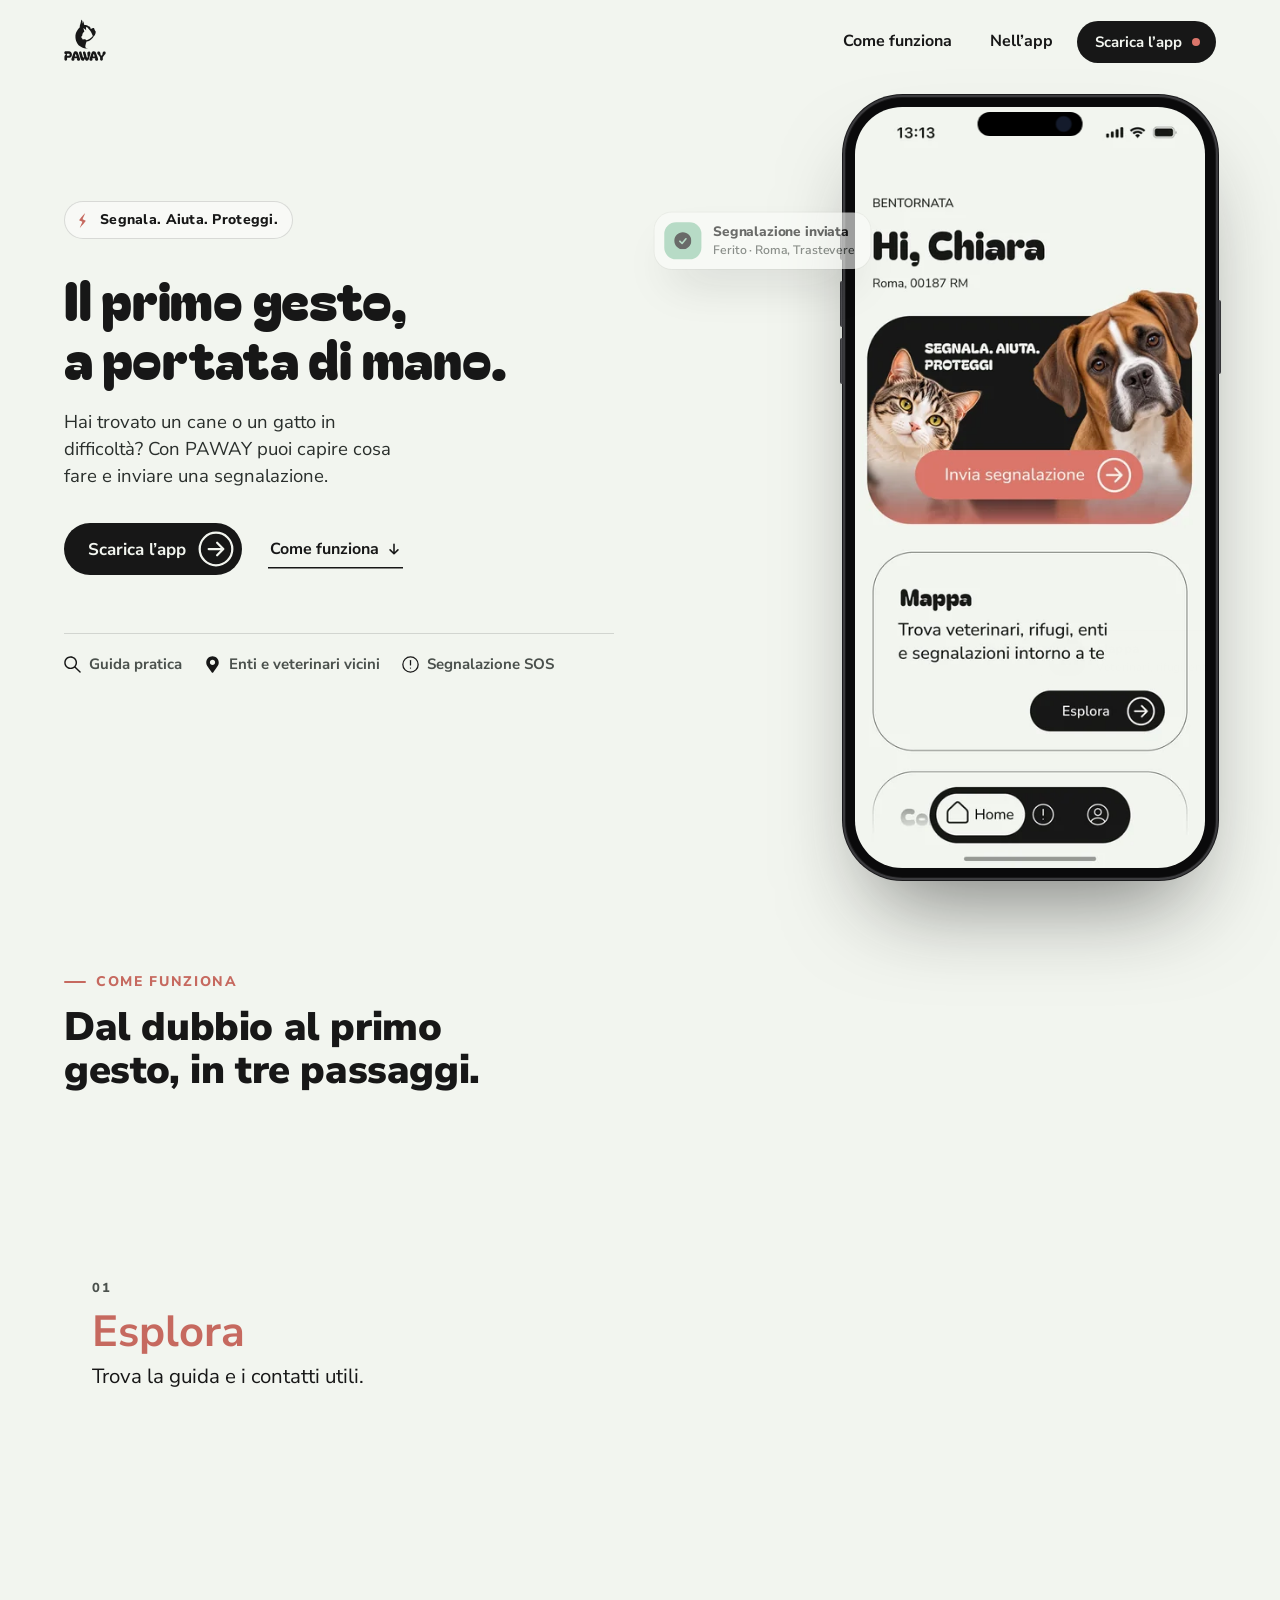
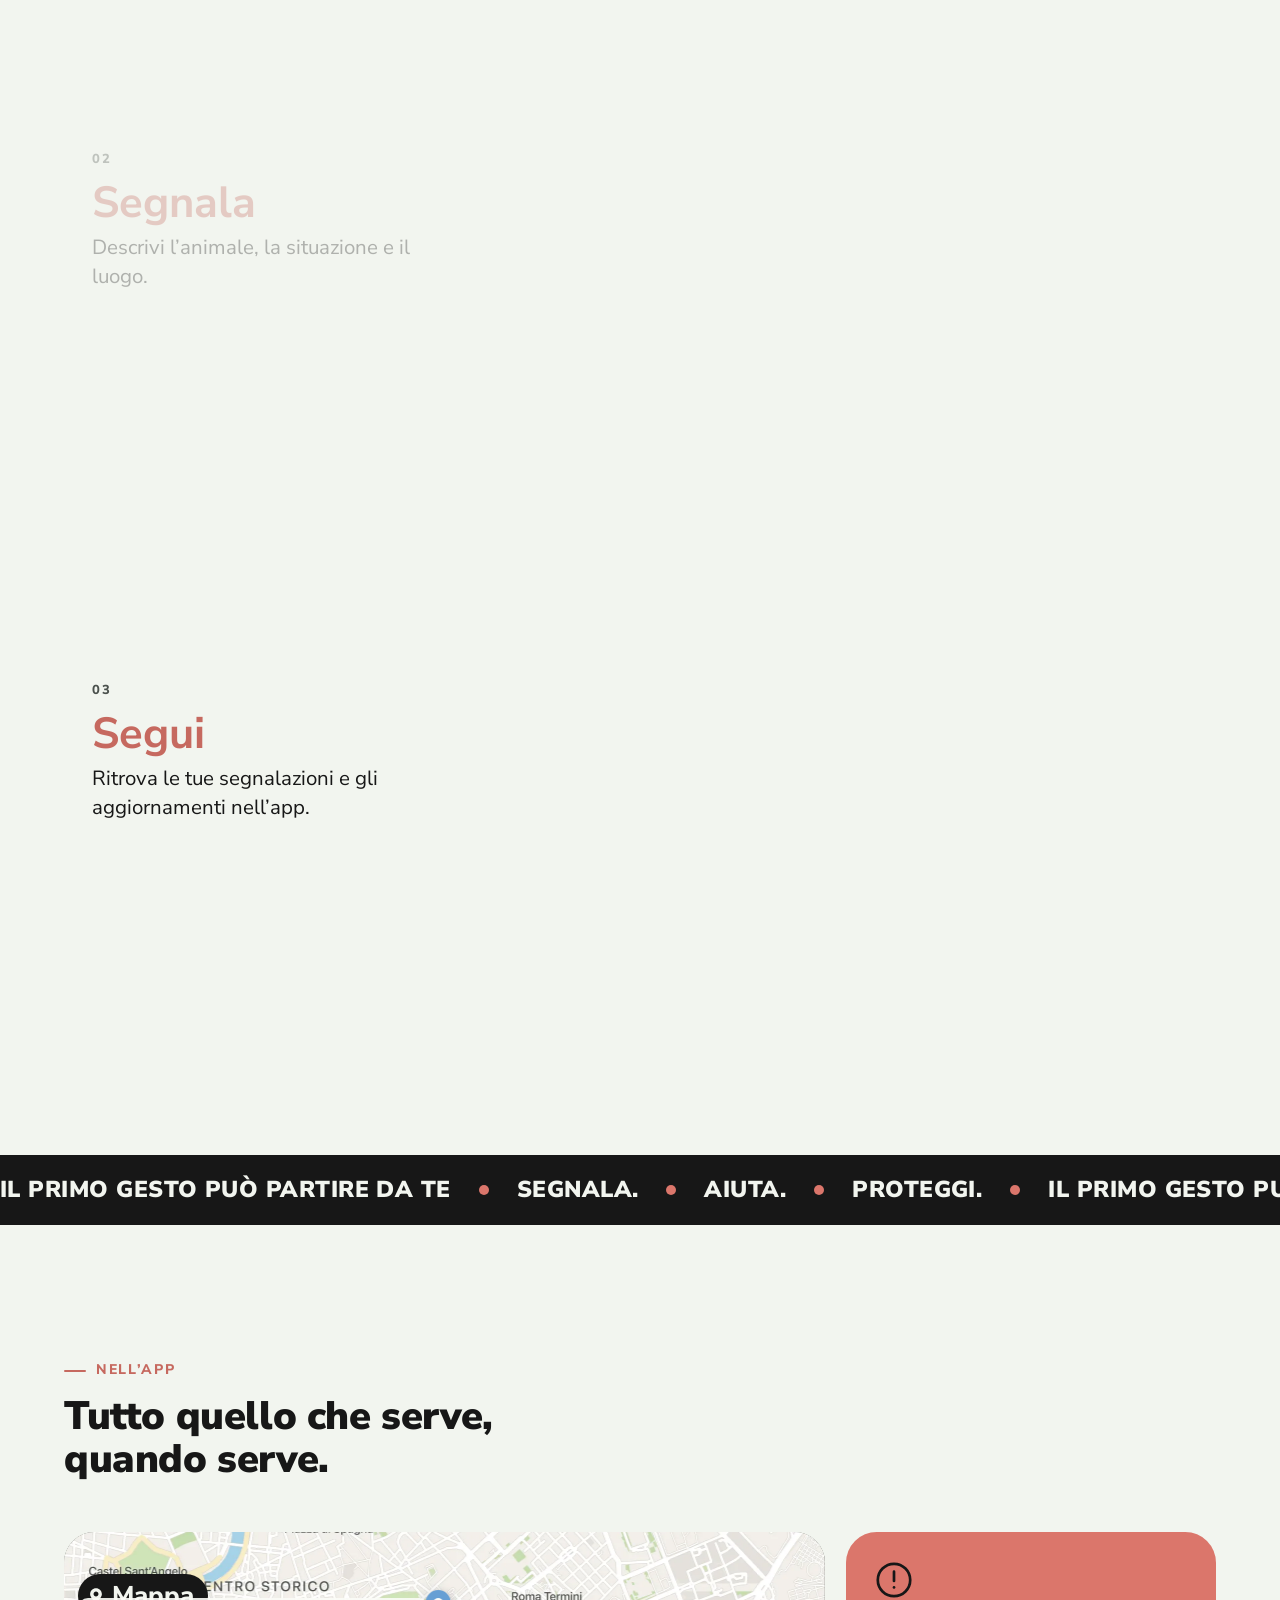
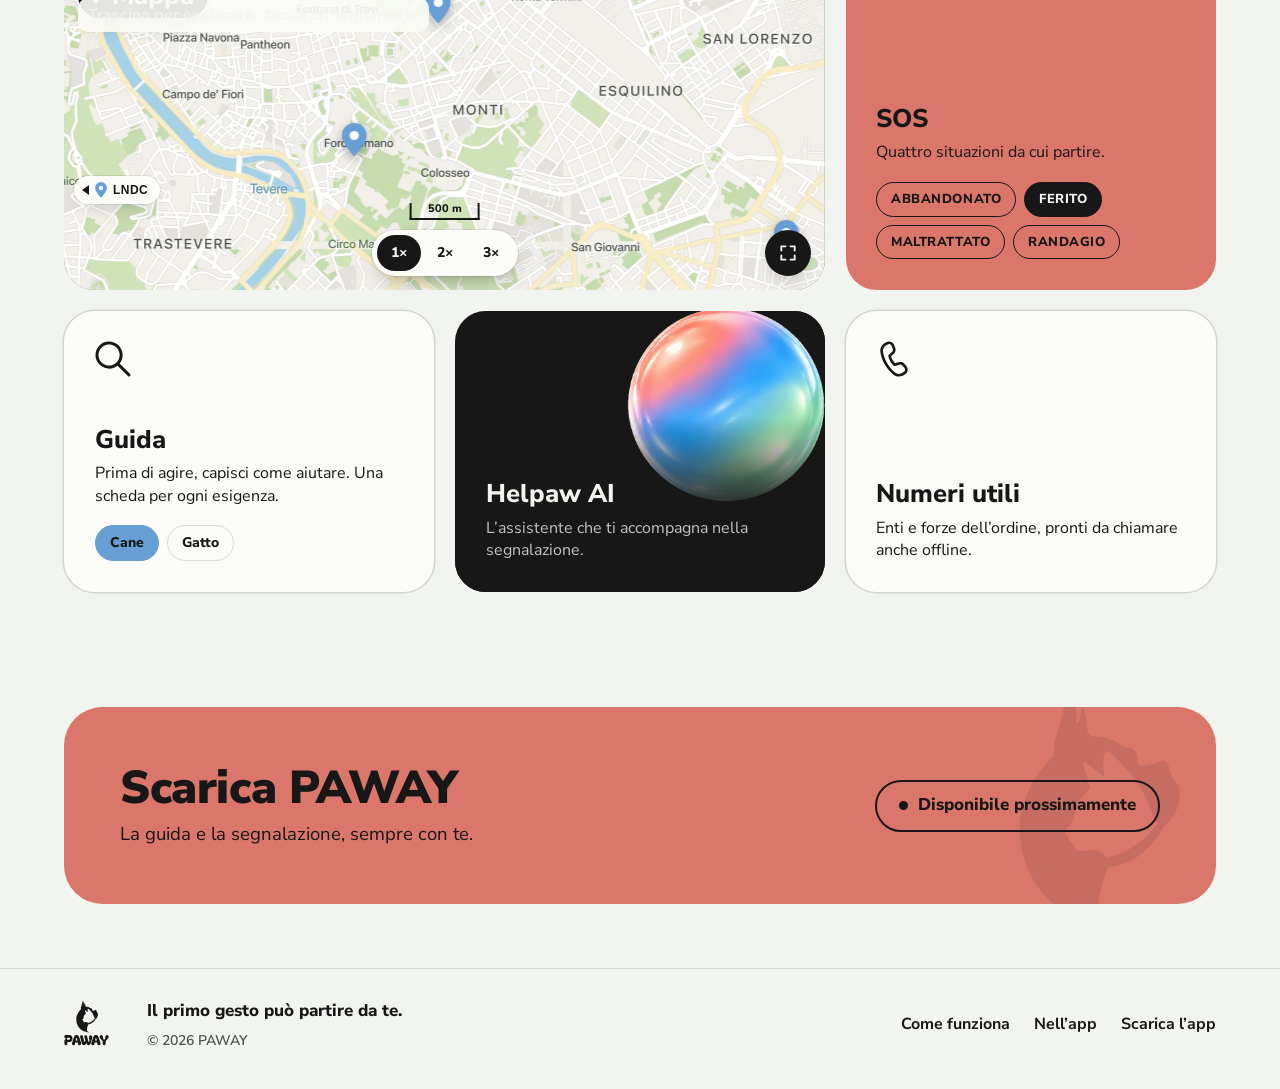
==== index.html @ 804734d9 "Mappa interattiva a tutta tile: trascina, zoom, schede e indicazioni come nel prototipo Figma Co-aut" ====
<!DOCTYPE html>
<html lang="it">
<head>
  <meta charset="UTF-8" />
  <meta name="viewport" content="width=device-width, initial-scale=1.0" />
  <title>PAWAY — Il primo gesto, a portata di mano.</title>
  <meta name="description" content="Hai trovato un cane o un gatto in difficoltà? Con PAWAY puoi capire cosa fare e inviare una segnalazione." />
  <meta name="theme-color" content="#F2F5EF" />
  <link rel="icon" href="assets/favicon.svg" type="image/svg+xml" />
  <link rel="preload" href="assets/fonts/bagel-fat-one-latin-400.woff2" as="font" type="font/woff2" crossorigin />
  <link rel="preload" href="assets/fonts/nunito-sans-latin.woff2" as="font" type="font/woff2" crossorigin />
  <link rel="stylesheet" href="css/style.css?v=7" />
  <script>
    /* Decide prima del primo disegno se la pagina userà la scena con il telefono fisso e l’ingresso animato */
    (function () {
      var ok = window.matchMedia && window.matchMedia("(prefers-reduced-motion: no-preference)").matches;
      if (!ok) return;
      document.documentElement.classList.add("has-motion");
      if (window.matchMedia("(min-width: 900px) and (min-height: 620px)").matches) document.documentElement.classList.add("is-stage");
    })();
  </script>
</head>
<body>
  <a class="skip" href="#contenuto">Vai al contenuto</a>

  <header class="site-head" data-head>
    <div class="site-head__in">
      <a class="brand" href="#top" aria-label="PAWAY, torna all’inizio">
        <img src="assets/paway-logo.svg" alt="PAWAY" width="159" height="198" />
      </a>
      <nav class="nav" aria-label="Sezioni">
        <a href="#come-funziona">Come funziona</a>
        <a href="#nell-app">Nell’app</a>
      </nav>
      <a class="btn btn--sm" href="#download">Scarica l’app <span class="btn__dot" aria-hidden="true"></span></a>
    </div>
  </header>

  <main id="contenuto">
    <div class="stage" data-stage>
      <section class="hero" id="top" aria-labelledby="hero-title">
        <p class="eyebrow" data-intro>
          <svg class="ico" aria-hidden="true"><use href="assets/icons.svg#i-bolt" /></svg>
          Segnala. Aiuta. Proteggi.
        </p>
        <h1 class="hero__title" id="hero-title" data-intro><span class="hero__line">Il primo gesto,</span> <span class="hero__line">a portata di&nbsp;mano.</span></h1>
        <p class="hero__text" data-intro>Hai trovato un cane o un gatto in difficoltà? Con PAWAY puoi capire cosa fare e inviare una segnalazione.</p>
        <div class="hero__actions" data-intro>
          <a class="btn" href="#download">
            Scarica l’app
            <svg class="btn__icon" viewBox="0 0 32 32" aria-hidden="true"><circle cx="16" cy="16" r="14.5" fill="none" stroke="currentColor" stroke-width="2" /><path d="M9.5 16h12M17 10.5l5.5 5.5-5.5 5.5" fill="none" stroke="currentColor" stroke-width="2" stroke-linecap="round" stroke-linejoin="round" /></svg>
          </a>
          <a class="link" href="#come-funziona">Come funziona
            <svg viewBox="0 0 16 16" aria-hidden="true"><path d="M8 2.5v11M3.5 9 8 13.5 12.5 9" fill="none" stroke="currentColor" stroke-width="1.8" stroke-linecap="round" stroke-linejoin="round" /></svg>
          </a>
        </div>
        <ul class="facts" data-intro>
          <li><svg class="ico" aria-hidden="true"><use href="assets/icons.svg#i-search" /></svg>Guida pratica</li>
          <li><svg class="ico" aria-hidden="true"><use href="assets/icons.svg#i-pin" /></svg>Enti e veterinari vicini</li>
          <li><svg class="ico" aria-hidden="true"><use href="assets/icons.svg#i-alert" /></svg>Segnalazione SOS</li>
        </ul>
      </section>

      <div class="device-col">
        <div class="chip chip--sent" data-chip aria-hidden="true">
          <span class="chip__ico chip__ico--ok"><svg><use href="assets/icons.svg#i-check" /></svg></span>
          <span><strong>Segnalazione inviata</strong><small>Ferito · Roma, Trastevere</small></span>
        </div>
        <div class="chip chip--map" data-chip aria-hidden="true">
          <span class="chip__ico"><svg><use href="assets/icons.svg#i-pin" /></svg></span>
          <span><strong>Mappa</strong><small>Veterinari, rifugi, enti</small></span>
        </div>

        <div class="device-sticky">
          <figure class="device" data-device>
            <span class="device__btn device__btn--action" aria-hidden="true"></span>
            <span class="device__btn device__btn--up" aria-hidden="true"></span>
            <span class="device__btn device__btn--down" aria-hidden="true"></span>
            <span class="device__btn device__btn--side" aria-hidden="true"></span>
            <img class="device__screen is-active" data-screen="0"
              src="assets/img/app-home.webp"
              srcset="assets/img/app-home-sm.webp 402w, assets/img/app-home.webp 804w"
              sizes="(min-width: 900px) 360px, 280px"
              width="804" height="1748" fetchpriority="high" decoding="async"
              alt="La home di PAWAY: il pulsante Invia segnalazione e la scheda Mappa con veterinari, rifugi ed enti vicini." />
            <img class="device__screen" data-screen="1"
              src="assets/img/app-guida.webp"
              srcset="assets/img/app-guida-sm.webp 402w, assets/img/app-guida.webp 804w"
              sizes="360px" width="804" height="1748" loading="lazy" decoding="async"
              alt="La guida di PAWAY: un manuale pratico, la ricerca e le schede per cane e gatto." />
            <img class="device__screen" data-screen="2"
              src="assets/img/app-segnala.webp"
              srcset="assets/img/app-segnala-sm.webp 402w, assets/img/app-segnala.webp 804w"
              sizes="360px" width="804" height="1748" loading="lazy" decoding="async"
              alt="La segnalazione SOS: scegli tra abbandonato, ferito, maltrattato e randagio." />
            <img class="device__screen" data-screen="3"
              src="assets/img/app-aggiornamenti.webp"
              srcset="assets/img/app-aggiornamenti-sm.webp 402w, assets/img/app-aggiornamenti.webp 804w"
              sizes="360px" width="804" height="1748" loading="lazy" decoding="async"
              alt="Gli aggiornamenti: età, salute e stato attuale degli animali segnalati." />
          </figure>
        </div>
      </div>

      <section class="how" id="come-funziona" aria-labelledby="how-title">
        <p class="kicker">Come funziona</p>
        <h2 class="how__title" id="how-title">Dal dubbio al primo gesto, in tre passaggi.</h2>
        <ol class="steps">
          <li class="step" data-step="1">
            <img class="step__thumb" src="assets/img/app-guida-sm.webp" width="402" height="874" loading="lazy" decoding="async" alt="" />
            <div class="step__body">
              <span class="step__num" aria-hidden="true">01</span>
              <h3 class="step__name">Esplora</h3>
              <p>Trova la guida e i contatti utili.</p>
            </div>
          </li>
          <li class="step" data-step="2">
            <img class="step__thumb" src="assets/img/app-segnala-sm.webp" width="402" height="874" loading="lazy" decoding="async" alt="" />
            <div class="step__body">
              <span class="step__num" aria-hidden="true">02</span>
              <h3 class="step__name">Segnala</h3>
              <p>Descrivi l’animale, la situazione e il luogo.</p>
            </div>
          </li>
          <li class="step" data-step="3">
            <img class="step__thumb" src="assets/img/app-aggiornamenti-sm.webp" width="402" height="874" loading="lazy" decoding="async" alt="" />
            <div class="step__body">
              <span class="step__num" aria-hidden="true">03</span>
              <h3 class="step__name">Segui</h3>
              <p>Ritrova le tue segnalazioni e gli aggiornamenti nell’app.</p>
            </div>
          </li>
        </ol>
      </section>
    </div>

    <div class="band" aria-hidden="true">
      <div class="band__track">
        <span>Il primo gesto può partire da te</span><i></i>
        <span>Segnala.</span><i></i><span>Aiuta.</span><i></i><span>Proteggi.</span><i></i>
        <span>Il primo gesto può partire da te</span><i></i>
        <span>Segnala.</span><i></i><span>Aiuta.</span><i></i><span>Proteggi.</span><i></i>
      </div>
    </div>

    <section class="features" id="nell-app" aria-labelledby="features-title">
      <div class="features__head">
        <p class="kicker">Nell’app</p>
        <h2 id="features-title">Tutto quello che serve, quando serve.</h2>
      </div>
      <div class="bento">
        <article class="tile tile--ink tile--wide tile--map" data-reveal>
          <div class="map" data-map aria-label="Mappa interattiva di Roma con i punti PAWAY. Trascina per esplorare, scegli un segnaposto per i dettagli.">
            <div class="map__world" data-map-world>
              <img class="map__img" src="assets/img/app-mappa.webp" width="1662" height="2300" loading="lazy" decoding="async" draggable="false"
                alt="La mappa di PAWAY: Roma dal centro storico a San Giovanni." />
              <svg class="map__route" data-map-route viewBox="0 0 830.8 1150" preserveAspectRatio="none" aria-hidden="true"><path d="" /></svg>
              <span class="map__you" data-map-you aria-hidden="true"></span>
              <button class="map__pin" type="button" data-map-pin="enpa" aria-label="ENPA Roma, Associazione · Cani e gatti"><svg viewBox="0 0 25 34" aria-hidden="true"><path d="M12.5 33.5C12.5 33.5 25 20.4 25 12.5A12.5 12.5 0 0 0 0 12.5C0 20.4 12.5 33.5 12.5 33.5Z"/><circle class="map__pin-dot" cx="12.5" cy="12.5" r="4.6"/></svg></button>
              <button class="map__pin" type="button" data-map-pin="vigili" aria-label="Vigili del Fuoco, Comando · Roma"><svg viewBox="0 0 25 34" aria-hidden="true"><path d="M12.5 33.5C12.5 33.5 25 20.4 25 12.5A12.5 12.5 0 0 0 0 12.5C0 20.4 12.5 33.5 12.5 33.5Z"/><circle class="map__pin-dot" cx="12.5" cy="12.5" r="4.6"/></svg></button>
              <button class="map__pin" type="button" data-map-pin="polizia" aria-label="Polizia Locale, Comando generale · Roma"><svg viewBox="0 0 25 34" aria-hidden="true"><path d="M12.5 33.5C12.5 33.5 25 20.4 25 12.5A12.5 12.5 0 0 0 0 12.5C0 20.4 12.5 33.5 12.5 33.5Z"/><circle class="map__pin-dot" cx="12.5" cy="12.5" r="4.6"/></svg></button>
            </div>

            <button class="map__edge" type="button" data-map-pin="lndc" aria-label="LNDC · Ostia, fuori dalla mappa, a sud-ovest">
              <svg viewBox="0 0 25 34" aria-hidden="true"><path d="M12.5 33.5C12.5 33.5 25 20.4 25 12.5A12.5 12.5 0 0 0 0 12.5C0 20.4 12.5 33.5 12.5 33.5Z"/><circle class="map__pin-dot" cx="12.5" cy="12.5" r="4.6"/></svg>
              <span>LNDC</span>
            </button>

            <h3 class="map__title"><svg class="ico" aria-hidden="true"><use href="assets/icons.svg#i-pin" /></svg>Mappa</h3>
            <p class="map__hint" data-map-hint>Trascina per esplorare · tocca un segnaposto</p>

            <div class="map__scale" data-map-scale aria-hidden="true"><span>500 m</span></div>
            <div class="map__zoom" role="group" aria-label="Zoom">
              <button type="button" data-map-zoom="1" aria-pressed="true">1×</button>
              <button type="button" data-map-zoom="2" aria-pressed="false">2×</button>
              <button type="button" data-map-zoom="3" aria-pressed="false">3×</button>
            </div>
            <button class="map__expand" type="button" data-map-expand aria-label="Apri la mappa a schermo intero" aria-pressed="false">
              <svg viewBox="0 0 24 24" aria-hidden="true"><path d="M4 9V4h5M20 9V4h-5M4 15v5h5M20 15v5h-5" fill="none" stroke="currentColor" stroke-width="2.2" stroke-linecap="round" stroke-linejoin="round"/></svg>
            </button>

            <div class="map__sheet" data-map-sheet hidden>
              <button class="map__sheet-close" type="button" data-map-close aria-label="Chiudi la scheda"></button>
              <div class="map__card" role="dialog" aria-modal="false" aria-labelledby="map-card-title">
                <h4 class="map__card-title" id="map-card-title" data-card="name"></h4>
                <p class="map__card-kind" data-card="kind"></p>
                <p class="map__card-addr" data-card="address"></p>
                <div class="map__card-foot">
                  <p class="map__card-zone"><span data-card="zone"></span><small>Zona di Roma</small></p>
                  <button class="map__card-btn" type="button" data-map-directions>Indicazioni
                    <svg viewBox="0 0 32 32" aria-hidden="true"><circle cx="16" cy="16" r="14.5" fill="none" stroke="currentColor" stroke-width="2"/><path d="M9.5 16h12M17 10.5l5.5 5.5-5.5 5.5" fill="none" stroke="currentColor" stroke-width="2" stroke-linecap="round" stroke-linejoin="round"/></svg>
                  </button>
                </div>
                <div class="map__dir" data-map-dir hidden>
                  <p class="map__dir-row"><i class="map__dir-dot map__dir-dot--you"></i>Tua posizione<strong data-card="time"></strong></p>
                  <p class="map__dir-row"><i class="map__dir-dot"></i><span data-card="short"></span><small data-card="distance"></small></p>
                  <p class="map__dir-note">Punti sulla mappa · traffico non incluso</p>
                  <a class="map__dir-go" data-map-navigate href="#" target="_blank" rel="noopener">Naviga</a>
                </div>
              </div>
            </div>
          </div>
        </article>
        <article class="tile tile--coral" data-reveal>
          <svg class="tile__ico" aria-hidden="true"><use href="assets/icons.svg#i-alert" /></svg>
          <h3>SOS</h3>
          <p>Quattro situazioni da cui partire.</p>
          <ul class="pills">
            <li>Abbandonato</li><li class="is-on">Ferito</li><li>Maltrattato</li><li>Randagio</li>
          </ul>
        </article>
        <article class="tile" data-reveal>
          <svg class="tile__ico" aria-hidden="true"><use href="assets/icons.svg#i-search" /></svg>
          <h3>Guida</h3>
          <p>Prima di agire, capisci come aiutare. Una scheda per ogni esigenza.</p>
          <div class="toggle" aria-hidden="true"><span class="is-on">Cane</span><span>Gatto</span></div>
        </article>
        <article class="tile tile--ink tile--orb" data-reveal>
          <video class="tile__orb" data-orb muted loop playsinline preload="metadata" poster="assets/img/helpaw-orb.webp" width="720" height="640" aria-hidden="true" tabindex="-1">
            <source src="assets/img/helpaw-orb.mp4" type="video/mp4" />
          </video>
          <h3>Helpaw AI</h3>
          <p>L’assistente che ti accompagna nella segnalazione.</p>
        </article>
        <article class="tile" data-reveal>
          <svg class="tile__ico" aria-hidden="true"><use href="assets/icons.svg#i-phone" /></svg>
          <h3>Numeri utili</h3>
          <p>Enti e forze dell’ordine, pronti da chiamare anche offline.</p>
        </article>
      </div>
    </section>

    <section class="download" id="download" aria-labelledby="download-title" tabindex="-1">
      <div class="download__card" data-reveal>
        <svg class="download__mark" viewBox="41 13 80 113" aria-hidden="true" focusable="false"><use href="assets/paway-logo.svg#mark" /></svg>
        <div class="download__copy">
          <h2 class="download__title" id="download-title">Scarica PAWAY</h2>
          <p class="download__text">La guida e la segnalazione, sempre con te.</p>
        </div>
        <div class="stores" data-stores>
          <p class="stores__soon">Disponibile prossimamente</p>
        </div>
      </div>
    </section>
  </main>

  <footer class="footer">
    <div class="footer__in">
      <a class="brand brand--foot" href="#top" aria-label="PAWAY, torna all’inizio">
        <img src="assets/paway-logo.svg" alt="PAWAY" width="159" height="198" />
      </a>
      <p class="footer__tag">Il primo gesto può partire da te.</p>
      <nav class="footer__nav" aria-label="Sezioni, piè di pagina">
        <a href="#come-funziona">Come funziona</a>
        <a href="#nell-app">Nell’app</a>
        <a href="#download">Scarica l’app</a>
      </nav>
      <p class="footer__copy">© <span data-year>2026</span> PAWAY</p>
    </div>
  </footer>

  <script src="vendor/gsap.min.js"></script>
  <script src="vendor/ScrollTrigger.min.js"></script>
  <script src="vendor/lenis.min.js"></script>
  <script src="js/config.js?v=7"></script>
  <script src="js/main.js?v=7"></script>
</body>
</html>
---- css/style.css ----
/* PAWAY — fondo #F2F5EF · inchiostro #171717 · corallo #DB766B · blu #679FD4 · verde #94CCAD
   Bagel Fat One solo per il titolo d’apertura, Nunito Sans per tutto il resto */

@font-face {
  font-family: "Bagel Fat One";
  src: url("../assets/fonts/bagel-fat-one-latin-400.woff2") format("woff2");
  font-weight: 400;
  font-style: normal;
  font-display: swap;
}
@font-face {
  font-family: "Nunito Sans";
  src: url("../assets/fonts/nunito-sans-latin.woff2") format("woff2");
  font-weight: 300 900;
  font-style: normal;
  font-display: swap;
}

:root {
  --bg: #f2f5ef;
  --ink: #171717;
  --coral: #db766b;
  --coral-text: #c6695f;   /* 3.4:1 sul fondo, per il testo grande */
  --coral-deep: #c6695f;
  --blue: #679fd4;
  --green: #94ccad;
  --muted: #4b514d;
  --line: rgba(23, 23, 23, 0.14);
  --card: #fbfcf8;
  --display: "Bagel Fat One", "Nunito Sans", system-ui, sans-serif;
  --text: "Nunito Sans", system-ui, -apple-system, "Segoe UI", sans-serif;
  --max: 1240px;
  --gutter: clamp(20px, 5vw, 88px);
  --head-h: clamp(68px, 7vw, 84px);
  --radius-pill: 100px;
  --ease: cubic-bezier(0.22, 1, 0.36, 1);

  /* telefono: la schermata è 402 × 874; cornice, raggio e Dynamic Island in proporzione a un iPhone 16 */
  --bezel: calc(var(--dev-w) * 0.03);
  --dev-w: min(360px, calc((100svh - var(--head-h) - 56px) / 2.174));
  --dev-h: calc(var(--dev-w) * 2.174 + var(--bezel) * 2);
  --dev-top: 12px;
}

*, *::before, *::after { box-sizing: border-box; }
@media (prefers-reduced-motion: no-preference) {
  html { scroll-behavior: smooth; }
}
/* Con Lenis attivo lo scorrimento morbido lo fa lui */
html.lenis, html.lenis body { height: auto; }
html.lenis { scroll-behavior: auto; }
.lenis.lenis-smooth { scroll-behavior: auto !important; }
.lenis.lenis-stopped { overflow: clip; }
html { scroll-padding-top: calc(var(--head-h) + 8px); }
body {
  margin: 0;
  background: var(--bg);
  color: var(--ink);
  font-family: var(--text);
  font-size: 18px;
  font-weight: 400;
  line-height: 1.45;
  -webkit-font-smoothing: antialiased;
}
main { overflow-x: clip; }
img { display: block; max-width: 100%; height: auto; }
h1, h2, h3, p, figure, ul, ol { margin: 0; }
ul, ol { padding: 0; list-style: none; }
a { color: inherit; }
:focus-visible { outline: 3px solid var(--ink); outline-offset: 4px; border-radius: 6px; }
::selection { background: var(--coral); color: var(--ink); }
.ico { width: 1em; height: 1em; flex: none; }

.skip {
  position: absolute; left: var(--gutter); top: -60px; z-index: 50;
  padding: 10px 16px;
  border-radius: var(--radius-pill);
  background: var(--ink); color: var(--bg);
  font-weight: 800; text-decoration: none;
}
.skip:focus { top: 12px; }

.site-head__in,
.stage,
.features,
.download,
.footer__in {
  width: 100%;
  max-width: calc(var(--max) + var(--gutter) * 2);
  margin-inline: auto;
  padding-inline: var(--gutter);
}

/* ── Intestazione: fissa, diventa vetro quando si scorre ── */
.site-head {
  position: sticky;
  top: 0;
  z-index: 20;
  height: var(--head-h);
  transition: background-color 0.3s ease, box-shadow 0.3s ease, backdrop-filter 0.3s ease;
}
.site-head.is-scrolled {
  background: rgba(242, 245, 239, 0.78);
  backdrop-filter: blur(14px) saturate(140%);
  -webkit-backdrop-filter: blur(14px) saturate(140%);
  box-shadow: 0 1px 0 var(--line);
}
.site-head__in {
  display: flex;
  align-items: center;
  justify-content: space-between;
  gap: 24px;
  height: 100%;
}
.brand { display: block; border-radius: 8px; }
.brand img { width: auto; height: clamp(42px, 4.2vw, 52px); }
.nav { display: flex; gap: clamp(20px, 3vw, 40px); margin-left: auto; }
.nav a,
.footer__nav a {
  font-weight: 700;
  font-size: 16px;
  text-decoration: none;
  padding: 8px 0;
  background: linear-gradient(var(--coral), var(--coral)) left bottom / 0 2px no-repeat;
  transition: background-size 0.35s var(--ease);
}
.nav a:hover, .nav a:focus-visible,
.footer__nav a:hover, .footer__nav a:focus-visible { background-size: 100% 2px; }

.kicker {
  display: inline-flex;
  align-items: center;
  gap: 10px;
  font-size: 14px;
  font-weight: 800;
  letter-spacing: 0.12em;
  text-transform: uppercase;
  color: var(--coral-text);
}
.kicker::before { content: ""; width: 22px; height: 2px; background: currentColor; border-radius: 2px; }

/* ── Pulsante: la pill scura dell’app con la freccia in cerchio ── */
.btn {
  position: relative;
  display: inline-flex;
  align-items: center;
  gap: 12px;
  min-height: 52px;
  padding: 7px 8px 7px 24px;
  border-radius: var(--radius-pill);
  background: var(--ink);
  color: var(--bg);
  font-weight: 700;
  font-size: 17px;
  line-height: 1;
  text-decoration: none;
  overflow: hidden;
  isolation: isolate;
  transition: transform 0.35s var(--ease), box-shadow 0.35s var(--ease);
}
.btn::before {
  content: "";
  position: absolute; inset: 0; z-index: -1;
  background: var(--coral-deep);
  transform: translateY(101%);
  transition: transform 0.45s var(--ease);
}
.btn:hover::before, .btn:focus-visible::before { transform: translateY(0); }
.btn:hover { transform: translateY(-1px); box-shadow: 0 14px 30px -14px rgba(23, 23, 23, 0.5); }
.btn__icon { width: 36px; height: 36px; flex: none; transition: transform 0.4s var(--ease); }
.btn:hover .btn__icon { transform: translateX(3px) rotate(-45deg); }
.btn--sm { min-height: 42px; padding: 6px 16px 6px 18px; font-size: 15px; gap: 10px; }
.btn__dot { width: 8px; height: 8px; border-radius: 50%; background: var(--coral); transition: background-color 0.3s; }
.btn:hover .btn__dot { background: var(--bg); }

.link {
  display: inline-flex;
  align-items: center;
  gap: 8px;
  font-weight: 700;
  font-size: 16px;
  text-decoration: none;
  padding: 8px 2px;
  background: linear-gradient(var(--ink), var(--ink)) left bottom / 100% 1.5px no-repeat;
}
.link svg { width: 14px; height: 14px; transition: transform 0.35s var(--ease); }
.link:hover svg { transform: translateY(3px); }

/* ── Scena: apertura e «Come funziona» condividono il telefono ── */
.stage {
  display: grid;
  grid-template-columns: minmax(0, 1fr) minmax(0, 1fr);
  grid-template-areas:
    "hero device"
    "how  how";
  column-gap: clamp(24px, 4vw, 72px);
}

.hero {
  grid-area: hero;
  position: relative;
  z-index: 2;
  align-self: start;
  padding-top: clamp(28px, 13svh, 140px);
}
.eyebrow {
  display: inline-flex;
  align-items: center;
  gap: 10px;
  padding: 8px 14px 8px 10px;
  border: 1.5px solid var(--line);
  border-radius: var(--radius-pill);
  background: rgba(255, 255, 255, 0.45);
  font-size: 14px;
  font-weight: 800;
  letter-spacing: 0.02em;
}
.eyebrow .ico { color: var(--coral-text); font-size: 15px; }
.hero__title {
  margin-top: clamp(18px, 2.4vw, 30px);
  font-family: var(--display);
  font-weight: 400;
  font-size: clamp(38px, 4.15vw, 66px);
  line-height: 1.1;
  letter-spacing: -0.005em;
}
.hero__line { display: block; width: fit-content; white-space: nowrap; }
.hero__text {
  margin-top: clamp(16px, 1.8vw, 26px);
  max-width: 31ch;
  font-size: clamp(18px, 1.45vw, 22px);
  line-height: 1.45;
  color: #2a2f2c;
}
.hero__actions {
  display: flex;
  flex-wrap: wrap;
  align-items: center;
  gap: 14px 26px;
  margin-top: clamp(24px, 2.6vw, 36px);
}
.facts {
  display: flex;
  flex-wrap: wrap;
  gap: 10px 22px;
  margin-top: clamp(32px, 4.5vw, 64px);
  padding-top: 20px;
  border-top: 1.5px solid var(--line);
  font-size: 15px;
  font-weight: 700;
  color: var(--muted);
}
.facts li { display: inline-flex; align-items: center; gap: 8px; }
.facts .ico { font-size: 17px; color: var(--ink); }

.device-col {
  grid-area: device;
  position: relative;
  padding-top: var(--dev-top);
  padding-bottom: clamp(48px, 8svh, 96px);
}
.device-sticky {
  position: relative;
  z-index: 1;
  display: flex;
  justify-content: flex-end;
  perspective: 1400px;
}
/* iPhone 16: scocca nera, bordo in alluminio, Dynamic Island, tasto Azione, volume e tasto laterale */
.device {
  position: relative;
  width: calc(var(--dev-w) + var(--bezel) * 2);
  padding: var(--bezel);
  border-radius: calc(var(--dev-w) * 0.165);
  background: #0a0a0b;
  box-shadow:
    0 0 0 2px #3b3b3e,
    0 0 0 3px #1a1a1c,
    inset 0 0 0 1px rgba(255, 255, 255, 0.06),
    0 50px 90px -30px rgba(23, 23, 23, 0.55);
  transform-style: preserve-3d;
  will-change: transform;
}
.device::before {
  content: "";
  position: absolute;
  z-index: 3;
  top: calc(var(--bezel) + var(--dev-w) * 0.012);
  left: 50%;
  width: calc(var(--dev-w) * 0.3);
  height: calc(var(--dev-w) * 0.07);
  transform: translateX(-50%);
  border-radius: 999px;
  background: radial-gradient(circle at 82% 50%, #141b2c 0 8%, #000 10%);
}
.device__btn {
  position: absolute;
  width: 3px;
  background: linear-gradient(90deg, #2a2a2d, #4a4a4e 50%, #2a2a2d);
  border-radius: 2px 0 0 2px;
  left: -5px;
}
.device__btn--action { top: 17.5%; height: 3.4%; }
.device__btn--up { top: 23.5%; height: 6%; }
.device__btn--down { top: 30.8%; height: 6%; }
.device__btn--side { top: 26%; height: 9.5%; left: auto; right: -5px; border-radius: 0 2px 2px 0; }
.device__screen {
  width: 100%;
  border-radius: calc(var(--dev-w) * 0.165 - var(--bezel));
  background: var(--bg);
}
.device__screen:not([data-screen="0"]) { display: none; }

/* Due elementi dell’interfaccia, fuori dallo schermo, danno la scala del telefono */
.chip {
  position: absolute;
  z-index: 2;
  display: none;
  align-items: center;
  gap: 12px;
  padding: 10px 16px 10px 10px;
  border-radius: 18px;
  background: var(--card);
  box-shadow: 0 24px 50px -18px rgba(23, 23, 23, 0.35), 0 0 0 1px rgba(23, 23, 23, 0.06);
  font-size: 14px;
  line-height: 1.2;
  white-space: nowrap;
}
.chip strong { display: block; font-weight: 800; }
.chip small { display: block; margin-top: 2px; font-size: 12.5px; color: var(--muted); font-weight: 600; }
.chip__ico {
  display: grid; place-items: center;
  width: 38px; height: 38px;
  border-radius: 12px;
  background: var(--ink); color: var(--bg);
}
.chip__ico svg { width: 18px; height: 18px; }
.chip__ico--ok { background: var(--green); color: var(--ink); }
.chip--sent { top: calc(var(--dev-top) + var(--dev-h) * 0.14); right: calc(var(--dev-w) + var(--bezel) * 2 - 28px); }
.chip--map { top: calc(var(--dev-top) + var(--dev-h) * 0.66); right: -14px; }
@media (min-width: 900px) { .chip { display: inline-flex; } }

/* ── Come funziona ── */
.how {
  grid-area: how;
  padding-block: clamp(72px, 10vw, 140px) 0;
}
.how__title,
.features__head h2 {
  margin-top: 14px;
  max-width: 18ch;
  font-weight: 900;
  font-size: clamp(30px, 3.1vw, 44px);
  line-height: 1.08;
  letter-spacing: -0.01em;
}
.steps {
  margin-top: clamp(28px, 3.4vw, 48px);
  display: grid;
  gap: clamp(28px, 3vw, 44px);
}
.step {
  display: grid;
  grid-template-columns: clamp(112px, 13vw, 168px) minmax(0, 1fr);
  align-items: center;
  gap: clamp(20px, 3vw, 44px);
}
.step__thumb {
  width: 100%;
  border: 6px solid #0a0a0b;
  border-radius: 22px;
  background: #0a0a0b;
  box-shadow: 0 0 0 1.5px #3b3b3e;
}
.step__num {
  display: block;
  margin-bottom: 10px;
  font-size: 13px;
  font-weight: 800;
  letter-spacing: 0.12em;
  color: var(--muted);
}
.step__name {
  font-weight: 700;
  font-size: clamp(28px, 2.6vw, 38px);
  line-height: 1.1;
  color: var(--coral-text);
}
.step p {
  margin-top: 6px;
  max-width: 30ch;
  font-size: clamp(18px, 1.4vw, 21px);
}

/* Statico su schermi larghi: tre colonne, ognuna con la sua schermata */
@media (min-width: 761px) {
  .steps { grid-template-columns: repeat(3, minmax(0, 1fr)); gap: clamp(24px, 4vw, 64px); }
  .step { grid-template-columns: minmax(0, 1fr); align-items: start; align-content: start; gap: 24px; }
  .step__thumb { width: min(100%, 220px); border-width: 7px; border-radius: 34px; }
}

/* ── Scena attiva (desktop, movimento consentito, JavaScript) ── */
.is-stage .stage {
  grid-template-areas:
    "hero device"
    "how  device";
}
.is-stage .hero { min-height: calc(100svh - var(--head-h)); }
.is-stage .device-col { padding-bottom: 0; }
.is-stage .device-sticky {
  position: sticky;
  top: max(calc(var(--head-h) + 8px), calc((100svh - var(--dev-h)) / 2));
}
.is-stage .device__screen:not([data-screen="0"]) {
  display: block;
  position: absolute;
  inset: var(--bezel);
  width: calc(100% - var(--bezel) * 2);
}
.is-stage .device__screen { opacity: 0; transition: opacity 0.4s ease; }
.is-stage .device__screen.is-active { opacity: 1; }
.is-stage .how { padding-top: 0; }
.is-stage .how .kicker { margin-top: clamp(24px, 8svh, 96px); }
.is-stage .steps { display: block; margin-top: 0; }
.is-stage .step {
  display: flex;
  align-items: center;
  min-height: 54svh;
}
.is-stage .step:last-child { min-height: 64svh; }
.is-stage .step__thumb { display: none; }
.is-stage .step__body {
  position: relative;
  padding-left: 28px;
  opacity: 0.3;
  transform: translateX(0);
  transition: opacity 0.4s ease;
}
.is-stage .step__body::before {
  content: "";
  position: absolute; left: 0; top: 6px; bottom: 6px;
  width: 3px; border-radius: 3px;
  background: var(--coral);
  transform: scaleY(0);
  transform-origin: top;
  transition: transform 0.5s var(--ease);
}
.is-stage .step.is-active .step__body { opacity: 1; }
.is-stage .step.is-active .step__body::before { transform: scaleY(1); }
.is-stage .step__name { font-size: clamp(34px, 3.4vw, 52px); }
.is-stage .step p { font-size: clamp(19px, 1.6vw, 23px); }

/* Ingresso: con movimento consentito gli elementi dell’apertura partono invisibili e GSAP li porta dentro */
.has-motion [data-intro],
.has-motion .device,
.has-motion .chip { opacity: 0; }
.has-motion.is-ready [data-intro],
.has-motion.is-ready .device,
.has-motion.is-ready .chip { opacity: 1; }

/* ── Nastro ── */
.band {
  margin-top: clamp(72px, 9vw, 128px);
  padding-block: 18px;
  background: var(--ink);
  color: var(--bg);
  overflow: hidden;
}
.band__track {
  display: flex;
  align-items: center;
  gap: 28px;
  width: max-content;
  font-weight: 900;
  font-size: clamp(18px, 1.8vw, 24px);
  letter-spacing: 0.02em;
  text-transform: uppercase;
  white-space: nowrap;
}
.band__track i { width: 10px; height: 10px; border-radius: 50%; background: var(--coral); flex: none; }
.has-motion .band__track { animation: band 34s linear infinite; }
@keyframes band { to { transform: translateX(-50%); } }

/* ── Nell’app: bento ── */
.features { padding-block: clamp(80px, 10vw, 150px) 0; }
.features__head h2 { max-width: 22ch; }
.bento {
  display: grid;
  grid-template-columns: repeat(3, minmax(0, 1fr));
  gap: clamp(14px, 1.6vw, 22px);
  margin-top: clamp(32px, 4vw, 56px);
}
.tile {
  position: relative;
  display: flex;
  flex-direction: column;
  min-height: clamp(220px, 22vw, 300px);
  padding: clamp(22px, 2.4vw, 32px);
  border-radius: clamp(24px, 2.4vw, 32px);
  background: var(--card);
  box-shadow: 0 0 0 1.5px var(--line);
  overflow: hidden;
  transition: transform 0.5s var(--ease), box-shadow 0.5s var(--ease);
}
.tile:hover { transform: translateY(-4px); box-shadow: 0 0 0 1.5px var(--line), 0 30px 50px -30px rgba(23, 23, 23, 0.4); }
.tile--wide { grid-column: span 2; }
.tile--ink { background: var(--ink); color: var(--bg); box-shadow: none; }
.tile--ink:hover { box-shadow: 0 30px 50px -30px rgba(23, 23, 23, 0.6); }
.tile--coral { background: var(--coral); color: var(--ink); box-shadow: none; }
.tile__ico { width: 36px; height: 36px; margin-bottom: auto; }
.tile--coral .tile__ico, .tile--ink .tile__ico { color: currentColor; }
.tile h3 {
  margin-top: 28px;
  font-weight: 800;
  font-size: clamp(24px, 2vw, 30px);
  line-height: 1.1;
}
.tile p {
  margin-top: 8px;
  max-width: 38ch;
  font-size: clamp(16px, 1.25vw, 18px);
  line-height: 1.4;
}
.tile--ink p { color: rgba(242, 245, 239, 0.78); }
.pills, .toggle { display: flex; flex-wrap: wrap; gap: 8px; margin-top: 18px; }
.pills li, .toggle span {
  padding: 7px 14px;
  border: 1.5px solid var(--ink);
  border-radius: var(--radius-pill);
  font-size: 13px;
  font-weight: 800;
  letter-spacing: 0.04em;
  text-transform: uppercase;
}
.pills .is-on, .toggle .is-on { background: var(--ink); color: var(--bg); }
.toggle span { border-color: var(--line); text-transform: none; letter-spacing: 0; font-size: 14px; }
.toggle .is-on { background: var(--blue); color: var(--ink); border-color: var(--blue); }
.tile--orb { justify-content: flex-end; }
.tile--orb h3 { margin-top: 0; }
/* La sfera di Helpaw è il video del brand, già composto sul colore della tile */
.tile__orb {
  position: absolute;
  top: -6%;
  right: -8%;
  width: 66%;
  height: auto;
  aspect-ratio: 720 / 640;
  object-fit: cover;
  pointer-events: none;
}
.tile--orb::after {
  content: "";
  position: absolute;
  inset: 0;
  background: linear-gradient(to top, var(--ink) 28%, transparent 62%);
  pointer-events: none;
}
.tile--orb h3, .tile--orb p { position: relative; z-index: 1; }
/* ── Mappa interattiva: la schermata «mappa» dell’app, a tutta tile ── */
.tile--map { padding: 0; min-height: clamp(320px, 28vw, 420px); }
.tile--map:hover { transform: none; }
html.map-open, html.map-open body { overflow: hidden; }
.map {
  position: absolute;
  inset: 0;
  overflow: hidden;
  background: #e9ede4;
  color: var(--ink);
  touch-action: pan-y;
  user-select: none;
  -webkit-user-select: none;
  cursor: grab;
}
.map.is-dragging { cursor: grabbing; }
.map.is-expanded {
  position: fixed;
  inset: 0;
  z-index: 60;
  border-radius: 0;
}
.map__world {
  position: absolute;
  left: 0;
  top: 0;
  transform-origin: 0 0;
  will-change: transform;
}
.map__img {
  display: block;
  width: 830.8px;
  height: 1150px;
  max-width: none;
  pointer-events: none;
}
.map__route {
  position: absolute;
  inset: 0;
  width: 100%;
  height: 100%;
  overflow: visible;
  pointer-events: none;
}
.map__route path {
  fill: none;
  stroke: var(--blue);
  stroke-width: 4;
  stroke-linecap: round;
  stroke-linejoin: round;
  stroke-dasharray: 10 9;
  vector-effect: non-scaling-stroke;
  opacity: 0;
  transition: opacity 0.3s ease;
}
.map.has-route .map__route path { opacity: 1; }
.map__you {
  position: absolute;
  width: 14px;
  height: 14px;
  border-radius: 50%;
  background: var(--blue);
  box-shadow: 0 0 0 3px var(--card), 0 0 0 10px rgba(103, 159, 212, 0.25);
  transform: translate(-50%, -50%);
  opacity: 0;
  transition: opacity 0.3s ease;
}
.map.has-route .map__you { opacity: 1; }
.map__pin, .map__edge {
  position: absolute;
  padding: 0;
  border: 0;
  background: none;
  color: var(--blue);
  cursor: pointer;
}
.map__pin {
  width: 25px;
  height: 34px;
  transform: translate(-50%, -100%);
  filter: drop-shadow(0 4px 6px rgba(0, 0, 0, 0.3));
  transition: transform 0.25s var(--ease), filter 0.25s ease;
}
.map__pin svg, .map__edge svg { display: block; width: 100%; height: 100%; fill: currentColor; }
.map__pin-dot { fill: var(--card); }
.map__pin:hover, .map__pin:focus-visible { transform: translate(-50%, -100%) scale(1.15); }
.map__pin.is-active { color: var(--coral); transform: translate(-50%, -100%) scale(1.25); }
.map__pin:focus-visible, .map__edge:focus-visible { outline-offset: 2px; }
.map__edge {
  left: 10px;
  bottom: 86px;
  display: inline-flex;
  align-items: center;
  gap: 6px;
  padding: 6px 12px 6px 8px;
  border-radius: 999px;
  background: var(--card);
  color: var(--ink);
  font-size: 12px;
  font-weight: 800;
  letter-spacing: 0.04em;
  box-shadow: 0 8px 20px -10px rgba(0, 0, 0, 0.4), 0 0 0 1px rgba(23, 23, 23, 0.08);
}
.map__edge svg { width: 12px; height: 16px; color: var(--blue); }
.map__edge::before {
  content: "";
  width: 0; height: 0;
  border-style: solid;
  border-width: 5px 7px 5px 0;
  border-color: transparent var(--ink) transparent transparent;
}
.map__title {
  position: absolute;
  left: 14px;
  top: 14px;
  margin: 0;
  display: inline-flex;
  align-items: center;
  gap: 8px;
  padding: 8px 14px 8px 10px;
  border-radius: 999px;
  background: var(--ink);
  color: var(--bg);
  font-size: 15px;
  font-weight: 800;
  box-shadow: 0 10px 24px -12px rgba(0, 0, 0, 0.5);
  pointer-events: none;
}
.map__title .ico { font-size: 16px; }
.map__hint {
  position: absolute;
  left: 14px;
  top: 58px;
  margin: 0;
  padding: 6px 10px;
  border-radius: 10px;
  background: rgba(251, 252, 248, 0.9);
  font-size: 12.5px;
  font-weight: 700;
  color: var(--muted);
  pointer-events: none;
  transition: opacity 0.5s ease;
}
.map.is-touched .map__hint { opacity: 0; }
.map__scale {
  position: absolute;
  left: 50%;
  bottom: 70px;
  transform: translateX(-50%);
  padding: 0 4px 4px;
  border: 2px solid var(--ink);
  border-top: 0;
  font-size: 11px;
  font-weight: 800;
  line-height: 1;
  text-align: center;
  color: var(--ink);
  pointer-events: none;
}
.map__zoom {
  position: absolute;
  left: 50%;
  bottom: 14px;
  transform: translateX(-50%);
  display: flex;
  gap: 2px;
  padding: 5px;
  border-radius: 999px;
  background: var(--card);
  box-shadow: 0 10px 24px -12px rgba(0, 0, 0, 0.5), 0 0 0 1px rgba(23, 23, 23, 0.08);
}
.map__zoom button {
  min-width: 44px;
  height: 36px;
  padding: 0 10px;
  border: 0;
  border-radius: 999px;
  background: none;
  color: var(--ink);
  font: inherit;
  font-size: 14px;
  font-weight: 800;
  cursor: pointer;
}
.map__zoom button[aria-pressed="true"] { background: var(--ink); color: var(--bg); }
.map__expand {
  position: absolute;
  right: 14px;
  bottom: 14px;
  display: grid;
  place-items: center;
  width: 46px;
  height: 46px;
  border: 0;
  border-radius: 50%;
  background: var(--ink);
  color: var(--bg);
  cursor: pointer;
  box-shadow: 0 10px 24px -12px rgba(0, 0, 0, 0.5);
}
.map__expand svg { width: 20px; height: 20px; }
.map.is-expanded .map__expand svg { transform: rotate(180deg); }

/* Scheda del punto: come l’overlay del prototipo, scura, sopra la mappa */
.map__sheet {
  position: absolute;
  inset: 0;
  z-index: 5;
  display: grid;
  place-items: center;
  padding: 16px;
  background: rgba(23, 23, 23, 0.42);
  cursor: default;
}
.map__sheet[hidden] { display: none; }
.map__sheet-close {
  position: absolute;
  inset: 0;
  border: 0;
  background: none;
  cursor: pointer;
}
.map__card {
  position: relative;
  width: min(100%, 360px);
  padding: 22px 24px 20px;
  border-radius: 22px;
  background: var(--ink);
  color: var(--bg);
  box-shadow: 0 30px 60px -20px rgba(0, 0, 0, 0.6), inset 0 0 0 1px rgba(255, 255, 255, 0.08);
}
.has-motion .map__card { animation: card-in 0.35s var(--ease); }
@keyframes card-in { from { opacity: 0; transform: translateY(14px) scale(0.98); } }
.map__card-title {
  margin: 0;
  font-family: var(--display);
  font-weight: 400;
  font-size: clamp(24px, 2.2vw, 30px);
  line-height: 1.15;
  text-align: center;
}
.map__card-kind { margin: 6px 0 0; text-align: center; font-size: 13px; font-weight: 700; color: var(--blue); }
.map__card-addr { margin: 12px 0 0; text-align: center; font-size: 19px; font-weight: 500; }
.map__card-foot {
  display: flex;
  align-items: center;
  justify-content: space-between;
  gap: 16px;
  margin-top: 18px;
}
.map__card-zone { margin: 0; font-size: 16px; font-weight: 700; line-height: 1.1; }
.map__card-zone small { display: block; margin-top: 3px; font-size: 9px; font-weight: 800; letter-spacing: 0.1em; text-transform: uppercase; opacity: 0.7; }
.map__card-btn {
  display: inline-flex;
  align-items: center;
  gap: 8px;
  height: 40px;
  padding: 0 6px 0 16px;
  border: 0;
  border-radius: 999px;
  background: var(--bg);
  color: var(--ink);
  font: inherit;
  font-size: 14px;
  font-weight: 800;
  cursor: pointer;
}
.map__card-btn svg { width: 28px; height: 28px; }
.map__card-btn[aria-pressed="true"] { background: var(--coral); }
.map__dir {
  margin-top: 16px;
  padding-top: 14px;
  border-top: 1px solid rgba(242, 245, 239, 0.14);
}
.map__dir[hidden] { display: none; }
.map__dir-row {
  display: flex;
  align-items: center;
  gap: 10px;
  margin: 0;
  font-size: 15px;
  font-weight: 600;
}
.map__dir-row + .map__dir-row { margin-top: 6px; }
.map__dir-row strong { margin-left: auto; font-size: 22px; font-weight: 800; }
.map__dir-row small { margin-left: auto; font-size: 12.5px; font-weight: 600; opacity: 0.7; }
.map__dir-dot { width: 10px; height: 10px; border-radius: 50%; background: var(--bg); flex: none; }
.map__dir-dot--you { background: var(--blue); }
.map__dir-note { margin: 10px 0 0; font-size: 11px; font-weight: 600; opacity: 0.6; }
.map__dir-go {
  display: flex;
  justify-content: center;
  align-items: center;
  height: 44px;
  margin-top: 14px;
  border-radius: 999px;
  background: var(--bg);
  color: var(--ink);
  font-size: 14px;
  font-weight: 800;
  letter-spacing: 0.08em;
  text-transform: uppercase;
  text-decoration: none;
}
.map__dir-go:hover { background: var(--coral); }

/* ── Download ── */
.download {
  padding-block: clamp(72px, 9vw, 128px) clamp(40px, 5vw, 72px);
  scroll-margin-top: 16px;
}
.download:focus { outline: none; }
.download__card {
  position: relative;
  display: flex;
  flex-wrap: wrap;
  align-items: center;
  justify-content: space-between;
  gap: 24px 40px;
  padding: clamp(28px, 4.4vw, 64px);
  border-radius: clamp(28px, 3vw, 44px);
  background: var(--coral);
  color: var(--ink);
  overflow: hidden;
  isolation: isolate;
}
.download__mark {
  position: absolute;
  z-index: -1;
  right: 3%;
  top: -8%;
  height: 120%;
  width: auto;
  fill: var(--ink);
  opacity: 0.1;
  pointer-events: none;
}
.download__title {
  font-weight: 900;
  font-size: clamp(34px, 3.6vw, 52px);
  line-height: 1.02;
  letter-spacing: -0.01em;
}
.download__text { margin-top: 10px; font-size: clamp(18px, 1.45vw, 21px); }
.stores { display: flex; flex-wrap: wrap; gap: 12px; }
.stores__soon {
  display: inline-flex;
  align-items: center;
  gap: 10px;
  min-height: 52px;
  padding: 0 22px;
  border: 2px solid var(--ink);
  border-radius: var(--radius-pill);
  font-weight: 800;
  font-size: 17px;
  white-space: nowrap;
}
.stores__soon::before {
  content: "";
  width: 9px; height: 9px;
  border-radius: 50%;
  background: var(--ink);
}
.store {
  display: inline-flex;
  align-items: center;
  gap: 12px;
  min-height: 56px;
  padding: 0 22px 0 16px;
  border-radius: 14px;
  background: var(--ink);
  color: var(--bg);
  text-decoration: none;
}
.store svg { width: 26px; height: 26px; flex: none; }
.store span { display: grid; line-height: 1.1; }
.store small { font-size: 12px; font-weight: 600; }
.store strong { font-size: 19px; font-weight: 800; }

/* ── Piè di pagina ── */
.footer { border-top: 1.5px solid var(--line); }
.footer__in {
  display: grid;
  grid-template-columns: auto 1fr auto;
  grid-template-areas: "brand tag nav" "brand copy nav";
  align-items: center;
  column-gap: clamp(20px, 3vw, 40px);
  row-gap: 4px;
  padding-block: 28px 36px;
}
.brand--foot { grid-area: brand; }
.brand--foot img { height: 56px; }
.footer__tag { grid-area: tag; font-weight: 800; font-size: 17px; }
.footer__copy { grid-area: copy; font-size: 14px; font-weight: 600; color: var(--muted); }
.footer__nav { grid-area: nav; display: flex; gap: 24px; }

/* Reveal una tantum delle sezioni in basso (solo con movimento) */
.has-motion [data-reveal] { opacity: 0; transform: translateY(22px); }
.has-motion [data-reveal].is-in { opacity: 1; transform: none; transition: opacity 0.7s ease, transform 0.8s var(--ease); }

@media (max-width: 1279px) {
  .chip--sent { right: calc(var(--dev-w) + var(--bezel) * 2 - 60px); }
}
@media (max-width: 1023px) {
  .hero__line { white-space: normal; }
  .bento { grid-template-columns: repeat(2, minmax(0, 1fr)); }
  .tile--wide { grid-column: span 2; }
}

/* ── Mobile: apertura compatta, poi la schermata ── */
@media (max-width: 760px) {
  :root { --dev-w: min(260px, 64vw); --dev-top: 28px; }
  .nav { display: none; }
  .stage {
    grid-template-columns: minmax(0, 1fr);
    grid-template-areas: "hero" "device" "how";
  }
  .hero { padding-top: 8px; }
  .hero__title { font-size: clamp(36px, 10.6vw, 54px); }
  .hero__text { font-size: 18px; }
  .hero__actions { margin-top: 22px; }
  .facts, .hero__actions .link { display: none; }
  .device-col { padding-bottom: 0; }
  .how { padding-top: 72px; }
  .band { margin-top: 64px; }
  .bento { grid-template-columns: minmax(0, 1fr); }
  .tile--wide { grid-column: auto; }
  .tile { min-height: 0; }
  .tile__ico { margin-bottom: 18px; }
  .tile h3 { margin-top: 0; }
  .tile--orb { min-height: 260px; }
  .tile__orb { width: 56%; top: -4%; right: -6%; }
  .tile--map { min-height: 0; aspect-ratio: 4 / 5; }
  .map__hint { display: none; }
  .map__scale { left: auto; right: 14px; bottom: 72px; transform: none; }
  .footer__in {
    grid-template-columns: 1fr;
    grid-template-areas: "brand" "tag" "nav" "copy";
    justify-items: start;
    row-gap: 12px;
  }
  .footer__nav { flex-wrap: wrap; gap: 14px 20px; }
}
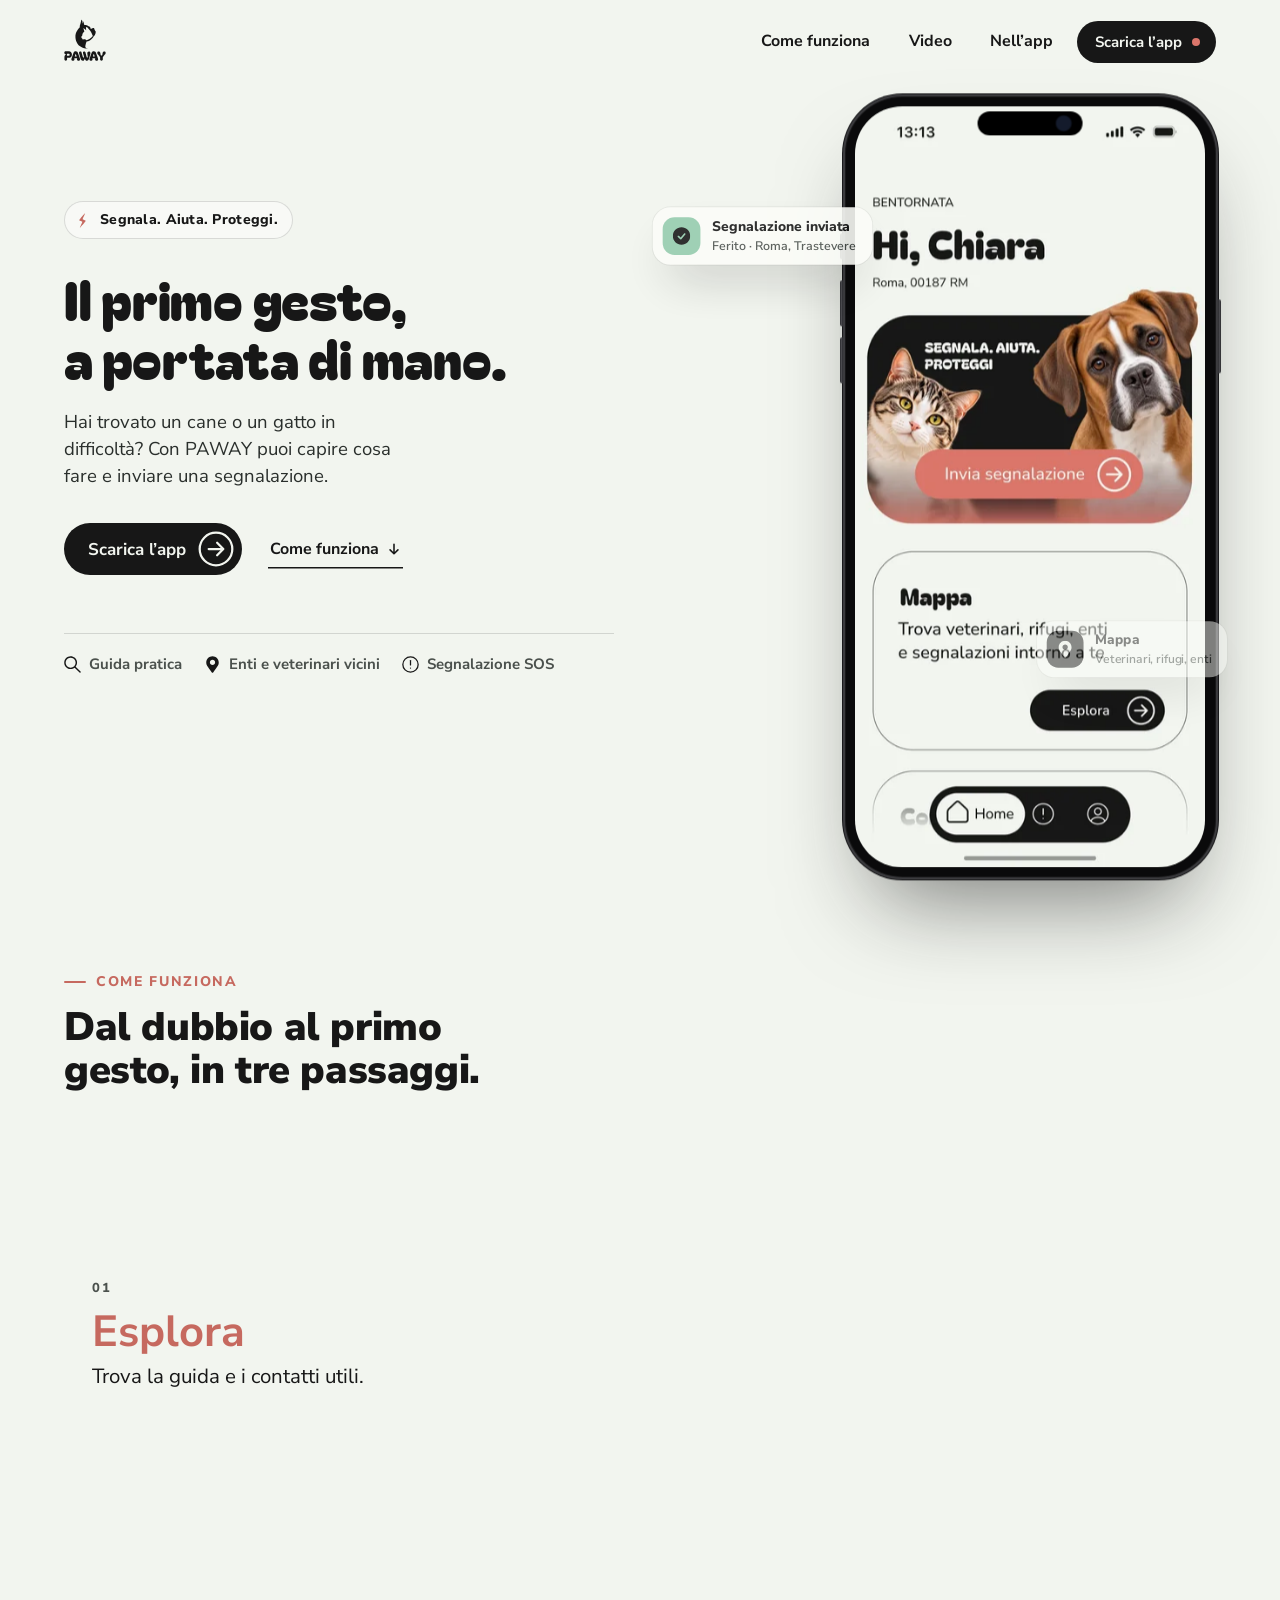
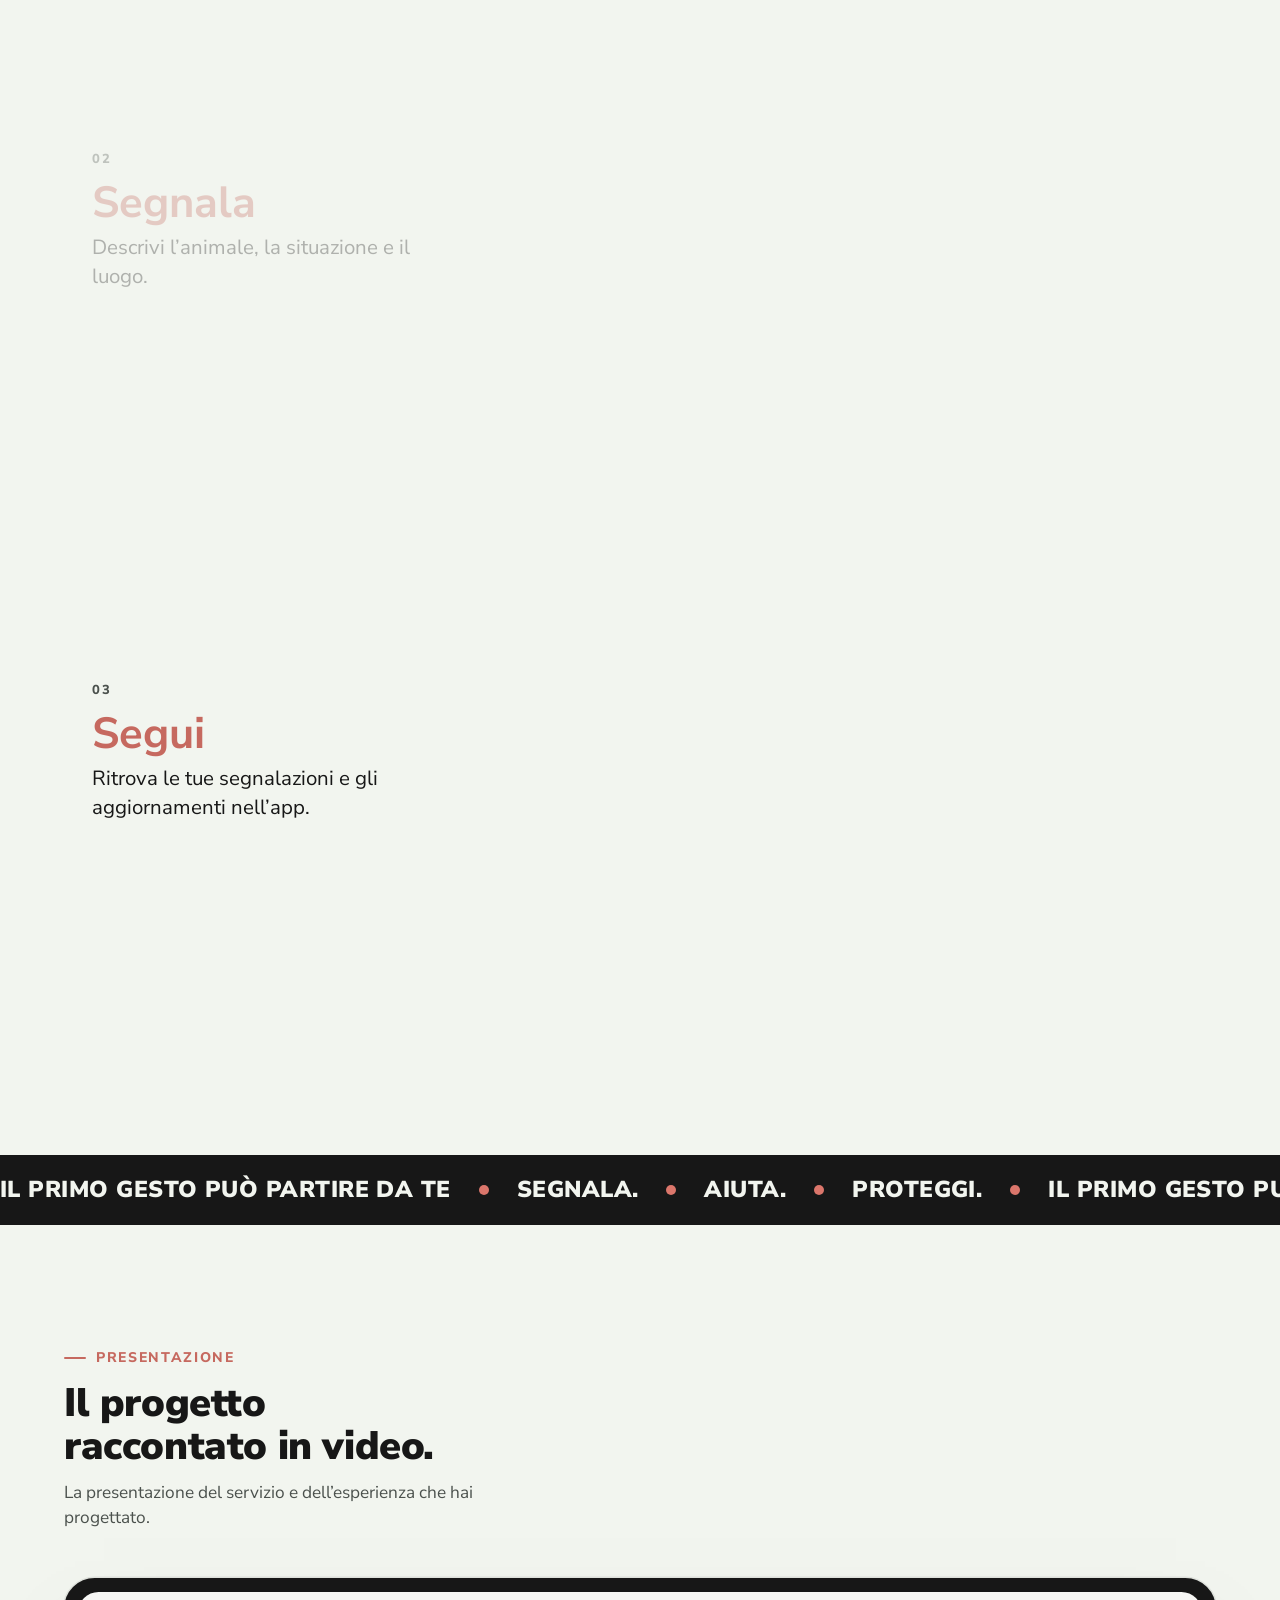
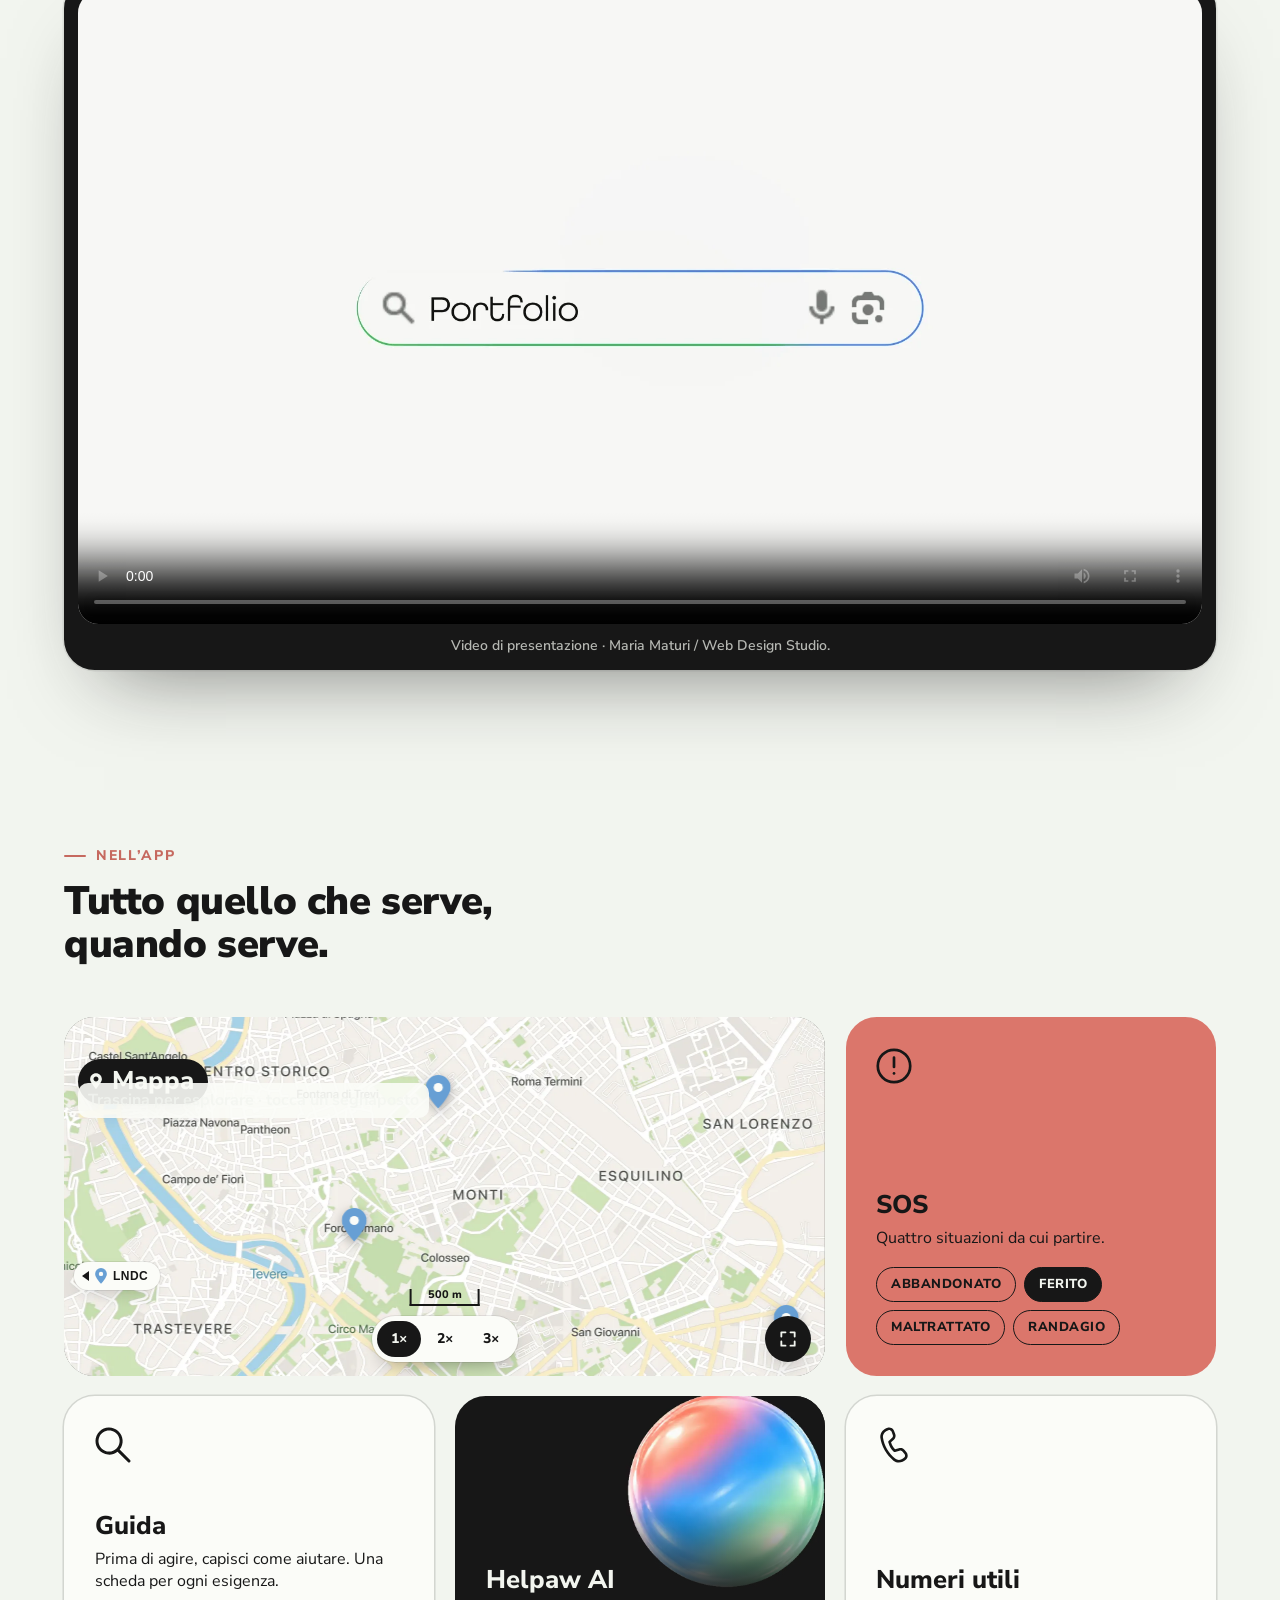
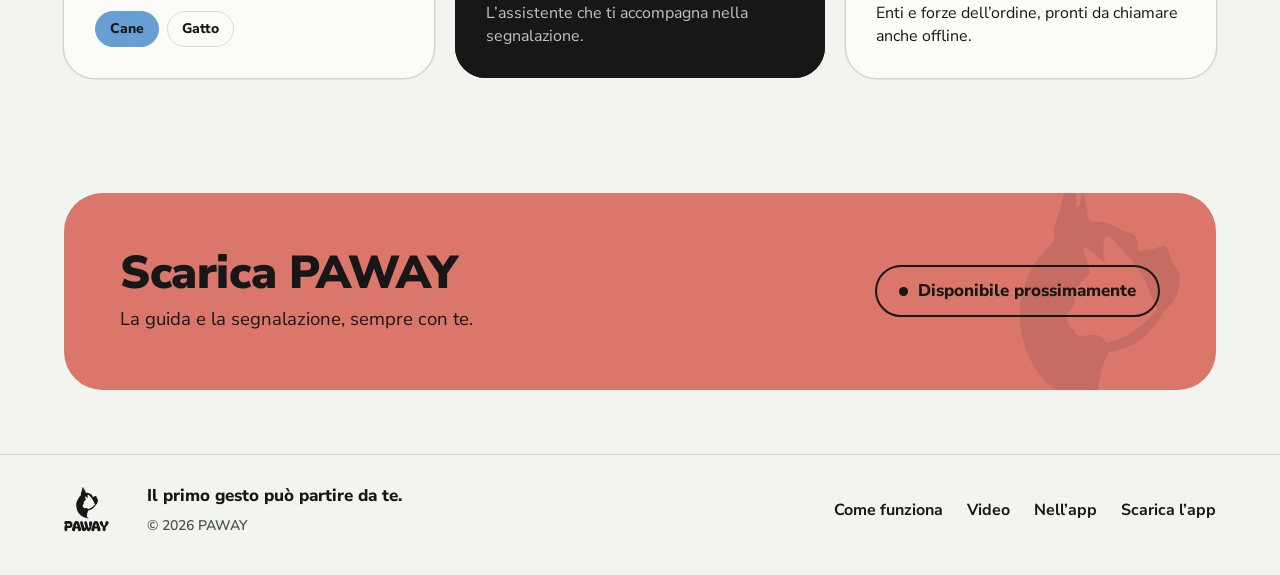
==== commit 0d40270f: "Add presentation video section to PAWAY landing Embed a full-width video block with poster and nav l" ====
--- a/index.html
+++ b/index.html
@@ -9,7 +9,7 @@
   <link rel="icon" href="assets/favicon.svg" type="image/svg+xml" />
   <link rel="preload" href="assets/fonts/bagel-fat-one-latin-400.woff2" as="font" type="font/woff2" crossorigin />
   <link rel="preload" href="assets/fonts/nunito-sans-latin.woff2" as="font" type="font/woff2" crossorigin />
-  <link rel="stylesheet" href="css/style.css?v=7" />
+  <link rel="stylesheet" href="css/style.css?v=8" />
   <script>
     /* Decide prima del primo disegno se la pagina userà la scena con il telefono fisso e l’ingresso animato */
     (function () {
@@ -30,6 +30,7 @@
       </a>
       <nav class="nav" aria-label="Sezioni">
         <a href="#come-funziona">Come funziona</a>
+        <a href="#presentazione">Video</a>
         <a href="#nell-app">Nell’app</a>
       </nav>
       <a class="btn btn--sm" href="#download">Scarica l’app <span class="btn__dot" aria-hidden="true"></span></a>
@@ -143,6 +144,21 @@
       </div>
     </div>
 
+    <section class="film" id="presentazione" aria-labelledby="film-title">
+      <div class="film__head">
+        <p class="kicker">Presentazione</p>
+        <h2 id="film-title">Il progetto raccontato in video.</h2>
+        <p class="film__lead">La presentazione del servizio e dell’esperienza che hai progettato.</p>
+      </div>
+      <figure class="film__frame" data-reveal data-film>
+        <video class="film__video" data-film-video controls playsinline preload="metadata" width="1440" height="900"
+          poster="assets/img/paway-presentazione-poster.webp">
+          <source src="assets/video/paway-presentazione.mp4" type="video/mp4" />
+        </video>
+        <figcaption class="film__cap">Video di presentazione · Maria Maturi / Web Design Studio.</figcaption>
+      </figure>
+    </section>
+
     <section class="features" id="nell-app" aria-labelledby="features-title">
       <div class="features__head">
         <p class="kicker">Nell’app</p>
@@ -252,6 +268,7 @@
       <p class="footer__tag">Il primo gesto può partire da te.</p>
       <nav class="footer__nav" aria-label="Sezioni, piè di pagina">
         <a href="#come-funziona">Come funziona</a>
+        <a href="#presentazione">Video</a>
         <a href="#nell-app">Nell’app</a>
         <a href="#download">Scarica l’app</a>
       </nav>
@@ -262,7 +279,7 @@
   <script src="vendor/gsap.min.js"></script>
   <script src="vendor/ScrollTrigger.min.js"></script>
   <script src="vendor/lenis.min.js"></script>
-  <script src="js/config.js?v=7"></script>
-  <script src="js/main.js?v=7"></script>
+  <script src="js/config.js?v=8"></script>
+  <script src="js/main.js?v=8"></script>
 </body>
 </html>
--- a/css/style.css
+++ b/css/style.css
@@ -480,6 +480,55 @@
 .band__track i { width: 10px; height: 10px; border-radius: 50%; background: var(--coral); flex: none; }
 .has-motion .band__track { animation: band 34s linear infinite; }
 @keyframes band { to { transform: translateX(-50%); } }
+
+/* ── Video di presentazione ── */
+.film {
+  padding-block: clamp(72px, 9vw, 120px) clamp(24px, 4vw, 40px);
+}
+.film__head {
+  width: 100%;
+  max-width: calc(var(--max) + var(--gutter) * 2);
+  margin-inline: auto;
+  padding-inline: var(--gutter);
+}
+.film__head h2 {
+  margin-top: 14px;
+  max-width: 16ch;
+  font-weight: 900;
+  font-size: clamp(30px, 3.1vw, 44px);
+  line-height: 1.08;
+  letter-spacing: -0.01em;
+}
+.film__lead {
+  margin-top: 12px;
+  max-width: 42ch;
+  font-size: clamp(17px, 1.35vw, 20px);
+  color: var(--muted);
+}
+.film__frame {
+  margin: clamp(28px, 4vw, 48px) auto 0;
+  width: min(calc(100% - var(--gutter) * 2), var(--max));
+  padding: clamp(10px, 1.2vw, 14px);
+  border-radius: clamp(22px, 2.4vw, 32px);
+  background: var(--ink);
+  box-shadow: 0 40px 80px -40px rgba(23, 23, 23, 0.55), 0 0 0 1.5px rgba(23, 23, 23, 0.08);
+}
+.film__video {
+  display: block;
+  width: 100%;
+  height: auto;
+  border-radius: clamp(14px, 1.6vw, 22px);
+  background: #0a0a0b;
+  vertical-align: middle;
+}
+.film__cap {
+  margin-top: 12px;
+  padding-inline: clamp(8px, 1vw, 12px);
+  font-size: 14px;
+  font-weight: 600;
+  color: rgba(242, 245, 239, 0.72);
+  text-align: center;
+}
 
 /* ── Nell’app: bento ── */
 .features { padding-block: clamp(80px, 10vw, 150px) 0; }
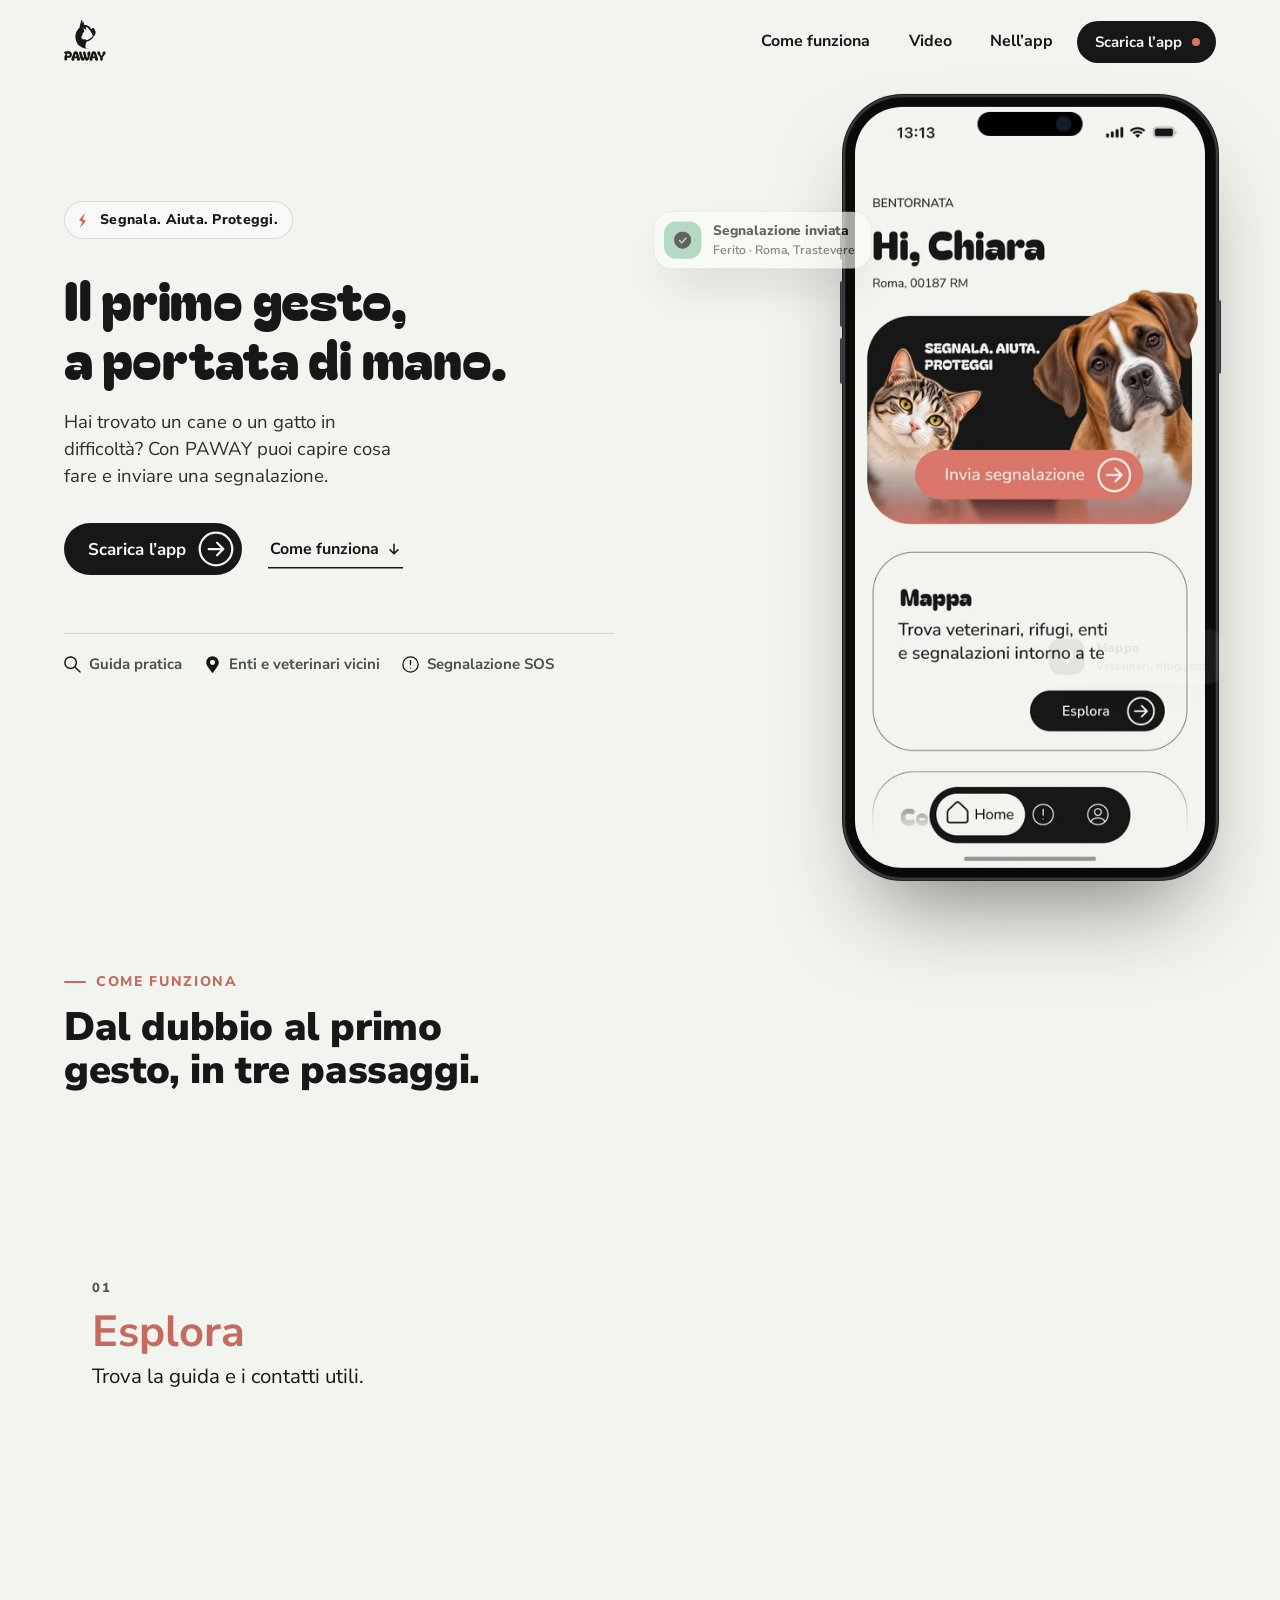
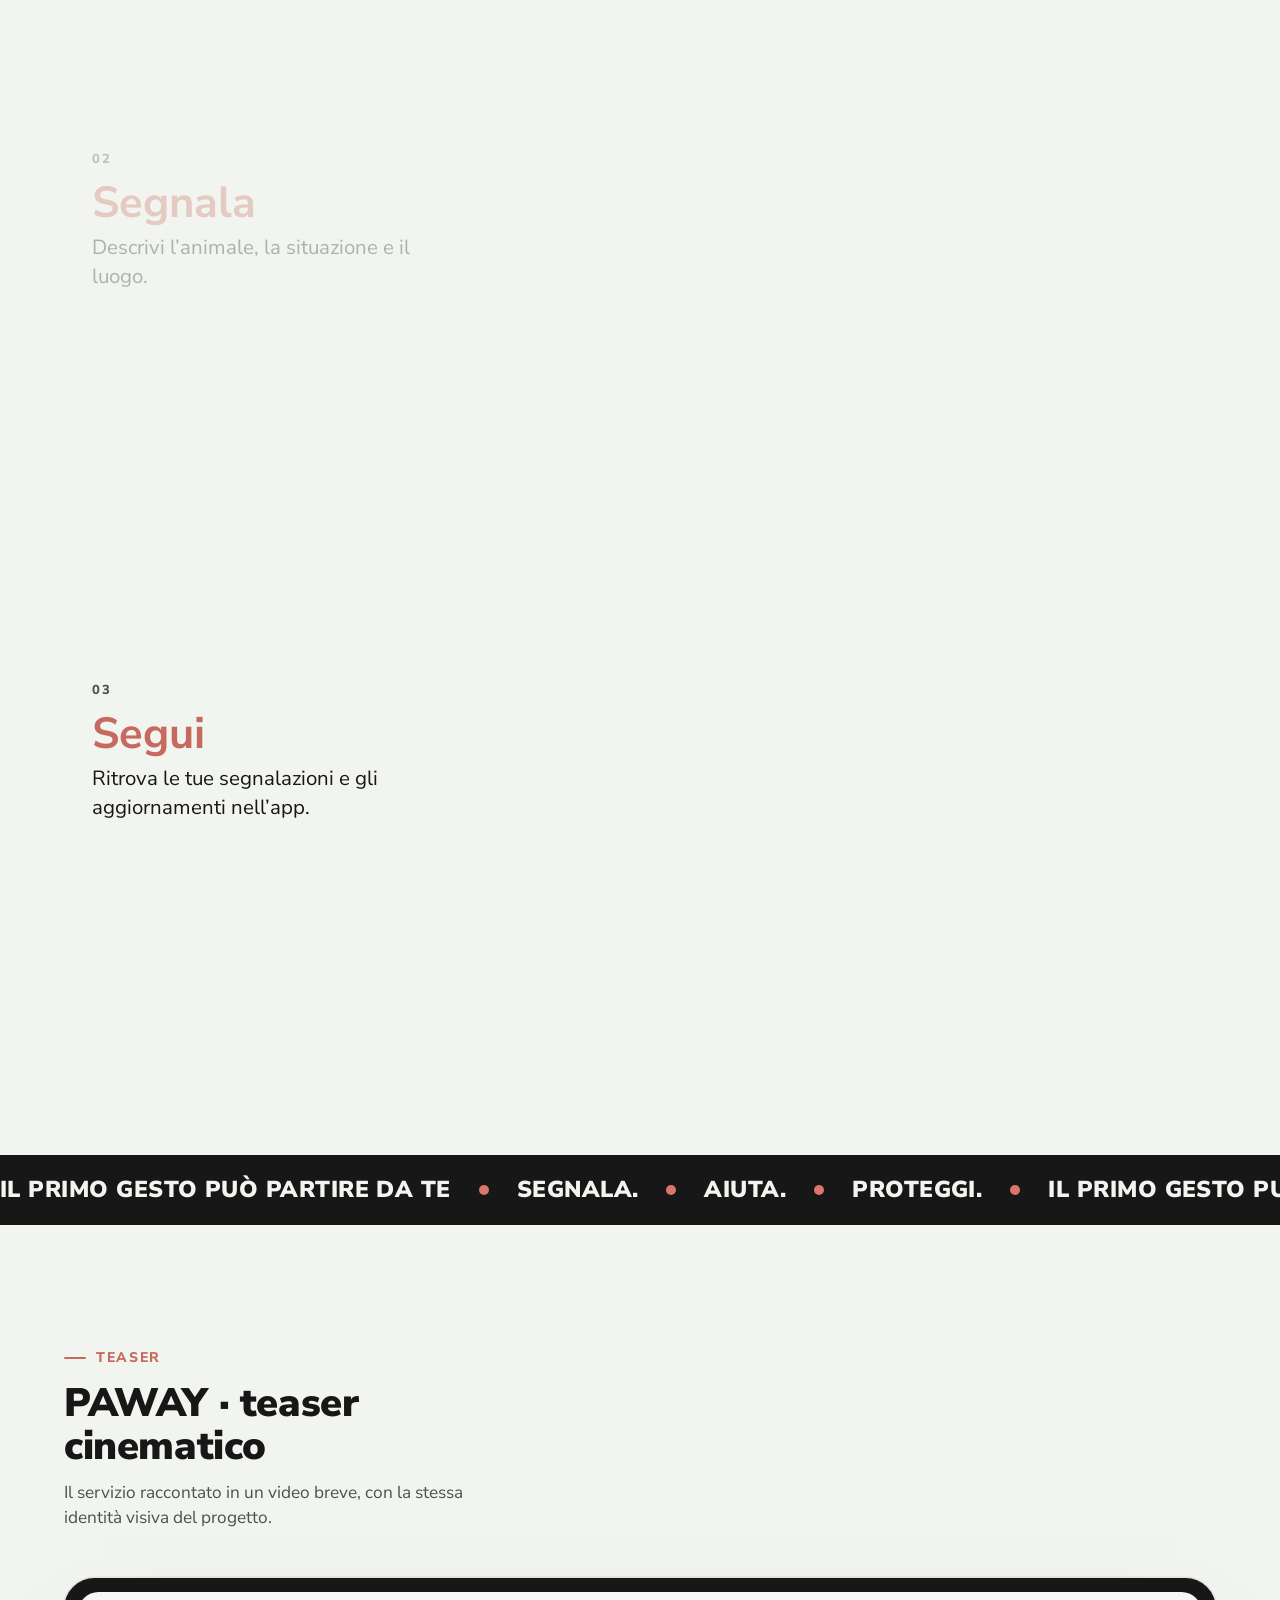
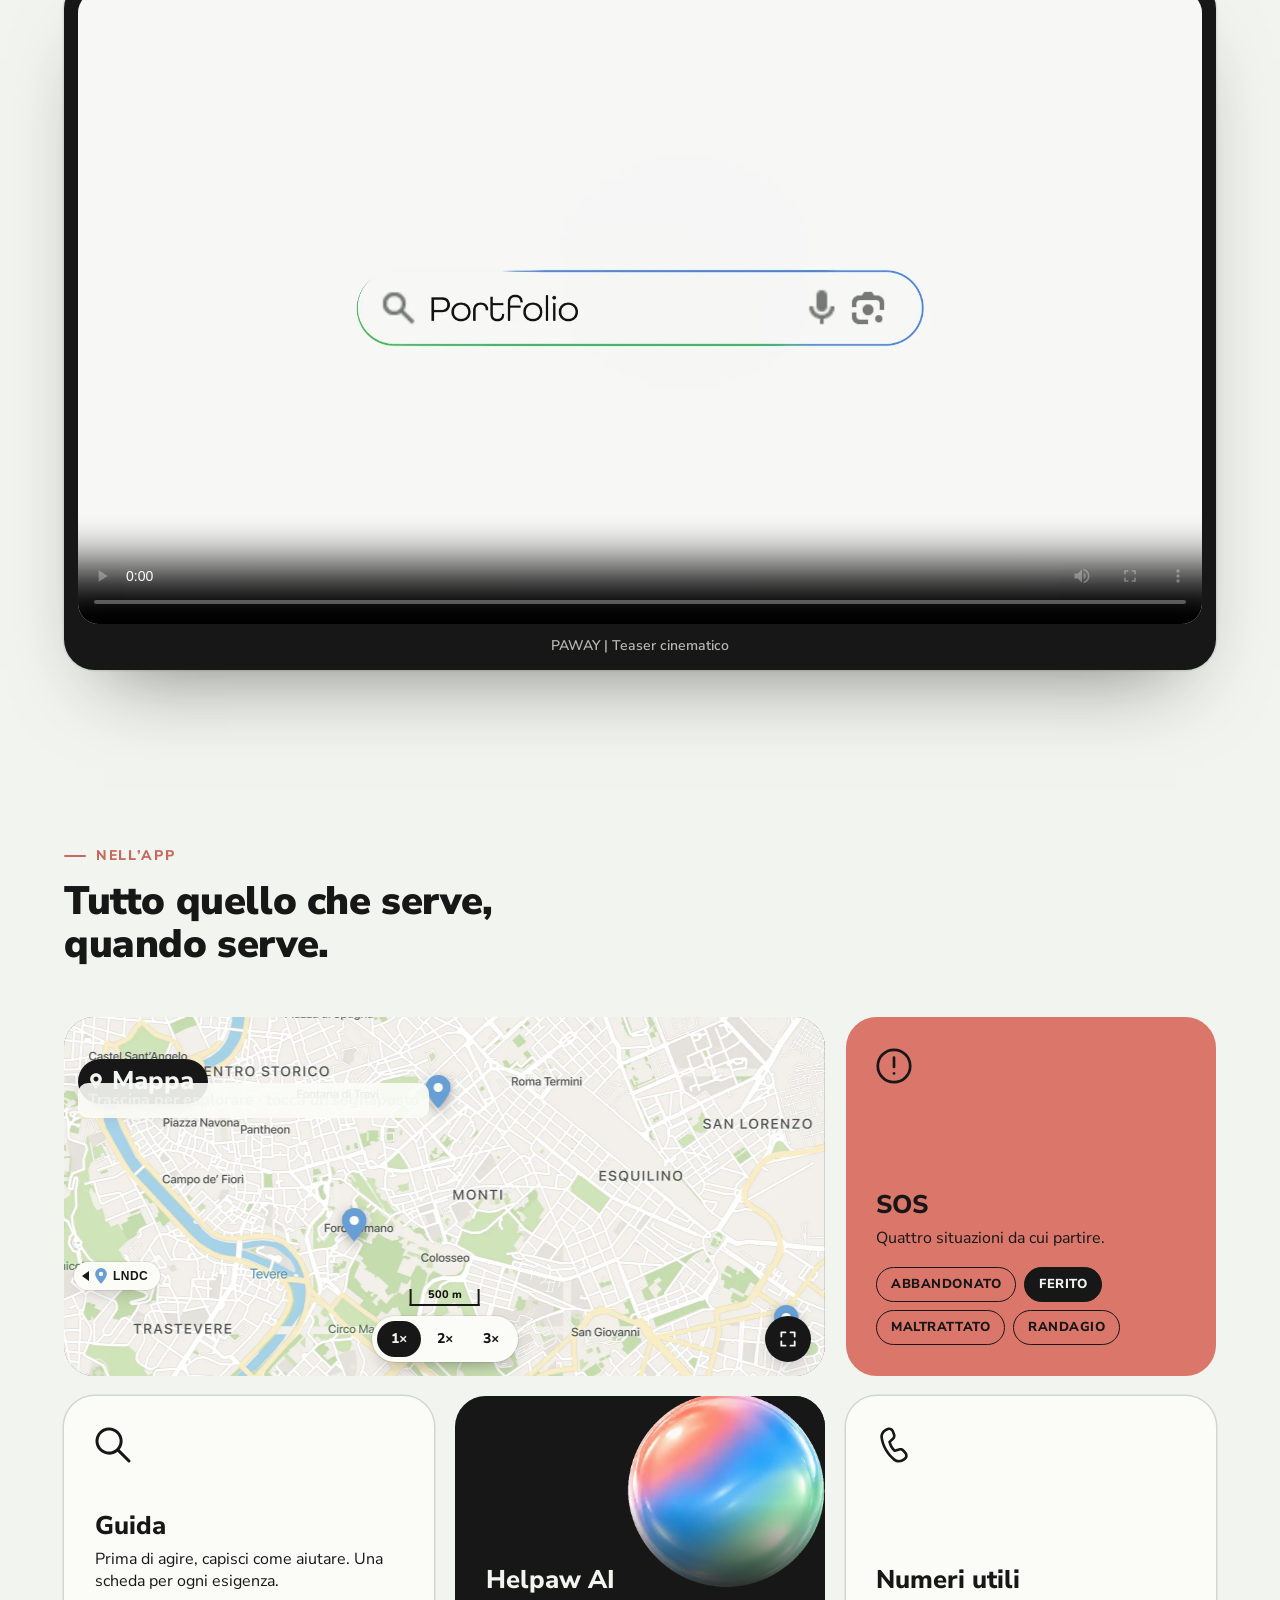
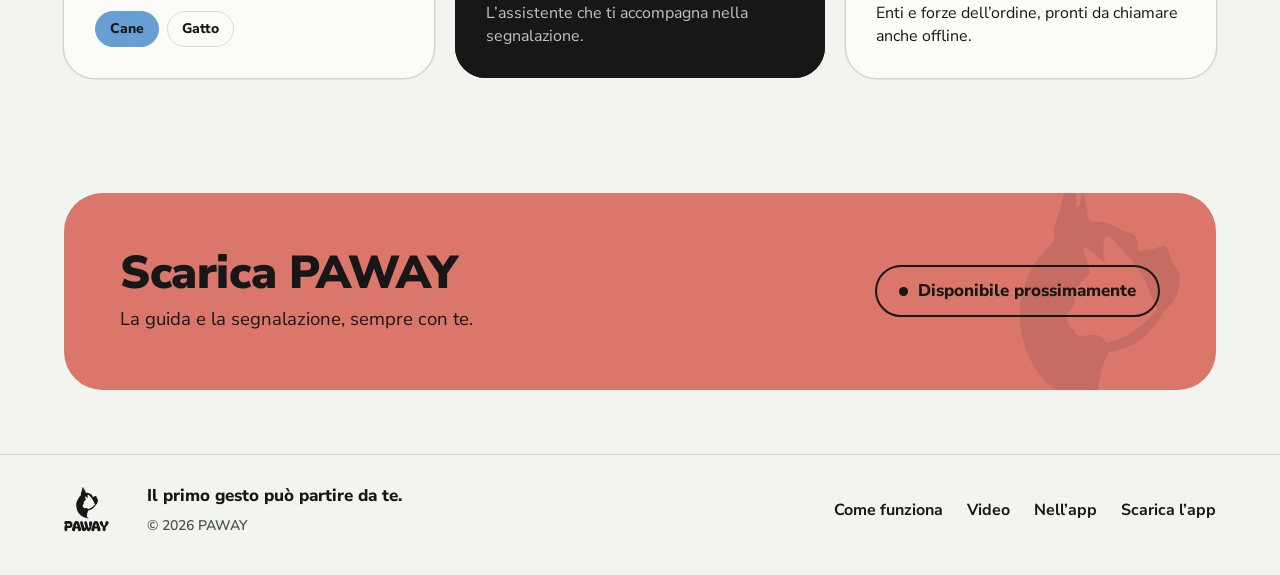
==== commit 0db40b95: "Point presentation section at PAWAY teaser cinematico Rename video assets and config paths for paway" ====
--- a/index.html
+++ b/index.html
@@ -9,7 +9,7 @@
   <link rel="icon" href="assets/favicon.svg" type="image/svg+xml" />
   <link rel="preload" href="assets/fonts/bagel-fat-one-latin-400.woff2" as="font" type="font/woff2" crossorigin />
   <link rel="preload" href="assets/fonts/nunito-sans-latin.woff2" as="font" type="font/woff2" crossorigin />
-  <link rel="stylesheet" href="css/style.css?v=8" />
+  <link rel="stylesheet" href="css/style.css?v=9" />
   <script>
     /* Decide prima del primo disegno se la pagina userà la scena con il telefono fisso e l’ingresso animato */
     (function () {
@@ -146,16 +146,16 @@
 
     <section class="film" id="presentazione" aria-labelledby="film-title">
       <div class="film__head">
-        <p class="kicker">Presentazione</p>
-        <h2 id="film-title">Il progetto raccontato in video.</h2>
-        <p class="film__lead">La presentazione del servizio e dell’esperienza che hai progettato.</p>
+        <p class="kicker">Teaser</p>
+        <h2 id="film-title">PAWAY · teaser cinematico</h2>
+        <p class="film__lead">Il servizio raccontato in un video breve, con la stessa identità visiva del progetto.</p>
       </div>
       <figure class="film__frame" data-reveal data-film>
-        <video class="film__video" data-film-video controls playsinline preload="metadata" width="1440" height="900"
-          poster="assets/img/paway-presentazione-poster.webp">
-          <source src="assets/video/paway-presentazione.mp4" type="video/mp4" />
+        <video class="film__video" data-film-video controls playsinline preload="metadata" width="1920" height="1080"
+          poster="assets/img/paway-teaser-poster.webp" aria-label="PAWAY · teaser cinematico">
+          <source src="assets/video/paway-teaser-cinematico.mp4" type="video/mp4" />
         </video>
-        <figcaption class="film__cap">Video di presentazione · Maria Maturi / Web Design Studio.</figcaption>
+        <figcaption class="film__cap">PAWAY | Teaser cinematico</figcaption>
       </figure>
     </section>
 
@@ -279,7 +279,7 @@
   <script src="vendor/gsap.min.js"></script>
   <script src="vendor/ScrollTrigger.min.js"></script>
   <script src="vendor/lenis.min.js"></script>
-  <script src="js/config.js?v=8"></script>
-  <script src="js/main.js?v=8"></script>
+  <script src="js/config.js?v=9"></script>
+  <script src="js/main.js?v=9"></script>
 </body>
 </html>
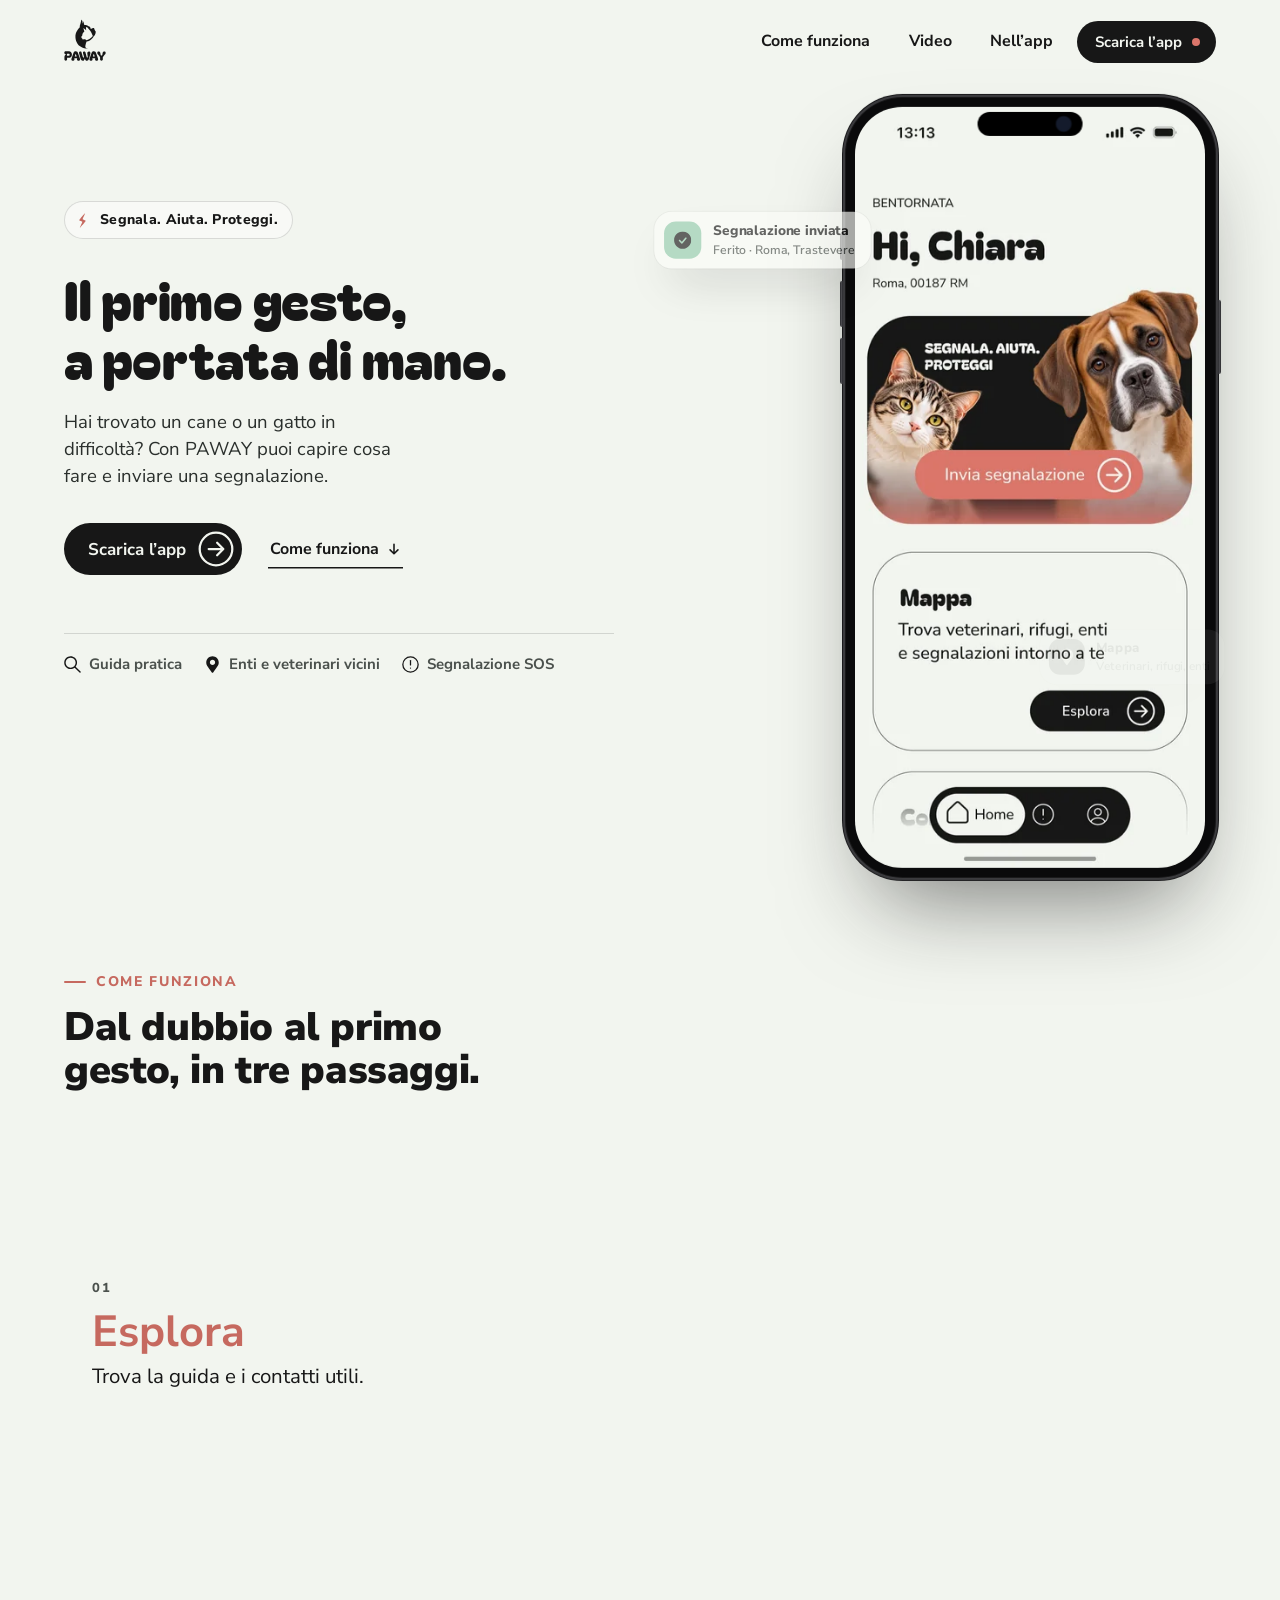
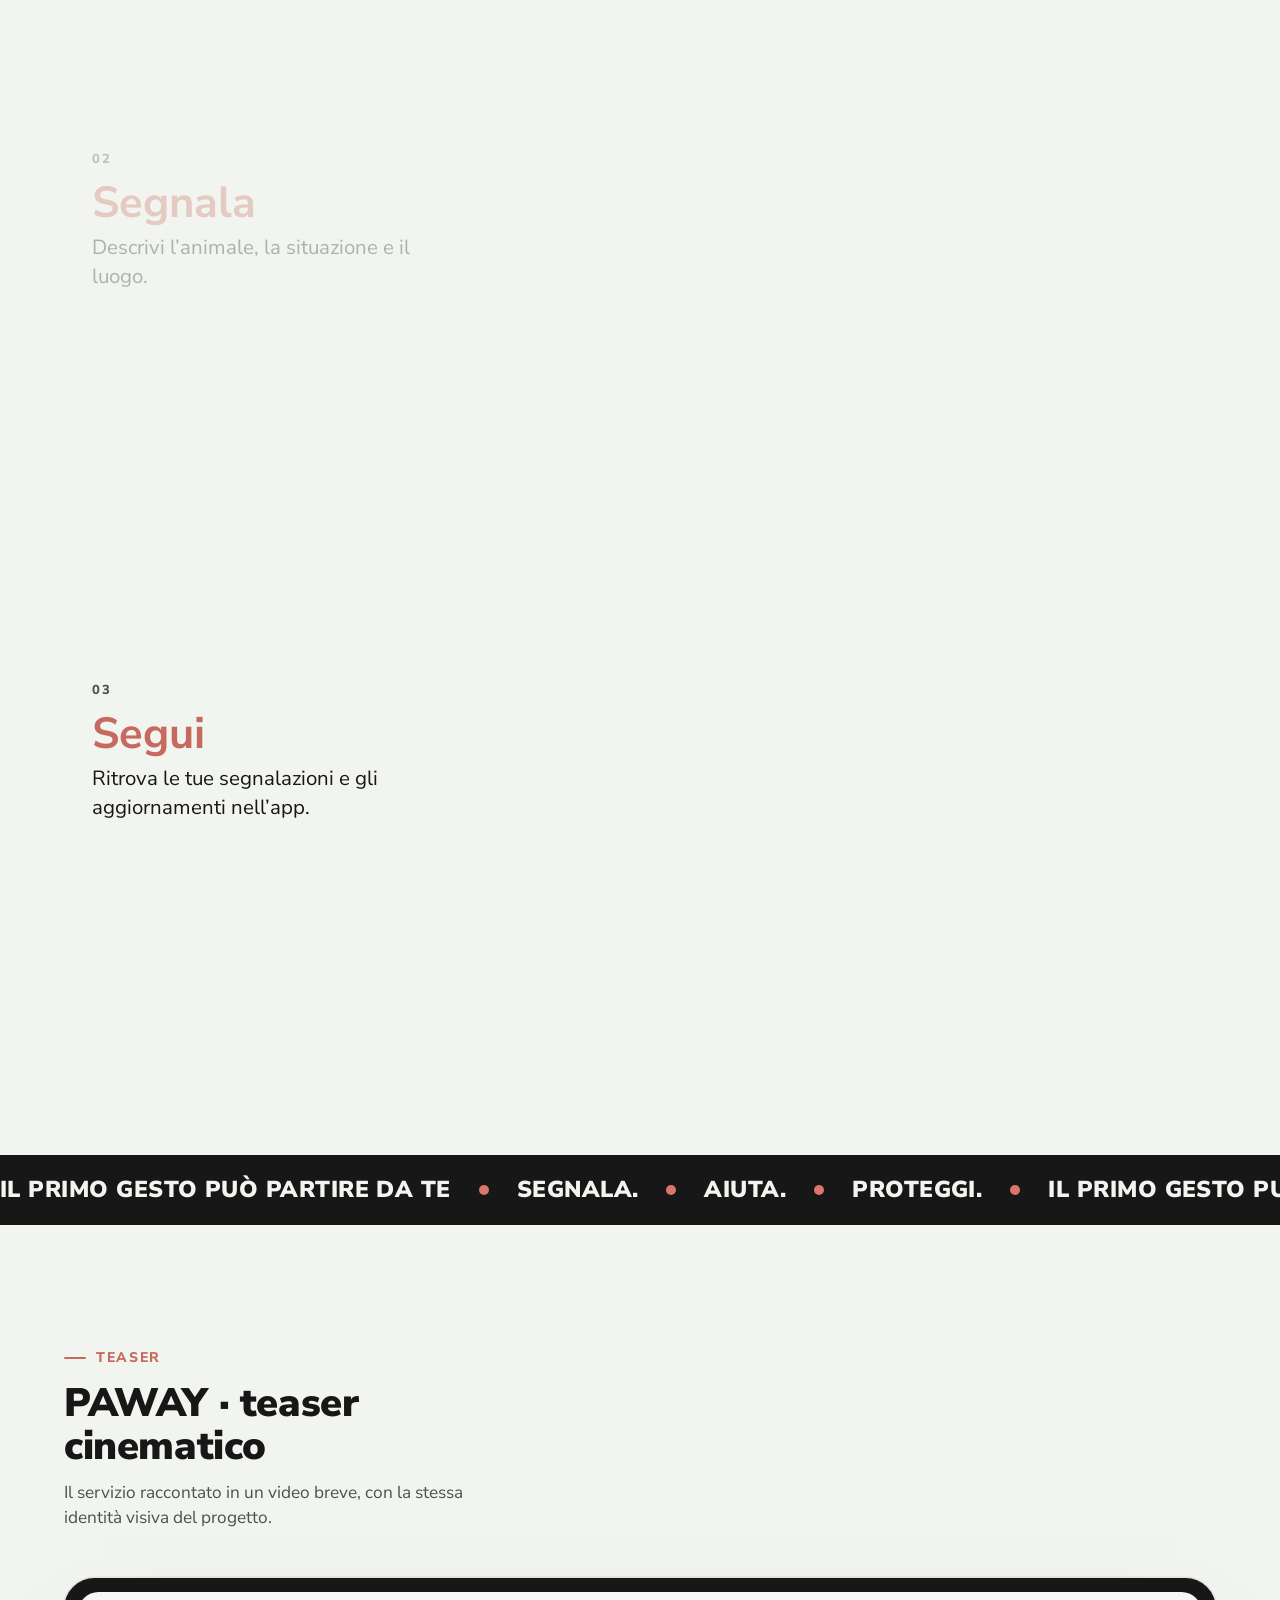
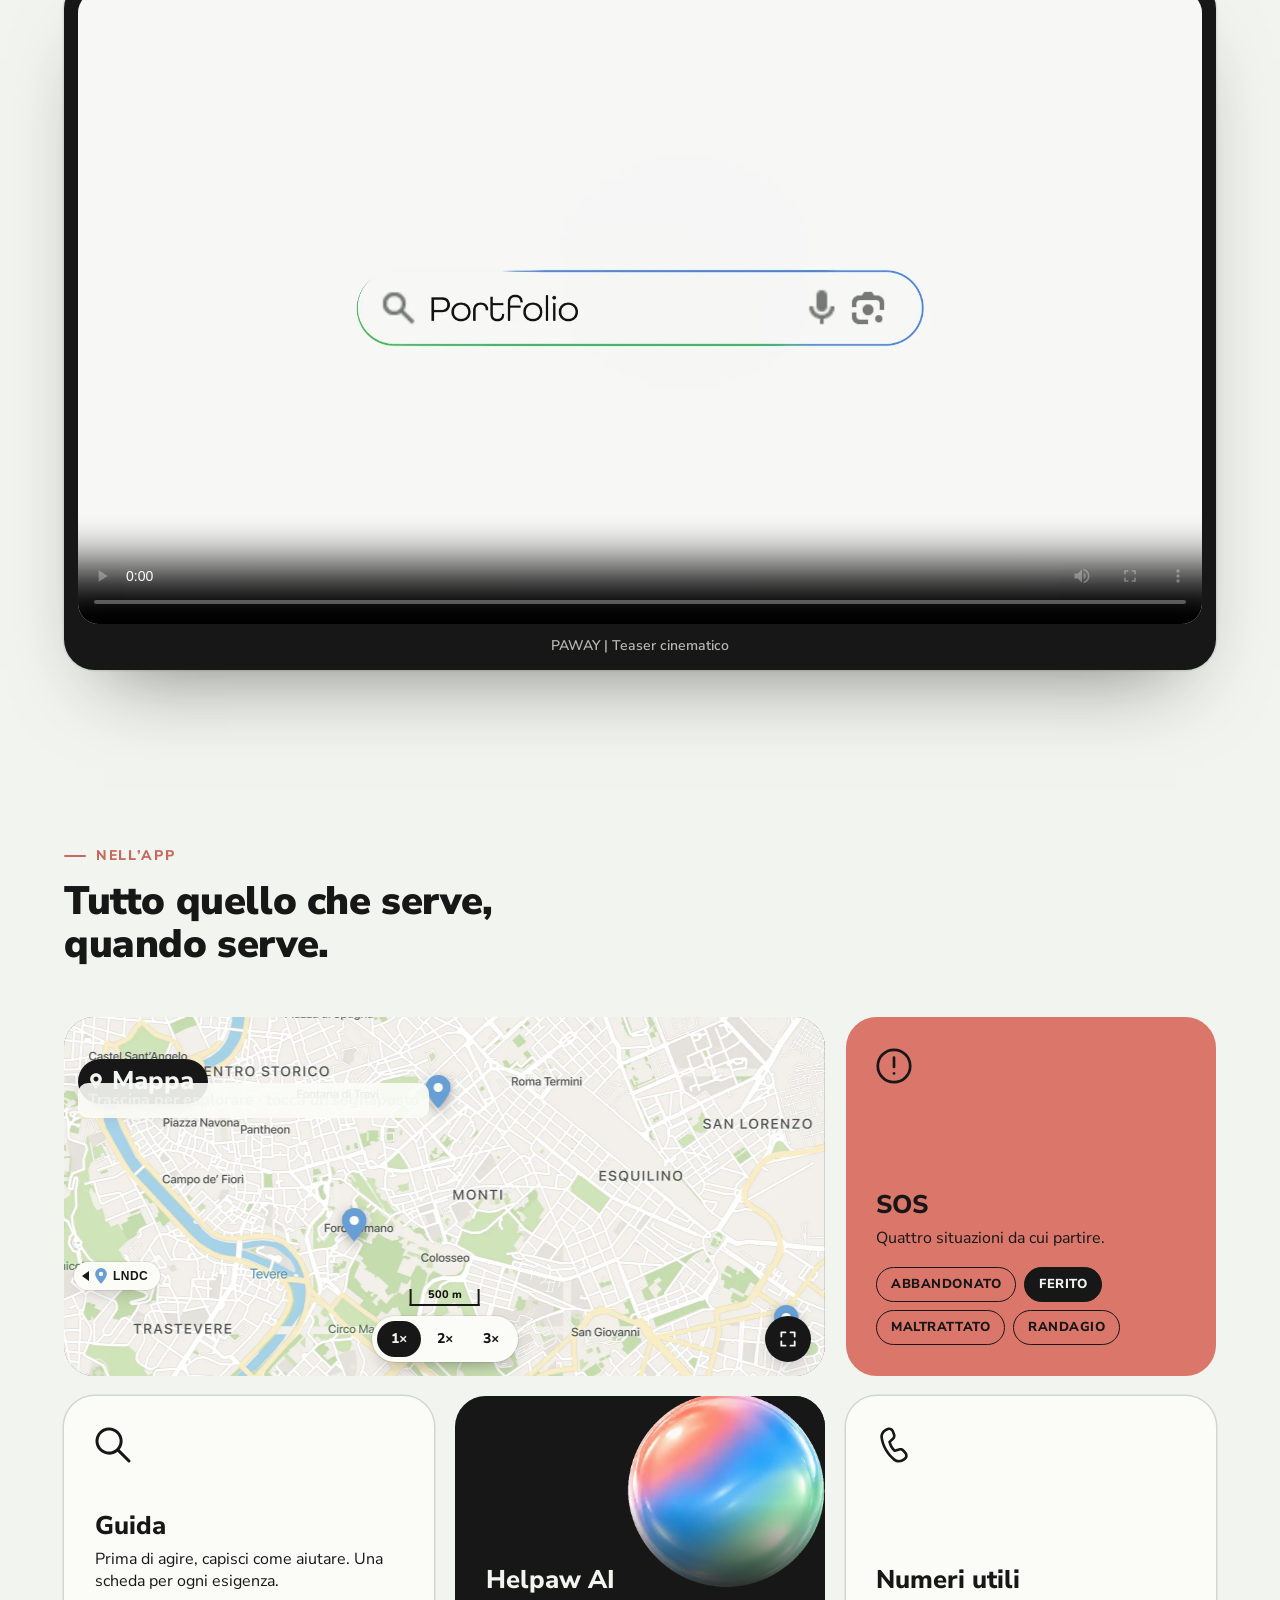
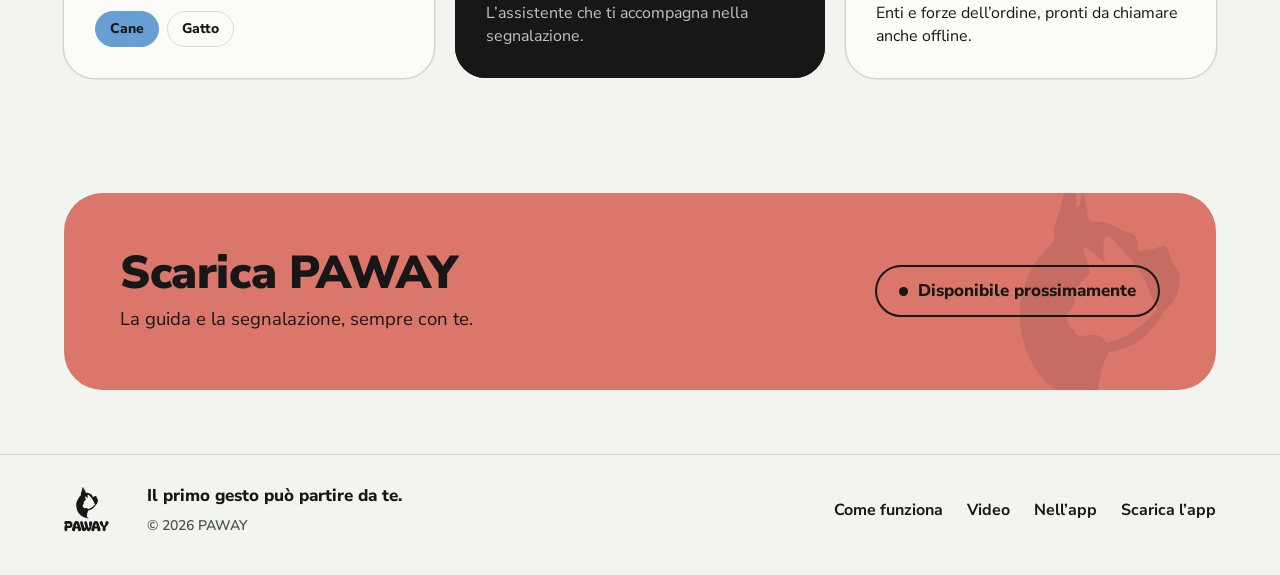
==== commit a55b9e7d: "Document GitHub browser upload for large teaser video Add step-by-step upload instructions when chat" ====
--- a/index.html
+++ b/index.html
@@ -279,7 +279,7 @@
   <script src="vendor/gsap.min.js"></script>
   <script src="vendor/ScrollTrigger.min.js"></script>
   <script src="vendor/lenis.min.js"></script>
-  <script src="js/config.js?v=9"></script>
-  <script src="js/main.js?v=9"></script>
+  <script src="js/config.js?v=10"></script>
+  <script src="js/main.js?v=10"></script>
 </body>
 </html>
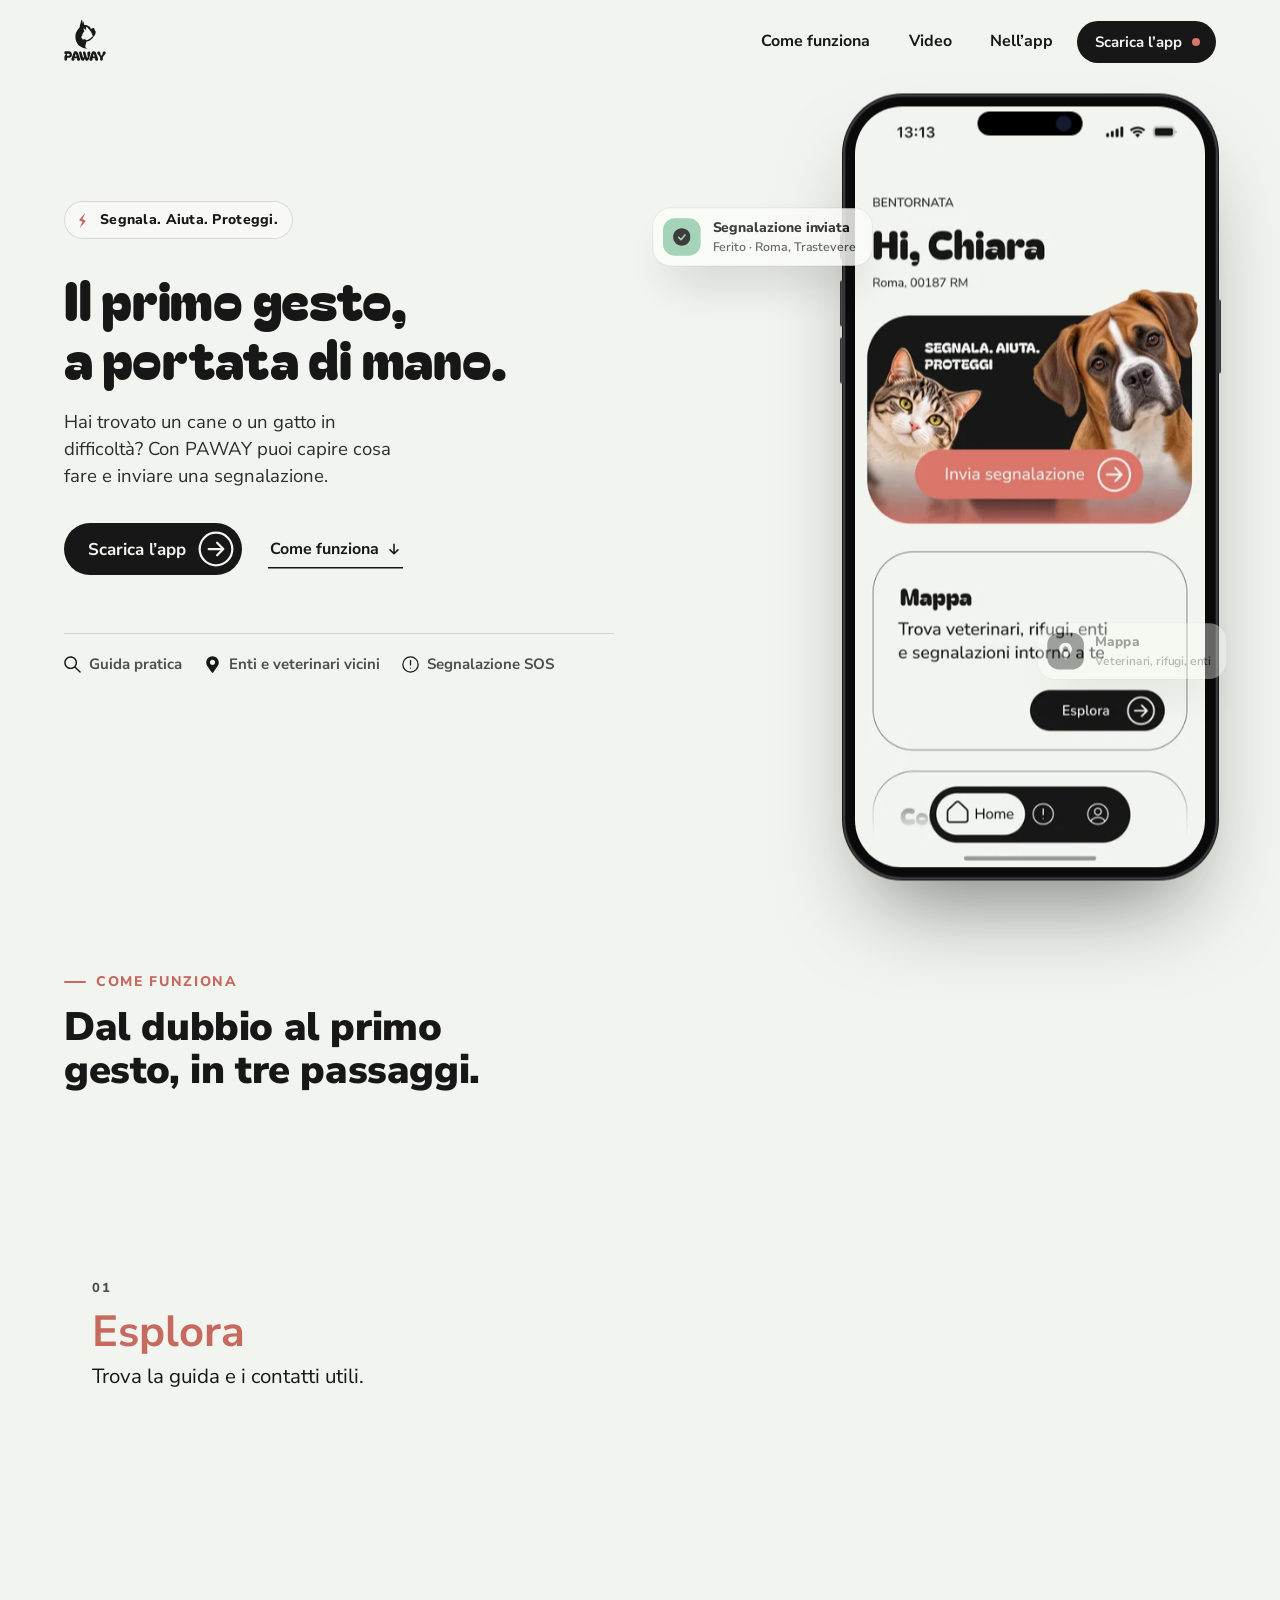
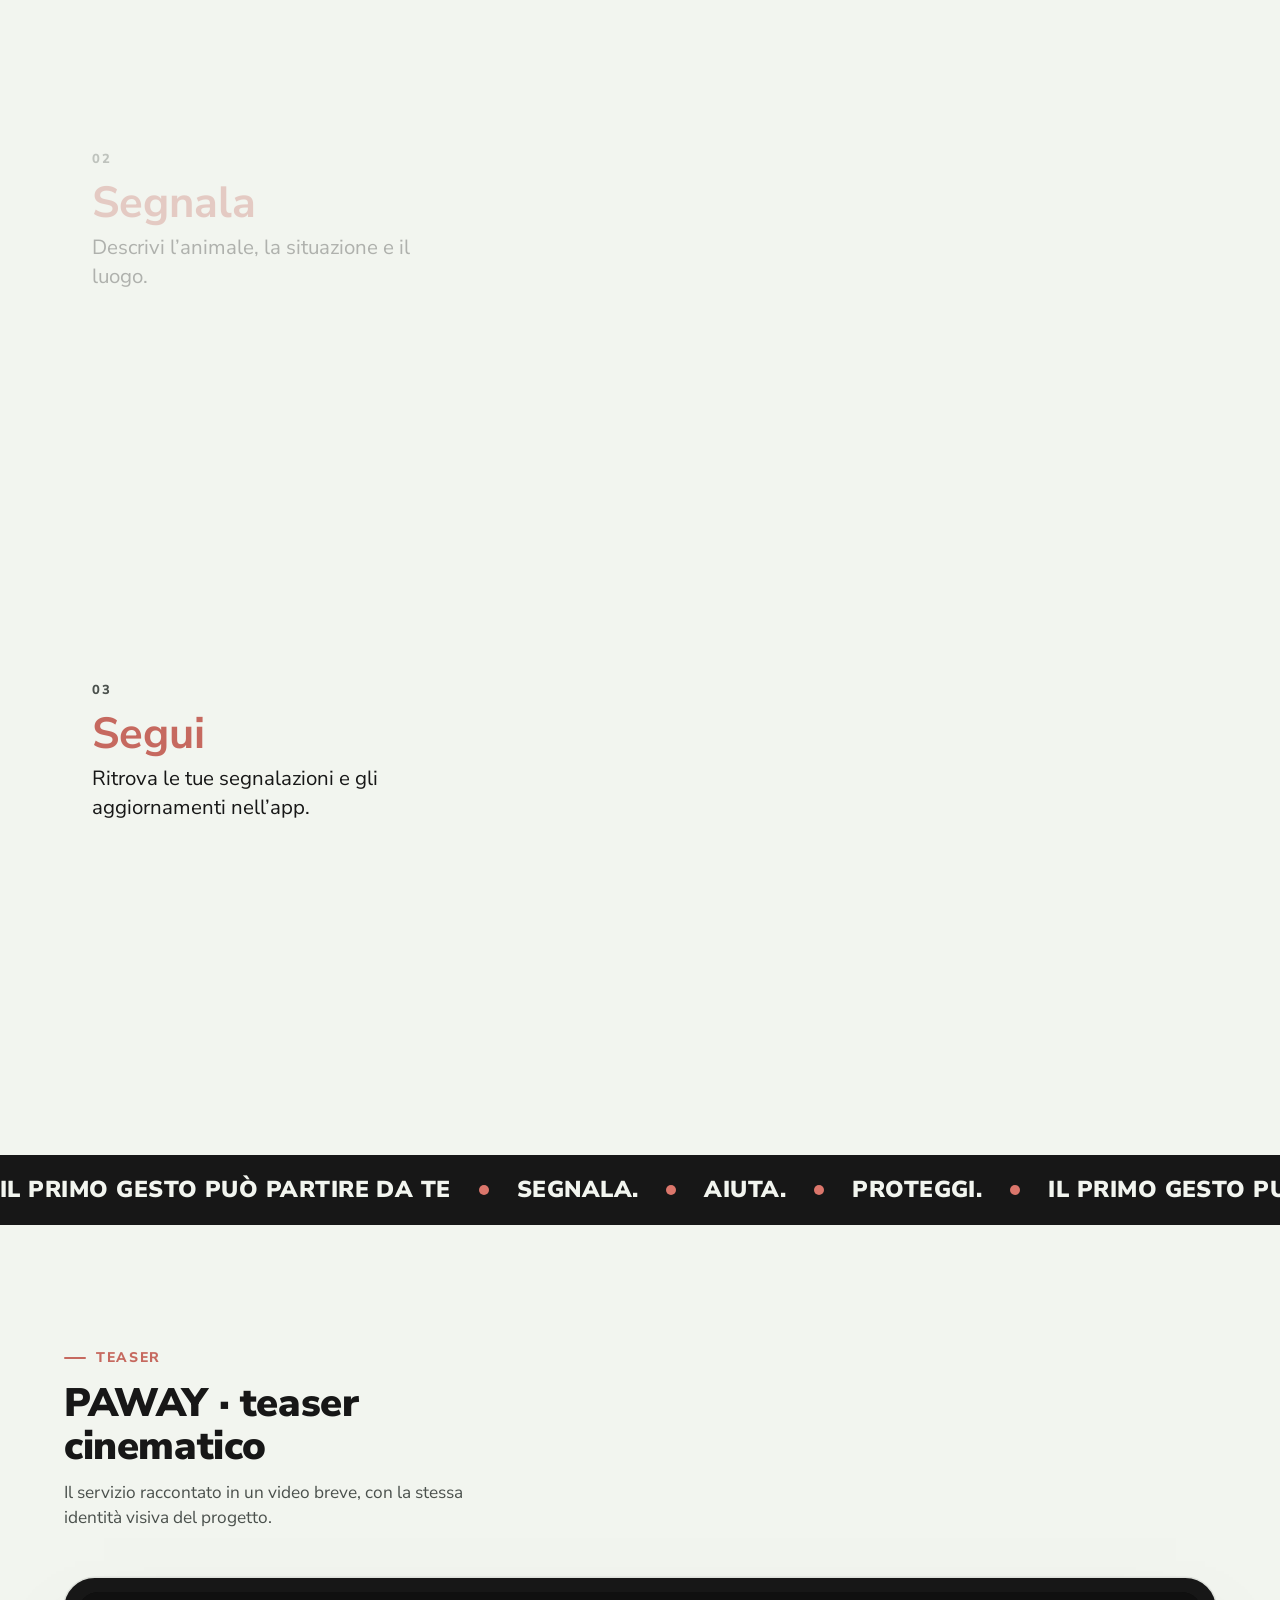
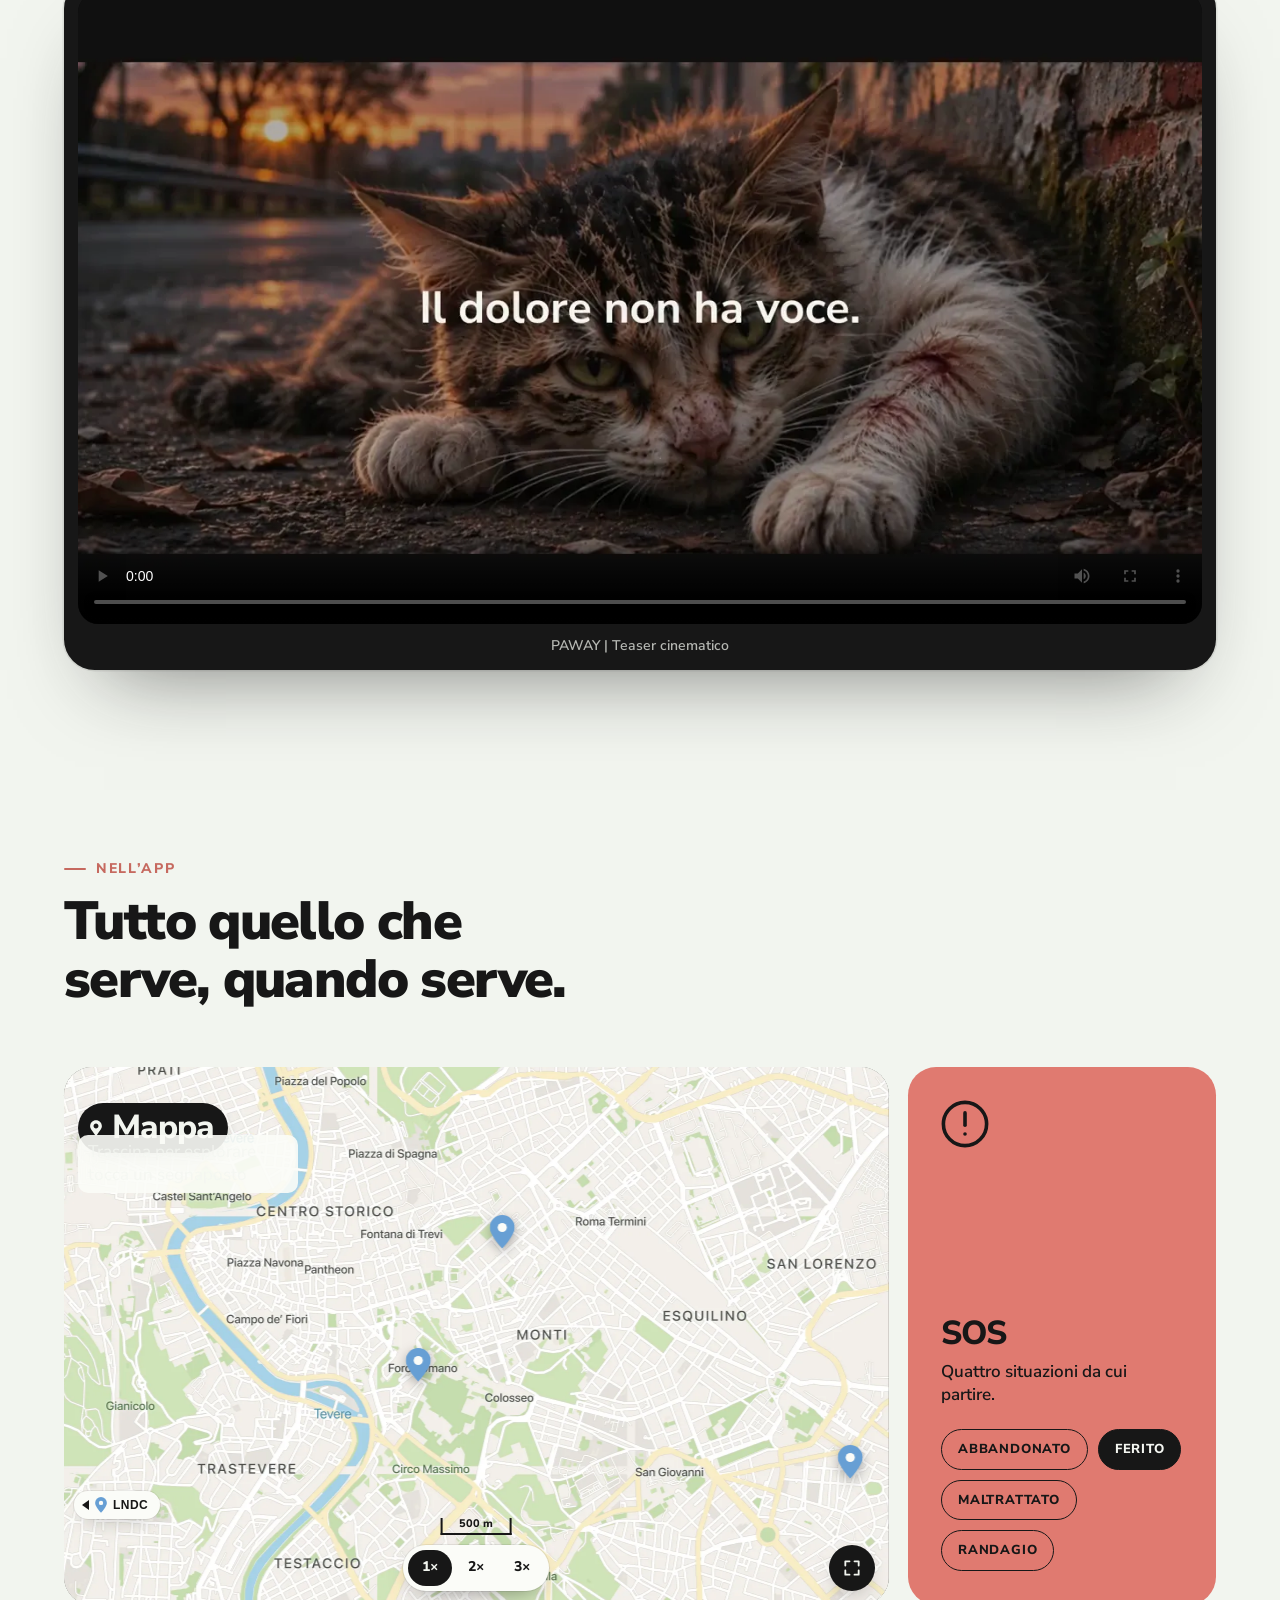
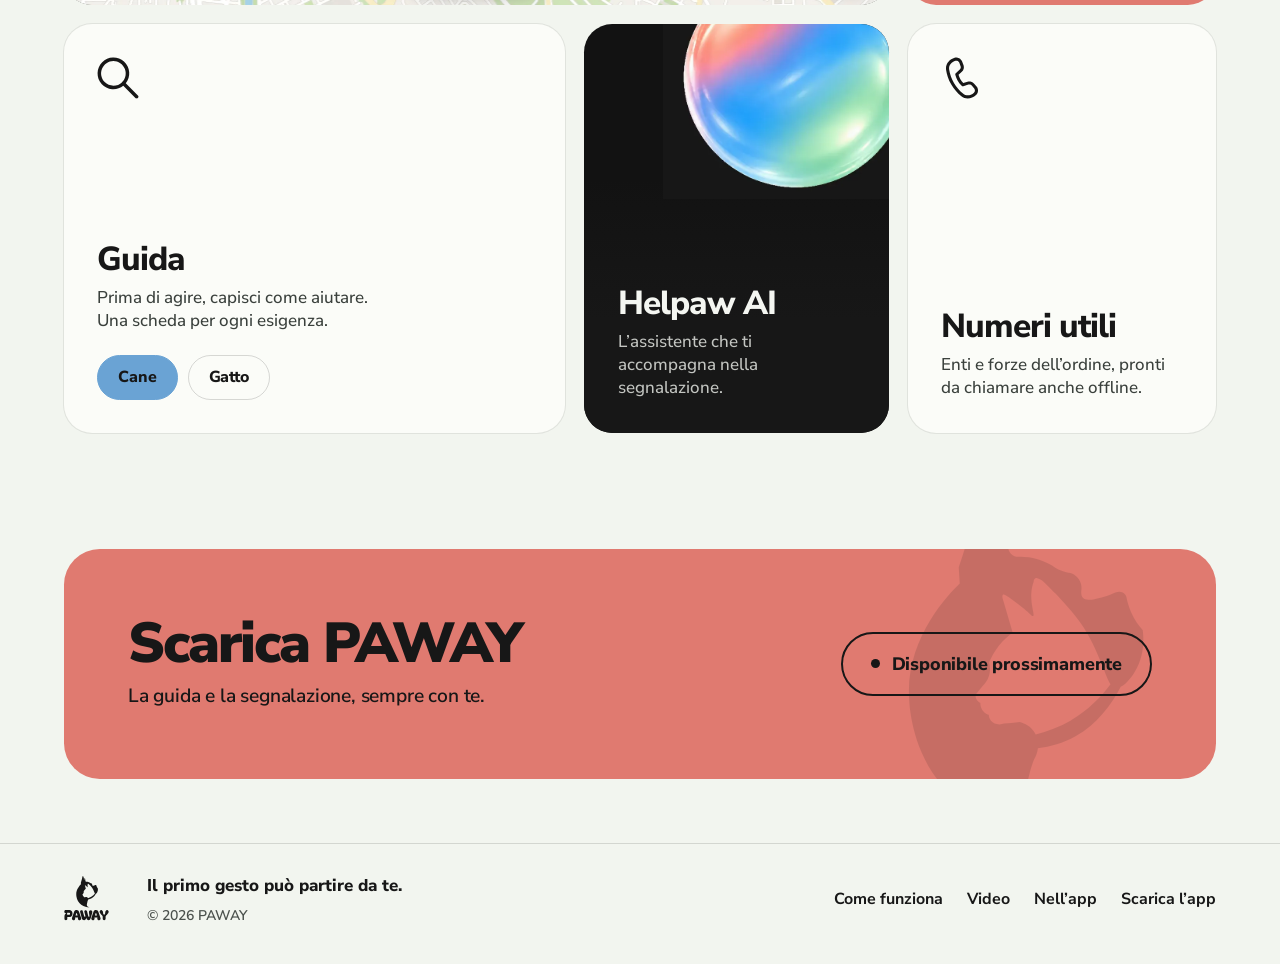
==== commit e6e90930: "Refine bento and download scale, and ship the Drive teaser Larger type, tighter grid, and a stronger" ====
--- a/index.html
+++ b/index.html
@@ -9,7 +9,7 @@
   <link rel="icon" href="assets/favicon.svg" type="image/svg+xml" />
   <link rel="preload" href="assets/fonts/bagel-fat-one-latin-400.woff2" as="font" type="font/woff2" crossorigin />
   <link rel="preload" href="assets/fonts/nunito-sans-latin.woff2" as="font" type="font/woff2" crossorigin />
-  <link rel="stylesheet" href="css/style.css?v=9" />
+  <link rel="stylesheet" href="css/style.css?v=11" />
   <script>
     /* Decide prima del primo disegno se la pagina userà la scena con il telefono fisso e l’ingresso animato */
     (function () {
--- a/css/style.css
+++ b/css/style.css
@@ -531,67 +531,78 @@
 }
 
 /* ── Nell’app: bento ── */
-.features { padding-block: clamp(80px, 10vw, 150px) 0; }
-.features__head h2 { max-width: 22ch; }
+.features { padding-block: clamp(88px, 11vw, 160px) 0; }
+.features__head h2 {
+  max-width: 16ch;
+  font-size: clamp(36px, 4.2vw, 64px);
+  letter-spacing: -0.03em;
+}
 .bento {
   display: grid;
-  grid-template-columns: repeat(3, minmax(0, 1fr));
-  gap: clamp(14px, 1.6vw, 22px);
-  margin-top: clamp(32px, 4vw, 56px);
-}
+  grid-template-columns: 1.35fr 0.82fr 0.83fr;
+  grid-template-rows: minmax(340px, 42vw) minmax(280px, 32vw);
+  gap: clamp(16px, 1.5vw, 22px);
+  margin-top: clamp(36px, 4.5vw, 64px);
+}
+.tile--map { grid-column: 1 / 3; grid-row: 1; }
+.tile--coral { grid-column: 3; grid-row: 1; }
 .tile {
   position: relative;
   display: flex;
   flex-direction: column;
-  min-height: clamp(220px, 22vw, 300px);
-  padding: clamp(22px, 2.4vw, 32px);
-  border-radius: clamp(24px, 2.4vw, 32px);
-  background: var(--card);
-  box-shadow: 0 0 0 1.5px var(--line);
+  min-height: 0;
+  height: 100%;
+  padding: clamp(26px, 2.6vw, 40px);
+  border-radius: clamp(28px, 2.2vw, 36px);
+  background: #fbfcf8;
+  box-shadow: 0 0 0 1px rgba(23, 23, 23, 0.08);
   overflow: hidden;
   transition: transform 0.5s var(--ease), box-shadow 0.5s var(--ease);
 }
-.tile:hover { transform: translateY(-4px); box-shadow: 0 0 0 1.5px var(--line), 0 30px 50px -30px rgba(23, 23, 23, 0.4); }
-.tile--wide { grid-column: span 2; }
-.tile--ink { background: var(--ink); color: var(--bg); box-shadow: none; }
-.tile--ink:hover { box-shadow: 0 30px 50px -30px rgba(23, 23, 23, 0.6); }
-.tile--coral { background: var(--coral); color: var(--ink); box-shadow: none; }
-.tile__ico { width: 36px; height: 36px; margin-bottom: auto; }
-.tile--coral .tile__ico, .tile--ink .tile__ico { color: currentColor; }
+.tile:hover { transform: translateY(-4px); box-shadow: 0 0 0 1px rgba(23, 23, 23, 0.08), 0 28px 50px -28px rgba(23, 23, 23, 0.35); }
+.tile--ink { background: #121212; color: #f4f6f1; box-shadow: none; }
+.tile--ink:hover { box-shadow: 0 28px 50px -28px rgba(23, 23, 23, 0.55); }
+.tile--coral { background: #e07a70; color: #171717; box-shadow: none; }
+.tile__ico { width: 42px; height: 42px; margin-bottom: auto; stroke-width: 1.6; }
+.tile--coral .tile__ico { width: 48px; height: 48px; }
 .tile h3 {
-  margin-top: 28px;
-  font-weight: 800;
-  font-size: clamp(24px, 2vw, 30px);
-  line-height: 1.1;
+  margin-top: 22px;
+  font-weight: 800;
+  font-size: clamp(32px, 2.6vw, 44px);
+  line-height: 1.02;
+  letter-spacing: -0.03em;
 }
 .tile p {
-  margin-top: 8px;
-  max-width: 38ch;
-  font-size: clamp(16px, 1.25vw, 18px);
-  line-height: 1.4;
-}
-.tile--ink p { color: rgba(242, 245, 239, 0.78); }
-.pills, .toggle { display: flex; flex-wrap: wrap; gap: 8px; margin-top: 18px; }
+  margin-top: 10px;
+  max-width: 28ch;
+  font-size: clamp(17px, 1.25vw, 20px);
+  line-height: 1.35;
+  font-weight: 500;
+  color: #3a403c;
+}
+.tile--ink p { color: rgba(244, 246, 241, 0.78); max-width: 22ch; }
+.tile--coral p { color: #171717; font-weight: 600; }
+.pills, .toggle { display: flex; flex-wrap: wrap; gap: 10px; margin-top: 22px; }
 .pills li, .toggle span {
-  padding: 7px 14px;
-  border: 1.5px solid var(--ink);
+  padding: 10px 16px;
+  border: 1.75px solid #171717;
   border-radius: var(--radius-pill);
   font-size: 13px;
   font-weight: 800;
-  letter-spacing: 0.04em;
+  letter-spacing: 0.06em;
   text-transform: uppercase;
 }
-.pills .is-on, .toggle .is-on { background: var(--ink); color: var(--bg); }
-.toggle span { border-color: var(--line); text-transform: none; letter-spacing: 0; font-size: 14px; }
-.toggle .is-on { background: var(--blue); color: var(--ink); border-color: var(--blue); }
+.pills .is-on { background: #171717; color: #f4f6f1; }
+.toggle span { border-color: rgba(23, 23, 23, 0.16); text-transform: none; letter-spacing: -0.01em; font-size: 16px; font-weight: 800; padding: 10px 20px; }
+.toggle .is-on { background: #6aa3d4; color: #171717; border-color: #6aa3d4; }
 .tile--orb { justify-content: flex-end; }
 .tile--orb h3 { margin-top: 0; }
 /* La sfera di Helpaw è il video del brand, già composto sul colore della tile */
 .tile__orb {
   position: absolute;
-  top: -6%;
-  right: -8%;
-  width: 66%;
+  top: -18%;
+  right: -18%;
+  width: 92%;
   height: auto;
   aspect-ratio: 720 / 640;
   object-fit: cover;
@@ -606,7 +617,7 @@
 }
 .tile--orb h3, .tile--orb p { position: relative; z-index: 1; }
 /* ── Mappa interattiva: la schermata «mappa» dell’app, a tutta tile ── */
-.tile--map { padding: 0; min-height: clamp(320px, 28vw, 420px); }
+.tile--map { padding: 0; min-height: 0; }
 .tile--map:hover { transform: none; }
 html.map-open, html.map-open body { overflow: hidden; }
 .map {
@@ -923,43 +934,52 @@
   flex-wrap: wrap;
   align-items: center;
   justify-content: space-between;
-  gap: 24px 40px;
-  padding: clamp(28px, 4.4vw, 64px);
-  border-radius: clamp(28px, 3vw, 44px);
-  background: var(--coral);
-  color: var(--ink);
+  gap: 28px 48px;
+  min-height: clamp(180px, 18vw, 240px);
+  padding: clamp(36px, 4.6vw, 72px) clamp(32px, 5vw, 80px);
+  border-radius: clamp(32px, 2.8vw, 48px);
+  background: #e07a70;
+  color: #171717;
   overflow: hidden;
   isolation: isolate;
 }
 .download__mark {
   position: absolute;
   z-index: -1;
-  right: 3%;
-  top: -8%;
-  height: 120%;
+  right: 6%;
+  top: 50%;
+  height: 150%;
   width: auto;
-  fill: var(--ink);
-  opacity: 0.1;
+  fill: #171717;
+  opacity: 0.12;
+  transform: translateY(-50%);
   pointer-events: none;
 }
 .download__title {
   font-weight: 900;
-  font-size: clamp(34px, 3.6vw, 52px);
-  line-height: 1.02;
+  font-size: clamp(40px, 4.4vw, 68px);
+  line-height: 0.98;
+  letter-spacing: -0.035em;
+}
+.download__text {
+  margin-top: 12px;
+  font-size: clamp(18px, 1.5vw, 22px);
+  font-weight: 600;
   letter-spacing: -0.01em;
 }
-.download__text { margin-top: 10px; font-size: clamp(18px, 1.45vw, 21px); }
 .stores { display: flex; flex-wrap: wrap; gap: 12px; }
 .stores__soon {
   display: inline-flex;
   align-items: center;
-  gap: 10px;
-  min-height: 52px;
-  padding: 0 22px;
-  border: 2px solid var(--ink);
+  gap: 12px;
+  min-height: 64px;
+  padding: 0 28px;
+  border: 2px solid #171717;
   border-radius: var(--radius-pill);
-  font-weight: 800;
-  font-size: 17px;
+  background: transparent;
+  font-weight: 800;
+  font-size: 18px;
+  letter-spacing: -0.01em;
   white-space: nowrap;
 }
 .stores__soon::before {
@@ -1010,8 +1030,12 @@
 }
 @media (max-width: 1023px) {
   .hero__line { white-space: normal; }
-  .bento { grid-template-columns: repeat(2, minmax(0, 1fr)); }
-  .tile--wide { grid-column: span 2; }
+  .bento {
+    grid-template-columns: 1fr 1fr;
+    grid-template-rows: auto;
+  }
+  .tile--map { grid-column: 1 / -1; grid-row: auto; min-height: 360px; }
+  .tile--coral { grid-column: auto; grid-row: auto; min-height: 320px; }
 }
 
 /* ── Mobile: apertura compatta, poi la schermata ── */
@@ -1030,14 +1054,14 @@
   .device-col { padding-bottom: 0; }
   .how { padding-top: 72px; }
   .band { margin-top: 64px; }
-  .bento { grid-template-columns: minmax(0, 1fr); }
-  .tile--wide { grid-column: auto; }
-  .tile { min-height: 0; }
+  .bento { grid-template-columns: minmax(0, 1fr); grid-template-rows: none; }
+  .tile--map, .tile--coral { grid-column: auto; grid-row: auto; }
+  .tile--map { min-height: 0; aspect-ratio: 4 / 5; }
+  .tile { min-height: 240px; height: auto; }
   .tile__ico { margin-bottom: 18px; }
   .tile h3 { margin-top: 0; }
   .tile--orb { min-height: 260px; }
   .tile__orb { width: 56%; top: -4%; right: -6%; }
-  .tile--map { min-height: 0; aspect-ratio: 4 / 5; }
   .map__hint { display: none; }
   .map__scale { left: auto; right: 14px; bottom: 72px; transform: none; }
   .footer__in {
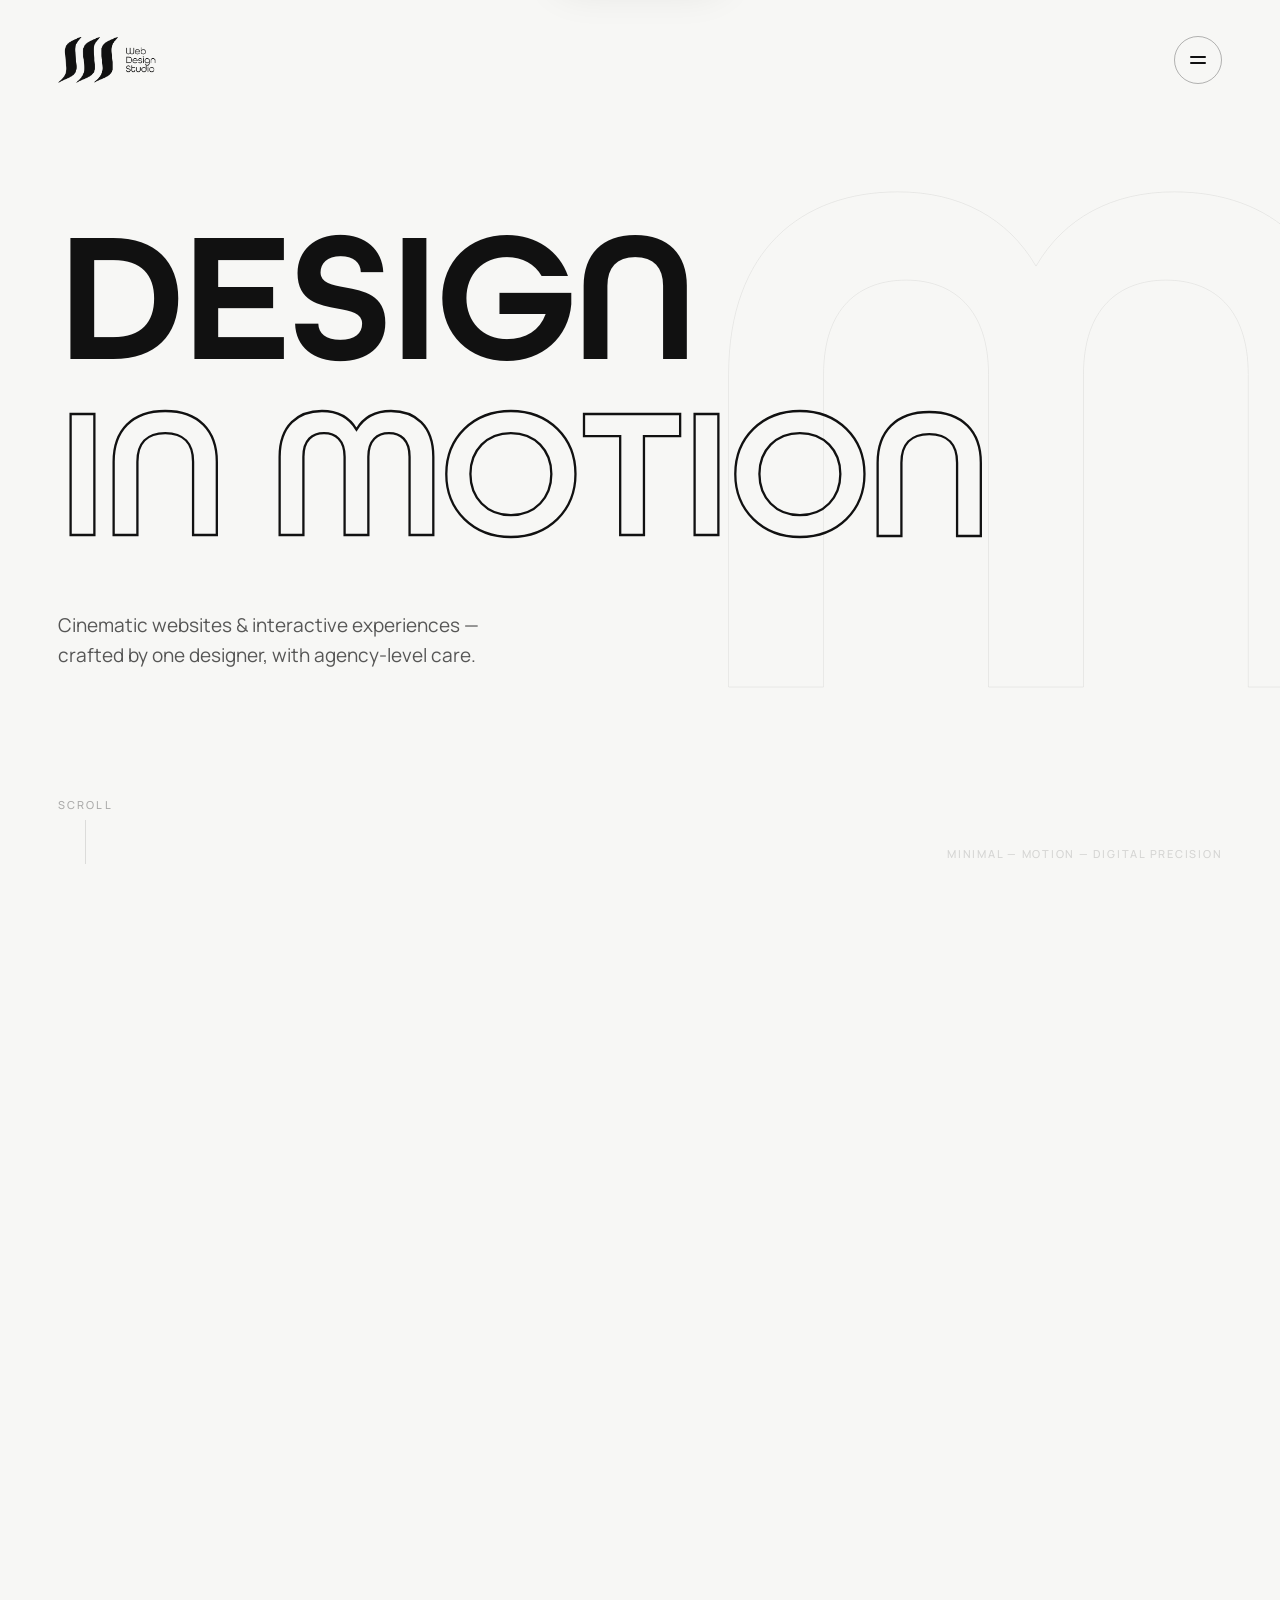
==== commit f0f84318: "Restore the M Web Design Studio site on main The PAWAY landing had replaced the studio on main and o" ====
--- a/index.html
+++ b/index.html
@@ -1,285 +1,339 @@
 <!DOCTYPE html>
-<html lang="it">
+<html lang="en">
+
 <head>
   <meta charset="UTF-8" />
   <meta name="viewport" content="width=device-width, initial-scale=1.0" />
-  <title>PAWAY — Il primo gesto, a portata di mano.</title>
-  <meta name="description" content="Hai trovato un cane o un gatto in difficoltà? Con PAWAY puoi capire cosa fare e inviare una segnalazione." />
-  <meta name="theme-color" content="#F2F5EF" />
-  <link rel="icon" href="assets/favicon.svg" type="image/svg+xml" />
-  <link rel="preload" href="assets/fonts/bagel-fat-one-latin-400.woff2" as="font" type="font/woff2" crossorigin />
-  <link rel="preload" href="assets/fonts/nunito-sans-latin.woff2" as="font" type="font/woff2" crossorigin />
-  <link rel="stylesheet" href="css/style.css?v=11" />
-  <script>
-    /* Decide prima del primo disegno se la pagina userà la scena con il telefono fisso e l’ingresso animato */
-    (function () {
-      var ok = window.matchMedia && window.matchMedia("(prefers-reduced-motion: no-preference)").matches;
-      if (!ok) return;
-      document.documentElement.classList.add("has-motion");
-      if (window.matchMedia("(min-width: 900px) and (min-height: 620px)").matches) document.documentElement.classList.add("is-stage");
-    })();
-  </script>
+  <title>M — Web Design Studio</title>
+  <meta name="description"
+    content="M is a one-person web design studio crafting cinematic websites and interactive experiences with agency-level care." />
+  <link rel="icon" type="image/png" href="assets/logoicona%20pagina.png" />
+
+  <!-- Fonts: AllRound Gothic (if installed locally) → Poppins (bundled) → system-ui -->
+  <link rel="preload" href="assets/fonts/poppins-latin-600-normal.woff2" as="font" type="font/woff2" crossorigin />
+  <link rel="preload" href="assets/fonts/manrope-latin-400-normal.woff2" as="font" type="font/woff2" crossorigin />
+  <link rel="stylesheet" href="css/style.css" />
+  <noscript>
+    <style>
+      .loader,
+      .cursor-dot,
+      .cursor-ring {
+        display: none;
+      }
+    </style>
+  </noscript>
 </head>
+
 <body>
-  <a class="skip" href="#contenuto">Vai al contenuto</a>
-
-  <header class="site-head" data-head>
-    <div class="site-head__in">
-      <a class="brand" href="#top" aria-label="PAWAY, torna all’inizio">
-        <img src="assets/paway-logo.svg" alt="PAWAY" width="159" height="198" />
-      </a>
-      <nav class="nav" aria-label="Sezioni">
-        <a href="#come-funziona">Come funziona</a>
-        <a href="#presentazione">Video</a>
-        <a href="#nell-app">Nell’app</a>
-      </nav>
-      <a class="btn btn--sm" href="#download">Scarica l’app <span class="btn__dot" aria-hidden="true"></span></a>
+
+  <!-- ══════════════════════════════════════════
+       LOADER — brand logo reveal
+  ═══════════════════════════════════════════ -->
+  <div class="loader" aria-hidden="true">
+    <img class="loader__logo" src="assets/logo.png" alt="" width="333" height="155" />
+    <div class="loader__counter"><span class="loader__num">00</span></div>
+    <div class="loader__bar"><span class="loader__bar-fill"></span></div>
+  </div>
+
+  <!-- ══════════════════════════════════════════
+       CUSTOM CURSOR
+  ═══════════════════════════════════════════ -->
+  <div class="cursor-dot" aria-hidden="true"></div>
+  <div class="cursor-ring" aria-hidden="true"><span class="cursor-label">View</span></div>
+
+  <!-- film-scrubber: page progress as a hairline timeline -->
+  <div class="progress" aria-hidden="true"><span class="progress__bar"></span></div>
+
+  <!-- ══════════════════════════════════════════
+       HEADER — logo + custom trigger (top state)
+  ═══════════════════════════════════════════ -->
+  <header class="site-head">
+    <a href="#top" class="brand magnetic" aria-label="M — back to top">
+      <img class="brand__img" src="assets/logo.png" alt="M — Web Design Studio" width="333" height="155" />
+    </a>
+    <button class="trigger magnetic menu-trigger" aria-label="Open menu" aria-expanded="false">
+      <span class="trigger__ring"></span>
+      <span class="trigger__bar trigger__bar--a"></span>
+      <span class="trigger__bar trigger__bar--b"></span>
+    </button>
+  </header>
+
+  <!-- ══════════════════════════════════════════
+       FLOATING PILL NAV — appears on scroll
+  ═══════════════════════════════════════════ -->
+  <nav class="nav-pill" aria-label="Quick navigation">
+    <a href="#top" class="nav-pill__brand" aria-label="M — back to top">
+      <img src="assets/logo.png" alt="" width="333" height="155" />
+    </a>
+    <span class="nav-pill__sep"></span>
+    <button class="nav-pill__trigger menu-trigger" aria-label="Open menu" aria-expanded="false">
+      Menu <span class="nav-pill__dot"></span>
+    </button>
+  </nav>
+
+  <!-- ══════════════════════════════════════════
+       FULLSCREEN MENU OVERLAY
+  ═══════════════════════════════════════════ -->
+  <div class="menu" aria-hidden="true">
+    <nav class="menu__nav" aria-label="Main navigation">
+      <a class="menu__link" href="#top"><span class="menu__index">01</span><span class="menu__word">Home</span></a>
+      <a class="menu__link" href="#work"><span class="menu__index">02</span><span
+          class="menu__word">Portfolio</span></a>
+      <a class="menu__link" href="#studio"><span class="menu__index">03</span><span class="menu__word">Studio</span></a>
+      <a class="menu__link" href="#contact"><span class="menu__index">04</span><span
+          class="menu__word">Contact</span></a>
+    </nav>
+    <div class="menu__foot">
+      <a class="menu__mail" href="mailto:Mstudio_web@gmail.com">Mstudio_web@gmail.com</a>
+      <p class="menu__loc">Italy — working worldwide</p>
     </div>
-  </header>
-
-  <main id="contenuto">
-    <div class="stage" data-stage>
-      <section class="hero" id="top" aria-labelledby="hero-title">
-        <p class="eyebrow" data-intro>
-          <svg class="ico" aria-hidden="true"><use href="assets/icons.svg#i-bolt" /></svg>
-          Segnala. Aiuta. Proteggi.
-        </p>
-        <h1 class="hero__title" id="hero-title" data-intro><span class="hero__line">Il primo gesto,</span> <span class="hero__line">a portata di&nbsp;mano.</span></h1>
-        <p class="hero__text" data-intro>Hai trovato un cane o un gatto in difficoltà? Con PAWAY puoi capire cosa fare e inviare una segnalazione.</p>
-        <div class="hero__actions" data-intro>
-          <a class="btn" href="#download">
-            Scarica l’app
-            <svg class="btn__icon" viewBox="0 0 32 32" aria-hidden="true"><circle cx="16" cy="16" r="14.5" fill="none" stroke="currentColor" stroke-width="2" /><path d="M9.5 16h12M17 10.5l5.5 5.5-5.5 5.5" fill="none" stroke="currentColor" stroke-width="2" stroke-linecap="round" stroke-linejoin="round" /></svg>
+  </div>
+
+  <!-- ScrollSmoother structure: overlays (header, menu, cursor, pill)
+       live outside; only the page flow is smoothed -->
+  <div id="smooth-wrapper">
+    <div id="smooth-content">
+      <main id="top">
+
+        <!-- ══════════════════════════════════════
+         HERO
+    ═══════════════════════════════════════ -->
+        <section class="hero" data-section>
+          <!-- Parallax layers (slow → fast) -->
+          <div class="hero__watermark" data-speed="0.35" aria-hidden="true">M</div>
+          <div class="hero__inner" data-speed="1.12">
+
+            <h1 class="hero__title">
+              <span class="hero__line">Design</span>
+              <span class="hero__line hero__line--outline">in&nbsp;motion</span>
+            </h1>
+            <p class="hero__claim">Cinematic websites &amp; interactive experiences —<br />
+              crafted by one designer, with agency-level care.</p>
+          </div>
+
+          <div class="hero__foot">
+            <div class="hero__scroll">
+              <span>Scroll</span>
+              <span class="hero__scroll-line"></span>
+            </div>
+            <p class="hero__meta">Minimal — Motion — Digital Precision</p>
+          </div>
+        </section>
+
+        <!-- ══════════════════════════════════════
+         01 · MANIFESTO / STUDIO
+    ═══════════════════════════════════════ -->
+        <section class="manifesto" id="studio" data-section>
+          <div class="manifesto__bg" data-speed="0.5" aria-hidden="true">
+            <svg viewBox="0 0 120 100" fill="none" xmlns="http://www.w3.org/2000/svg">
+              <path d="M 14 88 L 14 14 L 60 66 L 106 14 L 106 88" stroke="currentColor" stroke-width="1"
+                stroke-linecap="round" stroke-linejoin="round" />
+            </svg>
+          </div>
+
+          <header class="section-head">
+            <span class="section-head__num">01</span>
+            <span class="section-head__rule" data-rule></span>
+            <span class="section-head__name">Studio</span>
+          </header>
+
+          <div class="manifesto__body" data-skew>
+            <p class="manifesto__text" data-lines>
+              Motion is meaning. Precision is trust. I design and build websites
+              the way films are directed — <em>frame by frame</em>, with intent.
+              No noise, no templates. Just craft.
+            </p>
+            <p class="manifesto__aside" data-lines>
+              M is a studio of one. Every decision — each pixel, spacing and
+              timing curve — passes through a single pair of eyes. That is the
+              point.
+            </p>
+          </div>
+        </section>
+
+        <!-- kinetic ticker — speed reacts to scroll velocity -->
+        <div class="ticker" aria-hidden="true">
+          <div class="ticker__track">
+            <span class="ticker__item">Minimal — Motion — Cinematic — Interactive — Premium — Clean&nbsp;—&nbsp;</span>
+            <span class="ticker__item">Minimal — Motion — Cinematic — Interactive — Premium — Clean&nbsp;—&nbsp;</span>
+          </div>
+        </div>
+
+        <!-- ══════════════════════════════════════
+         02 · PORTFOLIO — showreel, zoom parallax
+         The frame scales up while pinned; the video
+         starts the moment the zoom reaches full screen.
+    ═══════════════════════════════════════ -->
+        <section class="reel" id="work" data-section>
+          <header class="section-head">
+            <span class="section-head__num">02</span>
+            <span class="section-head__rule" data-rule></span>
+            <span class="section-head__name">Portfolio</span>
+          </header>
+
+          <div class="reel__stage">
+            <!-- context around the frame — fades as the zoom takes over -->
+            <h3 class="reel__bigtitle" aria-hidden="true">SHOWREEL</h3>
+            <p class="reel__side reel__side--l">Maria Maturi</p>
+            <p class="reel__side reel__side--r">Portfolio ©2026</p>
+            <p class="reel__hint">Scroll to play</p>
+
+            <div class="reel__frame">
+              <video class="reel__video" src="assets/showreel.mp4" poster="assets/showreel-poster.jpg" muted playsinline
+                loop preload="metadata"></video>
+              <div class="reel__shade" aria-hidden="true"></div>
+              <div class="reel__caption">
+                <span class="reel__cap-title">Portfolio — Maria Maturi</span>
+                <span class="reel__cap-tag">Design · Motion · Digital Precision</span>
+              </div>
+              <button class="reel__sound" aria-label="Attiva l'audio" aria-pressed="false">
+                <span class="reel__sound-dot"></span>Sound
+              </button>
+            </div>
+          </div>
+        </section>
+
+        <!-- ══════════════════════════════════════
+         03 · PROCESS / SERVICES
+    ═══════════════════════════════════════ -->
+        <section class="services" id="process" data-section>
+          <header class="section-head">
+            <span class="section-head__num">03</span>
+            <span class="section-head__rule" data-rule></span>
+            <span class="section-head__name">Process</span>
+          </header>
+
+          <ul class="services__list" data-skew>
+            <li class="service" data-count="01">
+              <span class="service__fill" aria-hidden="true"></span>
+              <span class="service__index">/&nbsp;<b data-num>00</b> — Phase</span>
+              <h3 class="service__name">Design</h3>
+              <p class="service__desc">Art direction, identity and interfaces with editorial clarity.</p>
+              <span class="service__rule" data-rule></span>
+            </li>
+            <li class="service" data-count="02">
+              <span class="service__fill" aria-hidden="true"></span>
+              <span class="service__index">/&nbsp;<b data-num>00</b> — Phase</span>
+              <h3 class="service__name">Development</h3>
+              <p class="service__desc">Hand-built front-ends. Clean code, 60fps, zero bloat.</p>
+              <span class="service__rule" data-rule></span>
+            </li>
+            <li class="service" data-count="03">
+              <span class="service__fill" aria-hidden="true"></span>
+              <span class="service__index">/&nbsp;<b data-num>00</b> — Phase</span>
+              <h3 class="service__name">Motion</h3>
+              <p class="service__desc">GSAP choreography — scroll, hover and cuts that feel directed.</p>
+              <span class="service__rule" data-rule></span>
+            </li>
+            <li class="service" data-count="04">
+              <span class="service__fill" aria-hidden="true"></span>
+              <span class="service__index">/&nbsp;<b data-num>00</b> — Phase</span>
+              <h3 class="service__name">Strategy</h3>
+              <p class="service__desc">Positioning, structure and content that build trust.</p>
+              <span class="service__rule" data-rule></span>
+            </li>
+          </ul>
+        </section>
+
+        <!-- ══════════════════════════════════════
+         04 · CONTACT (dark, interactive)
+    ═══════════════════════════════════════ -->
+        <section class="cta" id="contact" data-section>
+          <!-- parallax electric halo behind the headline -->
+          <div class="cta__glow" data-speed="0.55" aria-hidden="true"></div>
+
+          <header class="section-head section-head--dark">
+            <span class="section-head__num">04</span>
+            <span class="section-head__rule" data-rule></span>
+            <span class="section-head__name">Contact</span>
+          </header>
+
+          <div class="cta__body">
+            <p class="cta__eyebrow"><span class="cta__pulse"></span>Available for select projects — 2026</p>
+
+            <h2 class="cta__title" data-fill>
+              <span class="cta__line">Let’s make</span>
+              <span class="cta__line">something</span>
+              <span class="cta__line cta__line--em">worth watching</span>
+            </h2>
+
+            <div class="cta__panel">
+              <a class="cta__mail magnetic" href="mailto:Mstudio_web@gmail.com" data-cursor="link">
+                <span class="cta__mail-top">Start a project</span>
+                <span class="cta__mail-addr">
+                  <span class="cta__mail-text">Mstudio_web@gmail.com</span>
+                  <span class="cta__mail-arrow" aria-hidden="true">→</span>
+                </span>
+              </a>
+            </div>
+          </div>
+        </section>
+
+        <!-- ══════════════════════════════════════
+         FOOTER (dark)
+    ═══════════════════════════════════════ -->
+        <footer class="footer" data-section>
+          <div class="footer__watermark" data-speed="0.68" aria-hidden="true">
+            <img src="assets/logo.png" alt="" width="333" height="155" />
+          </div>
+
+          <a class="footer__lead" href="mailto:Mstudio_web@gmail.com" data-fill data-cursor="link">
+            <span class="footer__lead-line">Let’s talk</span>
           </a>
-          <a class="link" href="#come-funziona">Come funziona
-            <svg viewBox="0 0 16 16" aria-hidden="true"><path d="M8 2.5v11M3.5 9 8 13.5 12.5 9" fill="none" stroke="currentColor" stroke-width="1.8" stroke-linecap="round" stroke-linejoin="round" /></svg>
-          </a>
-        </div>
-        <ul class="facts" data-intro>
-          <li><svg class="ico" aria-hidden="true"><use href="assets/icons.svg#i-search" /></svg>Guida pratica</li>
-          <li><svg class="ico" aria-hidden="true"><use href="assets/icons.svg#i-pin" /></svg>Enti e veterinari vicini</li>
-          <li><svg class="ico" aria-hidden="true"><use href="assets/icons.svg#i-alert" /></svg>Segnalazione SOS</li>
-        </ul>
-      </section>
-
-      <div class="device-col">
-        <div class="chip chip--sent" data-chip aria-hidden="true">
-          <span class="chip__ico chip__ico--ok"><svg><use href="assets/icons.svg#i-check" /></svg></span>
-          <span><strong>Segnalazione inviata</strong><small>Ferito · Roma, Trastevere</small></span>
-        </div>
-        <div class="chip chip--map" data-chip aria-hidden="true">
-          <span class="chip__ico"><svg><use href="assets/icons.svg#i-pin" /></svg></span>
-          <span><strong>Mappa</strong><small>Veterinari, rifugi, enti</small></span>
-        </div>
-
-        <div class="device-sticky">
-          <figure class="device" data-device>
-            <span class="device__btn device__btn--action" aria-hidden="true"></span>
-            <span class="device__btn device__btn--up" aria-hidden="true"></span>
-            <span class="device__btn device__btn--down" aria-hidden="true"></span>
-            <span class="device__btn device__btn--side" aria-hidden="true"></span>
-            <img class="device__screen is-active" data-screen="0"
-              src="assets/img/app-home.webp"
-              srcset="assets/img/app-home-sm.webp 402w, assets/img/app-home.webp 804w"
-              sizes="(min-width: 900px) 360px, 280px"
-              width="804" height="1748" fetchpriority="high" decoding="async"
-              alt="La home di PAWAY: il pulsante Invia segnalazione e la scheda Mappa con veterinari, rifugi ed enti vicini." />
-            <img class="device__screen" data-screen="1"
-              src="assets/img/app-guida.webp"
-              srcset="assets/img/app-guida-sm.webp 402w, assets/img/app-guida.webp 804w"
-              sizes="360px" width="804" height="1748" loading="lazy" decoding="async"
-              alt="La guida di PAWAY: un manuale pratico, la ricerca e le schede per cane e gatto." />
-            <img class="device__screen" data-screen="2"
-              src="assets/img/app-segnala.webp"
-              srcset="assets/img/app-segnala-sm.webp 402w, assets/img/app-segnala.webp 804w"
-              sizes="360px" width="804" height="1748" loading="lazy" decoding="async"
-              alt="La segnalazione SOS: scegli tra abbandonato, ferito, maltrattato e randagio." />
-            <img class="device__screen" data-screen="3"
-              src="assets/img/app-aggiornamenti.webp"
-              srcset="assets/img/app-aggiornamenti-sm.webp 402w, assets/img/app-aggiornamenti.webp 804w"
-              sizes="360px" width="804" height="1748" loading="lazy" decoding="async"
-              alt="Gli aggiornamenti: età, salute e stato attuale degli animali segnalati." />
-          </figure>
-        </div>
-      </div>
-
-      <section class="how" id="come-funziona" aria-labelledby="how-title">
-        <p class="kicker">Come funziona</p>
-        <h2 class="how__title" id="how-title">Dal dubbio al primo gesto, in tre passaggi.</h2>
-        <ol class="steps">
-          <li class="step" data-step="1">
-            <img class="step__thumb" src="assets/img/app-guida-sm.webp" width="402" height="874" loading="lazy" decoding="async" alt="" />
-            <div class="step__body">
-              <span class="step__num" aria-hidden="true">01</span>
-              <h3 class="step__name">Esplora</h3>
-              <p>Trova la guida e i contatti utili.</p>
-            </div>
-          </li>
-          <li class="step" data-step="2">
-            <img class="step__thumb" src="assets/img/app-segnala-sm.webp" width="402" height="874" loading="lazy" decoding="async" alt="" />
-            <div class="step__body">
-              <span class="step__num" aria-hidden="true">02</span>
-              <h3 class="step__name">Segnala</h3>
-              <p>Descrivi l’animale, la situazione e il luogo.</p>
-            </div>
-          </li>
-          <li class="step" data-step="3">
-            <img class="step__thumb" src="assets/img/app-aggiornamenti-sm.webp" width="402" height="874" loading="lazy" decoding="async" alt="" />
-            <div class="step__body">
-              <span class="step__num" aria-hidden="true">03</span>
-              <h3 class="step__name">Segui</h3>
-              <p>Ritrova le tue segnalazioni e gli aggiornamenti nell’app.</p>
-            </div>
-          </li>
-        </ol>
-      </section>
-    </div>
-
-    <div class="band" aria-hidden="true">
-      <div class="band__track">
-        <span>Il primo gesto può partire da te</span><i></i>
-        <span>Segnala.</span><i></i><span>Aiuta.</span><i></i><span>Proteggi.</span><i></i>
-        <span>Il primo gesto può partire da te</span><i></i>
-        <span>Segnala.</span><i></i><span>Aiuta.</span><i></i><span>Proteggi.</span><i></i>
-      </div>
-    </div>
-
-    <section class="film" id="presentazione" aria-labelledby="film-title">
-      <div class="film__head">
-        <p class="kicker">Teaser</p>
-        <h2 id="film-title">PAWAY · teaser cinematico</h2>
-        <p class="film__lead">Il servizio raccontato in un video breve, con la stessa identità visiva del progetto.</p>
-      </div>
-      <figure class="film__frame" data-reveal data-film>
-        <video class="film__video" data-film-video controls playsinline preload="metadata" width="1920" height="1080"
-          poster="assets/img/paway-teaser-poster.webp" aria-label="PAWAY · teaser cinematico">
-          <source src="assets/video/paway-teaser-cinematico.mp4" type="video/mp4" />
-        </video>
-        <figcaption class="film__cap">PAWAY | Teaser cinematico</figcaption>
-      </figure>
-    </section>
-
-    <section class="features" id="nell-app" aria-labelledby="features-title">
-      <div class="features__head">
-        <p class="kicker">Nell’app</p>
-        <h2 id="features-title">Tutto quello che serve, quando serve.</h2>
-      </div>
-      <div class="bento">
-        <article class="tile tile--ink tile--wide tile--map" data-reveal>
-          <div class="map" data-map aria-label="Mappa interattiva di Roma con i punti PAWAY. Trascina per esplorare, scegli un segnaposto per i dettagli.">
-            <div class="map__world" data-map-world>
-              <img class="map__img" src="assets/img/app-mappa.webp" width="1662" height="2300" loading="lazy" decoding="async" draggable="false"
-                alt="La mappa di PAWAY: Roma dal centro storico a San Giovanni." />
-              <svg class="map__route" data-map-route viewBox="0 0 830.8 1150" preserveAspectRatio="none" aria-hidden="true"><path d="" /></svg>
-              <span class="map__you" data-map-you aria-hidden="true"></span>
-              <button class="map__pin" type="button" data-map-pin="enpa" aria-label="ENPA Roma, Associazione · Cani e gatti"><svg viewBox="0 0 25 34" aria-hidden="true"><path d="M12.5 33.5C12.5 33.5 25 20.4 25 12.5A12.5 12.5 0 0 0 0 12.5C0 20.4 12.5 33.5 12.5 33.5Z"/><circle class="map__pin-dot" cx="12.5" cy="12.5" r="4.6"/></svg></button>
-              <button class="map__pin" type="button" data-map-pin="vigili" aria-label="Vigili del Fuoco, Comando · Roma"><svg viewBox="0 0 25 34" aria-hidden="true"><path d="M12.5 33.5C12.5 33.5 25 20.4 25 12.5A12.5 12.5 0 0 0 0 12.5C0 20.4 12.5 33.5 12.5 33.5Z"/><circle class="map__pin-dot" cx="12.5" cy="12.5" r="4.6"/></svg></button>
-              <button class="map__pin" type="button" data-map-pin="polizia" aria-label="Polizia Locale, Comando generale · Roma"><svg viewBox="0 0 25 34" aria-hidden="true"><path d="M12.5 33.5C12.5 33.5 25 20.4 25 12.5A12.5 12.5 0 0 0 0 12.5C0 20.4 12.5 33.5 12.5 33.5Z"/><circle class="map__pin-dot" cx="12.5" cy="12.5" r="4.6"/></svg></button>
-            </div>
-
-            <button class="map__edge" type="button" data-map-pin="lndc" aria-label="LNDC · Ostia, fuori dalla mappa, a sud-ovest">
-              <svg viewBox="0 0 25 34" aria-hidden="true"><path d="M12.5 33.5C12.5 33.5 25 20.4 25 12.5A12.5 12.5 0 0 0 0 12.5C0 20.4 12.5 33.5 12.5 33.5Z"/><circle class="map__pin-dot" cx="12.5" cy="12.5" r="4.6"/></svg>
-              <span>LNDC</span>
-            </button>
-
-            <h3 class="map__title"><svg class="ico" aria-hidden="true"><use href="assets/icons.svg#i-pin" /></svg>Mappa</h3>
-            <p class="map__hint" data-map-hint>Trascina per esplorare · tocca un segnaposto</p>
-
-            <div class="map__scale" data-map-scale aria-hidden="true"><span>500 m</span></div>
-            <div class="map__zoom" role="group" aria-label="Zoom">
-              <button type="button" data-map-zoom="1" aria-pressed="true">1×</button>
-              <button type="button" data-map-zoom="2" aria-pressed="false">2×</button>
-              <button type="button" data-map-zoom="3" aria-pressed="false">3×</button>
-            </div>
-            <button class="map__expand" type="button" data-map-expand aria-label="Apri la mappa a schermo intero" aria-pressed="false">
-              <svg viewBox="0 0 24 24" aria-hidden="true"><path d="M4 9V4h5M20 9V4h-5M4 15v5h5M20 15v5h-5" fill="none" stroke="currentColor" stroke-width="2.2" stroke-linecap="round" stroke-linejoin="round"/></svg>
-            </button>
-
-            <div class="map__sheet" data-map-sheet hidden>
-              <button class="map__sheet-close" type="button" data-map-close aria-label="Chiudi la scheda"></button>
-              <div class="map__card" role="dialog" aria-modal="false" aria-labelledby="map-card-title">
-                <h4 class="map__card-title" id="map-card-title" data-card="name"></h4>
-                <p class="map__card-kind" data-card="kind"></p>
-                <p class="map__card-addr" data-card="address"></p>
-                <div class="map__card-foot">
-                  <p class="map__card-zone"><span data-card="zone"></span><small>Zona di Roma</small></p>
-                  <button class="map__card-btn" type="button" data-map-directions>Indicazioni
-                    <svg viewBox="0 0 32 32" aria-hidden="true"><circle cx="16" cy="16" r="14.5" fill="none" stroke="currentColor" stroke-width="2"/><path d="M9.5 16h12M17 10.5l5.5 5.5-5.5 5.5" fill="none" stroke="currentColor" stroke-width="2" stroke-linecap="round" stroke-linejoin="round"/></svg>
-                  </button>
-                </div>
-                <div class="map__dir" data-map-dir hidden>
-                  <p class="map__dir-row"><i class="map__dir-dot map__dir-dot--you"></i>Tua posizione<strong data-card="time"></strong></p>
-                  <p class="map__dir-row"><i class="map__dir-dot"></i><span data-card="short"></span><small data-card="distance"></small></p>
-                  <p class="map__dir-note">Punti sulla mappa · traffico non incluso</p>
-                  <a class="map__dir-go" data-map-navigate href="#" target="_blank" rel="noopener">Naviga</a>
-                </div>
-              </div>
-            </div>
-          </div>
-        </article>
-        <article class="tile tile--coral" data-reveal>
-          <svg class="tile__ico" aria-hidden="true"><use href="assets/icons.svg#i-alert" /></svg>
-          <h3>SOS</h3>
-          <p>Quattro situazioni da cui partire.</p>
-          <ul class="pills">
-            <li>Abbandonato</li><li class="is-on">Ferito</li><li>Maltrattato</li><li>Randagio</li>
-          </ul>
-        </article>
-        <article class="tile" data-reveal>
-          <svg class="tile__ico" aria-hidden="true"><use href="assets/icons.svg#i-search" /></svg>
-          <h3>Guida</h3>
-          <p>Prima di agire, capisci come aiutare. Una scheda per ogni esigenza.</p>
-          <div class="toggle" aria-hidden="true"><span class="is-on">Cane</span><span>Gatto</span></div>
-        </article>
-        <article class="tile tile--ink tile--orb" data-reveal>
-          <video class="tile__orb" data-orb muted loop playsinline preload="metadata" poster="assets/img/helpaw-orb.webp" width="720" height="640" aria-hidden="true" tabindex="-1">
-            <source src="assets/img/helpaw-orb.mp4" type="video/mp4" />
-          </video>
-          <h3>Helpaw AI</h3>
-          <p>L’assistente che ti accompagna nella segnalazione.</p>
-        </article>
-        <article class="tile" data-reveal>
-          <svg class="tile__ico" aria-hidden="true"><use href="assets/icons.svg#i-phone" /></svg>
-          <h3>Numeri utili</h3>
-          <p>Enti e forze dell’ordine, pronti da chiamare anche offline.</p>
-        </article>
-      </div>
-    </section>
-
-    <section class="download" id="download" aria-labelledby="download-title" tabindex="-1">
-      <div class="download__card" data-reveal>
-        <svg class="download__mark" viewBox="41 13 80 113" aria-hidden="true" focusable="false"><use href="assets/paway-logo.svg#mark" /></svg>
-        <div class="download__copy">
-          <h2 class="download__title" id="download-title">Scarica PAWAY</h2>
-          <p class="download__text">La guida e la segnalazione, sempre con te.</p>
-        </div>
-        <div class="stores" data-stores>
-          <p class="stores__soon">Disponibile prossimamente</p>
-        </div>
-      </div>
-    </section>
-  </main>
-
-  <footer class="footer">
-    <div class="footer__in">
-      <a class="brand brand--foot" href="#top" aria-label="PAWAY, torna all’inizio">
-        <img src="assets/paway-logo.svg" alt="PAWAY" width="159" height="198" />
-      </a>
-      <p class="footer__tag">Il primo gesto può partire da te.</p>
-      <nav class="footer__nav" aria-label="Sezioni, piè di pagina">
-        <a href="#come-funziona">Come funziona</a>
-        <a href="#presentazione">Video</a>
-        <a href="#nell-app">Nell’app</a>
-        <a href="#download">Scarica l’app</a>
-      </nav>
-      <p class="footer__copy">© <span data-year>2026</span> PAWAY</p>
-    </div>
-  </footer>
-
+
+          <div class="footer__grid">
+            <div class="footer__col footer__col--brand">
+              <a href="#top" class="footer__brand magnetic" aria-label="M — back to top">
+                <img src="assets/logo.png" alt="M — Web Design Studio" width="333" height="155" />
+              </a>
+              <p class="footer__blurb">One-person studio, agency-level care. Cinematic websites &amp; interactive
+                experiences, designed and built end to end.</p>
+            </div>
+
+            <nav class="footer__col" aria-label="Sitemap">
+              <span class="footer__label">Sitemap</span>
+              <a class="footer__link u-line" href="#top">Home</a>
+              <a class="footer__link u-line" href="#work">Portfolio</a>
+              <a class="footer__link u-line" href="#studio">Studio</a>
+              <a class="footer__link u-line" href="#process">Process</a>
+              <a class="footer__link u-line" href="#contact">Contact</a>
+            </nav>
+
+            <nav class="footer__col" aria-label="Social">
+              <span class="footer__label">Elsewhere</span>
+              <a class="footer__link u-line" href="#" rel="noopener">Instagram</a>
+              <a class="footer__link u-line" href="#" rel="noopener">LinkedIn</a>
+              <a class="footer__link u-line" href="#" rel="noopener">Behance</a>
+              <a class="footer__link u-line" href="mailto:Mstudio_web@gmail.com">Email</a>
+            </nav>
+
+            <div class="footer__col footer__col--say">
+              <span class="footer__label">Say hello</span>
+              <a class="footer__mail u-line" href="mailto:Mstudio_web@gmail.com">Mstudio_web@gmail.com</a>
+              <button class="footer__top magnetic" type="button" data-top>
+                <span>Back to top</span>
+                <span class="footer__top-arrow" aria-hidden="true">↑</span>
+              </button>
+            </div>
+          </div>
+
+          <div class="footer__base">
+            <p class="footer__credit">©&nbsp;<span data-year>2026</span> M — Designed &amp; built by Maria Maturi</p>
+            <p class="footer__credit footer__credit--r">Italy · <span class="cta__clock" data-clock>—</span> local</p>
+          </div>
+        </footer>
+
+      </main>
+    </div><!-- /smooth-content -->
+  </div><!-- /smooth-wrapper -->
+
+  <!-- GSAP core + plugins (local, no CDN) -->
   <script src="vendor/gsap.min.js"></script>
   <script src="vendor/ScrollTrigger.min.js"></script>
-  <script src="vendor/lenis.min.js"></script>
-  <script src="js/config.js?v=10"></script>
-  <script src="js/main.js?v=10"></script>
+  <script src="vendor/ScrollSmoother.min.js"></script>
+  <script src="vendor/SplitText.min.js"></script>
+  <script src="vendor/DrawSVGPlugin.min.js"></script>
+  <script src="js/main.js"></script>
 </body>
-</html>
+
+</html>
--- a/css/style.css
+++ b/css/style.css
@@ -1,1074 +1,765 @@
-/* PAWAY — fondo #F2F5EF · inchiostro #171717 · corallo #DB766B · blu #679FD4 · verde #94CCAD
-   Bagel Fat One solo per il titolo d’apertura, Nunito Sans per tutto il resto */
-
+/* ════════════════════════════════════════════════════════════
+   M — Web Design Studio
+   Palette:  #F7F7F5 base · #111111 ink · #1A46FF electric accent
+   Type:     AllRound Gothic (display) → Poppins fallback
+             Manrope (text)
+════════════════════════════════════════════════════════════ */
+
+/* ── Fonts (bundled, no CDN) ─────────────────────────────── */
+/* AllRound Gothic — display face (Medium 500 / Demi 600) */
 @font-face {
-  font-family: "Bagel Fat One";
-  src: url("../assets/fonts/bagel-fat-one-latin-400.woff2") format("woff2");
-  font-weight: 400;
-  font-style: normal;
-  font-display: swap;
+  font-family: 'AllRound Gothic';
+  src: url('../assets/fonts/allround-gothic-500.otf') format('opentype');
+  font-weight: 500; font-style: normal; font-display: swap;
 }
 @font-face {
-  font-family: "Nunito Sans";
-  src: url("../assets/fonts/nunito-sans-latin.woff2") format("woff2");
-  font-weight: 300 900;
-  font-style: normal;
-  font-display: swap;
-}
-
+  font-family: 'AllRound Gothic';
+  src: url('../assets/fonts/allround-gothic-600.otf') format('opentype');
+  font-weight: 600; font-style: normal; font-display: swap;
+}
+@font-face {
+  font-family: 'Poppins';
+  src: url('../assets/fonts/poppins-latin-500-normal.woff2') format('woff2');
+  font-weight: 500; font-style: normal; font-display: swap;
+}
+@font-face {
+  font-family: 'Poppins';
+  src: url('../assets/fonts/poppins-latin-600-normal.woff2') format('woff2');
+  font-weight: 600; font-style: normal; font-display: swap;
+}
+@font-face {
+  font-family: 'Manrope';
+  src: url('../assets/fonts/manrope-latin-400-normal.woff2') format('woff2');
+  font-weight: 400; font-style: normal; font-display: swap;
+}
+@font-face {
+  font-family: 'Manrope';
+  src: url('../assets/fonts/manrope-latin-500-normal.woff2') format('woff2');
+  font-weight: 500; font-style: normal; font-display: swap;
+}
+
+/* ── Tokens ──────────────────────────────────────────────── */
 :root {
-  --bg: #f2f5ef;
-  --ink: #171717;
-  --coral: #db766b;
-  --coral-text: #c6695f;   /* 3.4:1 sul fondo, per il testo grande */
-  --coral-deep: #c6695f;
-  --blue: #679fd4;
-  --green: #94ccad;
-  --muted: #4b514d;
-  --line: rgba(23, 23, 23, 0.14);
-  --card: #fbfcf8;
-  --display: "Bagel Fat One", "Nunito Sans", system-ui, sans-serif;
-  --text: "Nunito Sans", system-ui, -apple-system, "Segoe UI", sans-serif;
-  --max: 1240px;
-  --gutter: clamp(20px, 5vw, 88px);
-  --head-h: clamp(68px, 7vw, 84px);
-  --radius-pill: 100px;
-  --ease: cubic-bezier(0.22, 1, 0.36, 1);
-
-  /* telefono: la schermata è 402 × 874; cornice, raggio e Dynamic Island in proporzione a un iPhone 16 */
-  --bezel: calc(var(--dev-w) * 0.03);
-  --dev-w: min(360px, calc((100svh - var(--head-h) - 56px) / 2.174));
-  --dev-h: calc(var(--dev-w) * 2.174 + var(--bezel) * 2);
-  --dev-top: 12px;
-}
-
-*, *::before, *::after { box-sizing: border-box; }
-@media (prefers-reduced-motion: no-preference) {
-  html { scroll-behavior: smooth; }
-}
-/* Con Lenis attivo lo scorrimento morbido lo fa lui */
-html.lenis, html.lenis body { height: auto; }
-html.lenis { scroll-behavior: auto; }
-.lenis.lenis-smooth { scroll-behavior: auto !important; }
-.lenis.lenis-stopped { overflow: clip; }
-html { scroll-padding-top: calc(var(--head-h) + 8px); }
+  --bg:   #F7F7F5;
+  --ink:  #111111;
+  --blue: #1A46FF;              /* electric accent on light backgrounds */
+  --blue-bright: #6E86FF;       /* lifted variant — legible on #111 dark */
+
+  --font-display: 'AllRound Gothic', 'Poppins', system-ui, -apple-system, 'Segoe UI', sans-serif;
+  --font-text:    'Manrope', system-ui, -apple-system, 'Segoe UI', sans-serif;
+
+  --pad: clamp(20px, 4.5vw, 72px);
+  --ease-out: cubic-bezier(0.16, 1, 0.3, 1);      /* soft expo — "fluidità" */
+  --ease-inout: cubic-bezier(0.83, 0, 0.17, 1);
+}
+
+/* ── Reset / base ────────────────────────────────────────── */
+*, *::before, *::after { box-sizing: border-box; margin: 0; padding: 0; }
+/* ScrollSmoother owns the scroll — native smooth behavior would fight it */
+html { scroll-behavior: auto; }
+body.menu-open, body.no-scroll { overflow: hidden; }
 body {
-  margin: 0;
   background: var(--bg);
   color: var(--ink);
-  font-family: var(--text);
-  font-size: 18px;
+  font-family: var(--font-text);
   font-weight: 400;
-  line-height: 1.45;
+  line-height: 1.6;
   -webkit-font-smoothing: antialiased;
-}
-main { overflow-x: clip; }
-img { display: block; max-width: 100%; height: auto; }
-h1, h2, h3, p, figure, ul, ol { margin: 0; }
-ul, ol { padding: 0; list-style: none; }
-a { color: inherit; }
-:focus-visible { outline: 3px solid var(--ink); outline-offset: 4px; border-radius: 6px; }
-::selection { background: var(--coral); color: var(--ink); }
-.ico { width: 1em; height: 1em; flex: none; }
-
-.skip {
-  position: absolute; left: var(--gutter); top: -60px; z-index: 50;
-  padding: 10px 16px;
-  border-radius: var(--radius-pill);
-  background: var(--ink); color: var(--bg);
-  font-weight: 800; text-decoration: none;
-}
-.skip:focus { top: 12px; }
-
-.site-head__in,
-.stage,
-.features,
-.download,
-.footer__in {
-  width: 100%;
-  max-width: calc(var(--max) + var(--gutter) * 2);
-  margin-inline: auto;
-  padding-inline: var(--gutter);
-}
-
-/* ── Intestazione: fissa, diventa vetro quando si scorre ── */
+  overflow-x: clip;
+}
+::selection { background: var(--blue); color: #F7F7F5; }
+
+/* ScrollSmoother wrapper — content is transform-scrolled inside */
+#smooth-wrapper { overflow: hidden; }
+#smooth-content { will-change: transform; }
+img, svg { display: block; max-width: 100%; }
+a { color: inherit; text-decoration: none; }
+button { font: inherit; color: inherit; background: none; border: 0; cursor: pointer; }
+ul { list-style: none; }
+:focus-visible { outline: 2px solid var(--blue); outline-offset: 4px; border-radius: 2px; }
+
+/* Underline-draw link (Interattività) */
+.u-line { position: relative; }
+.u-line::after {
+  content: ''; position: absolute; left: 0; bottom: -3px;
+  width: 100%; height: 1px; background: currentColor;
+  transform: scaleX(0); transform-origin: right;
+  transition: transform .55s var(--ease-out);
+}
+.u-line:hover::after { transform: scaleX(1); transform-origin: left; }
+
+/* ════════════════════════════════════════════════════════════
+   LOADER
+════════════════════════════════════════════════════════════ */
+.loader {
+  position: fixed; inset: 0; z-index: 1100;
+  background: var(--bg);
+  display: grid; place-items: center;
+}
+.loader__logo {
+  width: clamp(160px, 26vw, 260px); height: auto;
+  will-change: transform, opacity;
+}
+.loader__counter {
+  position: absolute; left: var(--pad); bottom: calc(var(--pad) - 8px);
+  font: 500 13px/1 var(--font-text);
+  letter-spacing: .14em; color: rgba(17, 17, 17, .55);
+}
+.loader__bar {
+  position: absolute; left: 0; bottom: 0; width: 100%; height: 2px;
+  background: rgba(17, 17, 17, .08);
+}
+.loader__bar-fill {
+  display: block; width: 100%; height: 100%;
+  background: var(--blue);
+  transform: scaleX(0); transform-origin: left;
+}
+
+/* ════════════════════════════════════════════════════════════
+   CUSTOM CURSOR (Modernità) — hidden on touch
+════════════════════════════════════════════════════════════ */
+.cursor-dot, .cursor-ring {
+  position: fixed; top: 0; left: 0; z-index: 1300;
+  pointer-events: none; border-radius: 50%;
+  will-change: transform;
+}
+.cursor-dot {
+  width: 8px; height: 8px; margin: -4px 0 0 -4px;
+  background: #fff; mix-blend-mode: difference;
+}
+.cursor-ring {
+  width: 36px; height: 36px; margin: -18px 0 0 -18px;
+  border: 1px solid #fff; mix-blend-mode: difference;
+  display: grid; place-items: center;
+  transition: width .45s var(--ease-out), height .45s var(--ease-out),
+              margin .45s var(--ease-out), border-color .3s,
+              background-color .3s;
+}
+.cursor-label {
+  font: 500 11px/1 var(--font-text); letter-spacing: .12em;
+  text-transform: uppercase; color: #F7F7F5;
+  opacity: 0; transition: opacity .3s;
+}
+/* over a project card → ring grows into a "View" badge */
+.cursor-ring.is-view {
+  width: 88px; height: 88px; margin: -44px 0 0 -44px;
+  background: var(--blue); border-color: var(--blue);
+  mix-blend-mode: normal;
+}
+.cursor-ring.is-view .cursor-label { opacity: 1; }
+/* over links/buttons → ring tightens, goes blue */
+.cursor-ring.is-link {
+  width: 52px; height: 52px; margin: -26px 0 0 -26px;
+  border-color: var(--blue); mix-blend-mode: normal;
+}
+@media (pointer: coarse) {
+  .cursor-dot, .cursor-ring { display: none; }
+}
+
+/* ════════════════════════════════════════════════════════════
+   FILM SCRUBBER — page progress hairline (Digital Precision)
+════════════════════════════════════════════════════════════ */
+.progress {
+  position: fixed; top: 0; left: 0; right: 0; height: 2px;
+  z-index: 1010; pointer-events: none;
+}
+.progress__bar {
+  display: block; height: 100%;
+  background: var(--blue);
+  transform: scaleX(0); transform-origin: left;
+  will-change: transform;
+}
+
+/* ════════════════════════════════════════════════════════════
+   HEADER (top state)
+════════════════════════════════════════════════════════════ */
 .site-head {
-  position: sticky;
-  top: 0;
-  z-index: 20;
-  height: var(--head-h);
-  transition: background-color 0.3s ease, box-shadow 0.3s ease, backdrop-filter 0.3s ease;
-}
-.site-head.is-scrolled {
-  background: rgba(242, 245, 239, 0.78);
-  backdrop-filter: blur(14px) saturate(140%);
-  -webkit-backdrop-filter: blur(14px) saturate(140%);
-  box-shadow: 0 1px 0 var(--line);
-}
-.site-head__in {
-  display: flex;
-  align-items: center;
-  justify-content: space-between;
-  gap: 24px;
-  height: 100%;
-}
-.brand { display: block; border-radius: 8px; }
-.brand img { width: auto; height: clamp(42px, 4.2vw, 52px); }
-.nav { display: flex; gap: clamp(20px, 3vw, 40px); margin-left: auto; }
-.nav a,
-.footer__nav a {
-  font-weight: 700;
-  font-size: 16px;
-  text-decoration: none;
-  padding: 8px 0;
-  background: linear-gradient(var(--coral), var(--coral)) left bottom / 0 2px no-repeat;
-  transition: background-size 0.35s var(--ease);
-}
-.nav a:hover, .nav a:focus-visible,
-.footer__nav a:hover, .footer__nav a:focus-visible { background-size: 100% 2px; }
-
-.kicker {
-  display: inline-flex;
-  align-items: center;
-  gap: 10px;
-  font-size: 14px;
-  font-weight: 800;
-  letter-spacing: 0.12em;
+  position: absolute; top: 0; left: 0; right: 0; z-index: 1000;
+  display: flex; justify-content: space-between; align-items: center;
+  padding: clamp(18px, 3vw, 36px) var(--pad);
+}
+.brand { display: block; transition: transform .4s; }
+.brand__img {
+  height: clamp(34px, 3.6vw, 46px); width: auto;
+  transition: filter .4s, transform .5s var(--ease-out);
+}
+/* hover: micro-rotazione + virata verso il blu (filter, il file resta intatto) */
+.brand:hover .brand__img {
+  transform: rotate(-4deg);
+  filter: invert(21%) sepia(92%) saturate(4900%) hue-rotate(230deg) brightness(97%);
+}
+
+/* custom trigger: circle + two micro-bars (not a classic hamburger) */
+.trigger {
+  position: relative; width: 48px; height: 48px;
+  display: grid; place-items: center;
+}
+.trigger__ring {
+  position: absolute; inset: 0; border-radius: 50%;
+  border: 1px solid rgba(17, 17, 17, .3);
+  transition: border-color .35s, transform .5s var(--ease-out);
+}
+.trigger:hover .trigger__ring { border-color: var(--blue); transform: scale(1.12); }
+.trigger__bar {
+  position: absolute; left: 50%; top: 50%;
+  width: 16px; height: 2px; margin: -1px 0 0 -8px; border-radius: 2px;
+  background: var(--ink);
+  transition: background-color .35s;
+}
+.trigger__bar--a { transform: translateY(-3px); }
+.trigger__bar--b { transform: translateY(3px); }
+
+/* menu open: header pins to viewport (the ✕ must stay reachable)
+   and colors flip for the dark overlay — the logo goes negative */
+body.menu-open .site-head { position: fixed; }
+body.menu-open .brand__img { filter: invert(1); }
+body.menu-open .trigger__bar { background-color: #F7F7F5; }
+body.menu-open .trigger__ring { border-color: rgba(247, 247, 245, .4); }
+
+/* ════════════════════════════════════════════════════════════
+   FLOATING PILL NAV (scrolled state)
+════════════════════════════════════════════════════════════ */
+.nav-pill {
+  position: fixed; top: 18px; left: 50%; z-index: 990;
+  display: flex; align-items: center; gap: 16px;
+  padding: 12px 20px; border-radius: 999px;
+  background: rgba(247, 247, 245, .72);
+  -webkit-backdrop-filter: blur(18px) saturate(1.4);
+  backdrop-filter: blur(18px) saturate(1.4);
+  border: 1px solid rgba(17, 17, 17, .07);
+  box-shadow: 0 10px 40px rgba(17, 17, 17, .09);
+  transform: translate(-50%, -180%);          /* hidden by default, GSAP drives it */
+  will-change: transform;
+}
+.nav-pill__brand { display: block; }
+.nav-pill__brand img { height: 20px; width: auto; transition: transform .4s var(--ease-out); }
+.nav-pill__brand:hover img { transform: rotate(-4deg); }
+.nav-pill__sep { width: 1px; height: 16px; background: rgba(17, 17, 17, .15); }
+.nav-pill__trigger {
+  display: flex; align-items: center; gap: 8px;
+  font: 500 12px/1 var(--font-text);
+  letter-spacing: .14em; text-transform: uppercase;
+  transition: color .3s;
+}
+.nav-pill__trigger:hover { color: var(--blue); }
+.nav-pill__dot {
+  width: 6px; height: 6px; border-radius: 50%;
+  background: var(--blue);
+  transition: transform .4s var(--ease-out);
+}
+.nav-pill__trigger:hover .nav-pill__dot { transform: scale(1.5); }
+
+/* ════════════════════════════════════════════════════════════
+   FULLSCREEN MENU OVERLAY
+════════════════════════════════════════════════════════════ */
+.menu {
+  position: fixed; inset: 0; z-index: 950;
+  background: var(--ink);
+  clip-path: inset(0 0 100% 0);
+  visibility: hidden;
+  display: flex; flex-direction: column; justify-content: center;
+  padding: var(--pad);
+}
+.menu__nav { display: flex; flex-direction: column; }
+.menu__link {
+  position: relative; display: flex; align-items: baseline; gap: clamp(14px, 2vw, 28px);
+  padding: clamp(6px, 1.2vh, 14px) 0;
+  overflow: hidden;                            /* mask for the line reveal */
+}
+.menu__index {
+  font: 500 clamp(11px, 1.2vw, 14px)/1 var(--font-text);
+  letter-spacing: .14em; color: var(--blue-bright);
+}
+.menu__word {
+  font-family: var(--font-display); font-weight: 600;
+  font-size: clamp(44px, 9.5vh, 110px); line-height: 1.02;
+  text-transform: uppercase; letter-spacing: -0.01em;
+  color: #F7F7F5;
+  transition: color .45s, transform .55s var(--ease-out);
+}
+.menu__link:hover .menu__word,
+.menu__link:focus-visible .menu__word { color: var(--blue-bright); transform: translateX(18px); }
+.menu__foot {
+  position: absolute; left: var(--pad); right: var(--pad); bottom: var(--pad);
+  display: flex; justify-content: space-between; align-items: baseline; gap: 16px;
+  flex-wrap: wrap;
+  font: 400 14px/1.5 var(--font-text); color: rgba(247, 247, 245, .55);
+}
+.menu__mail { color: #F7F7F5; }
+.menu__mail:hover { color: var(--blue-bright); }
+
+/* ════════════════════════════════════════════════════════════
+   SHARED SECTION PIECES
+════════════════════════════════════════════════════════════ */
+section { position: relative; }
+.section-head {
+  display: flex; align-items: center; gap: clamp(16px, 2vw, 28px);
+  padding: 0 var(--pad);
+  margin-bottom: clamp(48px, 8vh, 96px);
+}
+.section-head__num {
+  font-family: var(--font-display); font-weight: 600;
+  font-size: clamp(14px, 1.4vw, 18px); color: var(--blue);
+}
+.section-head__rule {
+  flex: 1; height: 1px; background: currentColor; opacity: .18;
+  transform: scaleX(0); transform-origin: left;   /* drawn in on scroll */
+}
+.section-head__name {
+  font: 500 clamp(11px, 1.1vw, 13px)/1 var(--font-text);
+  letter-spacing: .18em; text-transform: uppercase;
+}
+.section-head--dark { color: #F7F7F5; }
+.section-head--dark .section-head__num { color: var(--blue-bright); }
+
+/* ════════════════════════════════════════════════════════════
+   HERO
+════════════════════════════════════════════════════════════ */
+.hero {
+  min-height: 100svh;
+  display: flex; flex-direction: column; justify-content: center;
+  padding: clamp(96px, 14vh, 160px) var(--pad) clamp(120px, 16vh, 180px);
+  overflow: clip;
+}
+/* slowest layer — giant outline M */
+.hero__watermark {
+  position: absolute; top: 50%; right: -8vw;
+  transform: translateY(-50%);
+  font-family: var(--font-display); font-weight: 600;
+  font-size: 58vw; line-height: .8;
+  color: transparent;
+  -webkit-text-stroke: 1px rgba(17, 17, 17, .07);
+  user-select: none; pointer-events: none;
+  will-change: transform;
+}
+/* "in motion" — the outline line literally never stops moving:
+   each glyph rides a slow sine wave (started by JS after the intro) */
+.hero__line--outline .char { will-change: transform; }
+.hero__inner { position: relative; max-width: 1600px; will-change: transform; }
+.hero__label {
+  display: flex; align-items: center; gap: 12px;
+  font: 500 clamp(11px, 1.2vw, 13px)/1 var(--font-text);
+  letter-spacing: .18em; text-transform: uppercase;
+  margin-bottom: clamp(24px, 4vh, 48px);
+}
+.hero__label sup { font-size: .6em; }
+.hero__label-dot { width: 8px; height: 8px; border-radius: 50%; background: var(--blue); }
+.hero__title {
+  font-family: var(--font-display); font-weight: 600;
+  font-size: clamp(64px, 14.5vw, 230px);
+  line-height: .95; letter-spacing: -0.015em;
   text-transform: uppercase;
-  color: var(--coral-text);
-}
-.kicker::before { content: ""; width: 22px; height: 2px; background: currentColor; border-radius: 2px; }
-
-/* ── Pulsante: la pill scura dell’app con la freccia in cerchio ── */
-.btn {
+}
+.hero__line { display: block; }
+.hero__line--outline {
+  color: transparent;
+  -webkit-text-stroke: clamp(1.2px, .18vw, 2.5px) var(--ink);
+}
+.hero__claim {
+  margin-top: clamp(28px, 5vh, 56px);
+  font-size: clamp(15px, 1.6vw, 19px);
+  color: rgba(17, 17, 17, .7);
+  max-width: 52ch;
+}
+.hero__foot {
+  position: absolute; left: var(--pad); right: var(--pad); bottom: clamp(24px, 4vh, 44px);
+  display: flex; justify-content: space-between; align-items: flex-end;
+}
+.hero__scroll {
+  display: flex; flex-direction: column; align-items: center; gap: 10px;
+  font: 500 11px/1 var(--font-text); letter-spacing: .2em; text-transform: uppercase;
+}
+.hero__scroll-line {
+  width: 1px; height: 44px; background: var(--ink); opacity: .35;
+  transform-origin: top;
+}
+.hero__meta {
+  font: 500 11px/1.8 var(--font-text); letter-spacing: .16em;
+  text-transform: uppercase; color: rgba(17, 17, 17, .45);
+  text-align: right;
+}
+
+/* ── Hide blue path/orbit line ────────────────────────────── */
+.hero__path { display: none !important; }
+.hero__label { display: none !important; }
+
+/* ════════════════════════════════════════════════════════════
+   01 · MANIFESTO
+════════════════════════════════════════════════════════════ */
+.manifesto { padding: clamp(120px, 18vh, 220px) 0; overflow: clip; }
+.manifesto__bg {
+  position: absolute; top: 8%; left: -12vw;
+  width: 52vw; color: rgba(17, 17, 17, .05);
+  pointer-events: none; will-change: transform;
+}
+.manifesto__body {
+  padding: 0 var(--pad);
+  display: grid; grid-template-columns: minmax(0, 7fr) minmax(0, 3fr);
+  gap: clamp(40px, 6vw, 120px); align-items: end;
+}
+.manifesto__text {
+  font-family: var(--font-display); font-weight: 500;
+  font-size: clamp(28px, 4.4vw, 64px);
+  line-height: 1.18; letter-spacing: -0.01em;
+}
+.manifesto__text em { font-style: normal; color: var(--blue); }
+.manifesto__aside {
+  font-size: clamp(14px, 1.4vw, 17px);
+  color: rgba(17, 17, 17, .62);
+  max-width: 38ch;
+}
+
+/* ════════════════════════════════════════════════════════════
+   KINETIC TICKER — outline type, speed driven by scroll velocity
+════════════════════════════════════════════════════════════ */
+.ticker { overflow: clip; padding: clamp(30px, 6vh, 70px) 0; }
+.ticker__track { display: flex; width: max-content; will-change: transform; }
+.ticker__item {
+  font-family: var(--font-display); font-weight: 600;
+  font-size: clamp(44px, 7.5vw, 120px); line-height: 1.1;
+  text-transform: uppercase; letter-spacing: -0.01em;
+  white-space: nowrap;
+  color: transparent;
+  -webkit-text-stroke: 1.5px rgba(17, 17, 17, .3);
+}
+
+/* ════════════════════════════════════════════════════════════
+   02 · PORTFOLIO — showreel with pinned zoom parallax
+════════════════════════════════════════════════════════════ */
+.reel { padding-top: clamp(120px, 18vh, 220px); }
+.reel__stage {
   position: relative;
-  display: inline-flex;
-  align-items: center;
-  gap: 12px;
-  min-height: 52px;
-  padding: 7px 8px 7px 24px;
-  border-radius: var(--radius-pill);
+  height: 100vh; height: 100svh;
+  overflow: clip;
+  display: grid; place-items: center;
+}
+/* giant word behind the frame — spills out while the frame is small */
+.reel__bigtitle {
+  position: absolute; z-index: 0;
+  font-family: var(--font-display); font-weight: 600;
+  font-size: clamp(72px, 19vw, 300px); line-height: 1;
+  letter-spacing: -0.01em;
+  color: transparent;
+  -webkit-text-stroke: 1.5px rgba(17, 17, 17, .22);
+  white-space: nowrap; user-select: none; pointer-events: none;
+  will-change: transform, opacity;
+}
+.reel__side {
+  position: absolute; z-index: 0;
+  font: 500 11px/1 var(--font-text);
+  letter-spacing: .22em; text-transform: uppercase;
+  color: rgba(17, 17, 17, .5);
+  white-space: nowrap;
+}
+.reel__side--l { left: calc(var(--pad) - 6px); top: 50%; transform: rotate(-90deg) translateX(50%); transform-origin: left center; }
+.reel__side--r { right: calc(var(--pad) - 6px); top: 50%; transform: rotate(90deg) translateX(-50%); transform-origin: right center; }
+.reel__hint {
+  position: absolute; z-index: 0; bottom: clamp(20px, 4vh, 44px);
+  font: 500 11px/1 var(--font-text);
+  letter-spacing: .22em; text-transform: uppercase;
+  color: var(--blue);
+}
+/* the frame: full-viewport target size, scaled down then zoomed in by GSAP */
+.reel__frame {
+  position: absolute; inset: 0; z-index: 1;
   background: var(--ink);
-  color: var(--bg);
-  font-weight: 700;
-  font-size: 17px;
-  line-height: 1;
-  text-decoration: none;
-  overflow: hidden;
-  isolation: isolate;
-  transition: transform 0.35s var(--ease), box-shadow 0.35s var(--ease);
-}
-.btn::before {
-  content: "";
-  position: absolute; inset: 0; z-index: -1;
-  background: var(--coral-deep);
-  transform: translateY(101%);
-  transition: transform 0.45s var(--ease);
-}
-.btn:hover::before, .btn:focus-visible::before { transform: translateY(0); }
-.btn:hover { transform: translateY(-1px); box-shadow: 0 14px 30px -14px rgba(23, 23, 23, 0.5); }
-.btn__icon { width: 36px; height: 36px; flex: none; transition: transform 0.4s var(--ease); }
-.btn:hover .btn__icon { transform: translateX(3px) rotate(-45deg); }
-.btn--sm { min-height: 42px; padding: 6px 16px 6px 18px; font-size: 15px; gap: 10px; }
-.btn__dot { width: 8px; height: 8px; border-radius: 50%; background: var(--coral); transition: background-color 0.3s; }
-.btn:hover .btn__dot { background: var(--bg); }
-
-.link {
-  display: inline-flex;
-  align-items: center;
-  gap: 8px;
-  font-weight: 700;
-  font-size: 16px;
-  text-decoration: none;
-  padding: 8px 2px;
-  background: linear-gradient(var(--ink), var(--ink)) left bottom / 100% 1.5px no-repeat;
-}
-.link svg { width: 14px; height: 14px; transition: transform 0.35s var(--ease); }
-.link:hover svg { transform: translateY(3px); }
-
-/* ── Scena: apertura e «Come funziona» condividono il telefono ── */
-.stage {
+  overflow: hidden; border-radius: 20px;
+  transform: scale(.52);
+  box-shadow: 0 40px 120px rgba(17, 17, 17, .18);
+  will-change: transform;
+}
+.reel__video {
+  width: 100%; height: 100%;
+  object-fit: cover;
+  will-change: transform;
+}
+/* bottom scrim: keeps caption + sound readable on light footage */
+.reel__shade {
+  position: absolute; left: 0; right: 0; bottom: 0; height: 26%;
+  background: linear-gradient(to top, rgba(17, 17, 17, .42), transparent);
+  opacity: 0; pointer-events: none;    /* fades in with the caption */
+}
+.reel__caption {
+  position: absolute; left: clamp(20px, 3vw, 44px); bottom: clamp(20px, 3vw, 40px);
+  display: flex; flex-direction: column; gap: 5px;
+  color: #F7F7F5;
+  opacity: 0;                          /* GSAP fades it in at full zoom */
+  text-shadow: 0 1px 12px rgba(17, 17, 17, .35);
+}
+.reel__cap-title { font: 500 clamp(13px, 1.3vw, 16px)/1.3 var(--font-text); }
+.reel__cap-tag   { font: 400 clamp(11px, 1.1vw, 13px)/1.3 var(--font-text); color: rgba(247, 247, 245, .72); }
+.reel__sound {
+  position: absolute; right: clamp(20px, 3vw, 44px); bottom: clamp(20px, 3vw, 40px);
+  display: flex; align-items: center; gap: 9px;
+  padding: 12px 20px; border-radius: 999px;
+  border: 1px solid rgba(247, 247, 245, .35);
+  color: #F7F7F5;
+  font: 500 11px/1 var(--font-text);
+  letter-spacing: .18em; text-transform: uppercase;
+  -webkit-backdrop-filter: blur(10px); backdrop-filter: blur(10px);
+  opacity: 0; pointer-events: none;    /* enabled by GSAP at full zoom */
+  transition: border-color .35s;
+}
+.reel__sound:hover { border-color: var(--blue); }
+.reel__sound-dot {
+  width: 7px; height: 7px; border-radius: 50%;
+  background: rgba(247, 247, 245, .35);
+  transition: background-color .35s, transform .35s var(--ease-out);
+}
+.reel__sound.is-on .reel__sound-dot { background: var(--blue); transform: scale(1.35); }
+
+/* ════════════════════════════════════════════════════════════
+   03 · APPROACH / SERVICES
+════════════════════════════════════════════════════════════ */
+.services { padding: clamp(120px, 18vh, 220px) 0; }
+.services__list { padding: 0 var(--pad); }
+.service {
+  position: relative;
   display: grid;
-  grid-template-columns: minmax(0, 1fr) minmax(0, 1fr);
-  grid-template-areas:
-    "hero device"
-    "how  how";
-  column-gap: clamp(24px, 4vw, 72px);
-}
-
-.hero {
-  grid-area: hero;
+  grid-template-columns: minmax(0, 1.55fr) minmax(0, 1fr);
+  grid-template-areas: 'index index' 'name desc';
+  align-items: end;
+  column-gap: clamp(24px, 4vw, 72px); row-gap: clamp(10px, 1.6vh, 18px);
+  padding: clamp(30px, 5vh, 58px) 0;
+}
+.service > * { position: relative; z-index: 1; min-width: 0; }
+/* ink band that floods the whole row on hover */
+.service__fill {
+  position: absolute; z-index: 0; top: 0; bottom: 0;
+  left: calc(-1 * var(--pad)); right: calc(-1 * var(--pad));
+  background: var(--ink);
+  transform: scaleX(0); transform-origin: left center;
+  transition: transform .6s var(--ease-out);
+  will-change: transform;
+}
+.service:hover .service__fill { transform: scaleX(1); }
+/* small meta tag — clearly a label, not part of the category word */
+.service__index {
+  grid-area: index;
+  font: 500 12px/1 var(--font-text);
+  letter-spacing: .18em; text-transform: uppercase;
+  color: rgba(17, 17, 17, .45);
+  transition: color .45s;
+}
+.service__index b {
+  font-weight: 500; color: var(--blue);
+  font-variant-numeric: tabular-nums;
+  transition: color .45s;
+}
+.service__name {
+  grid-area: name;
+  font-family: var(--font-display); font-weight: 600;
+  font-size: clamp(36px, 6vw, 96px); line-height: 1;
+  text-transform: uppercase; letter-spacing: -0.01em;
+  transition: transform .6s var(--ease-out), color .45s;
+}
+.service__desc {
+  grid-area: desc; justify-self: end;
+  font-size: clamp(14px, 1.4vw, 17px); color: rgba(17, 17, 17, .6);
+  max-width: 40ch;
+  transition: color .45s;
+}
+.service__rule {
+  position: absolute; left: 0; right: 0; bottom: 0; height: 1px;
+  background: var(--ink); opacity: .14;
+  transform: scaleX(0); transform-origin: left;
+}
+/* flood state: everything flips to light on ink */
+.service:hover .service__name  { color: #F7F7F5; transform: translateX(18px); }
+.service:hover .service__desc  { color: rgba(247, 247, 245, .75); }
+.service:hover .service__index { color: rgba(247, 247, 245, .55); }
+.service:hover .service__index b { color: var(--blue-bright); }
+
+/* ════════════════════════════════════════════════════════════
+   04 · CONTACT (dark, interactive)
+════════════════════════════════════════════════════════════ */
+.cta {
   position: relative;
-  z-index: 2;
-  align-self: start;
-  padding-top: clamp(28px, 13svh, 140px);
-}
-.eyebrow {
-  display: inline-flex;
-  align-items: center;
-  gap: 10px;
-  padding: 8px 14px 8px 10px;
-  border: 1.5px solid var(--line);
-  border-radius: var(--radius-pill);
-  background: rgba(255, 255, 255, 0.45);
-  font-size: 14px;
-  font-weight: 800;
-  letter-spacing: 0.02em;
-}
-.eyebrow .ico { color: var(--coral-text); font-size: 15px; }
-.hero__title {
-  margin-top: clamp(18px, 2.4vw, 30px);
-  font-family: var(--display);
-  font-weight: 400;
-  font-size: clamp(38px, 4.15vw, 66px);
-  line-height: 1.1;
-  letter-spacing: -0.005em;
-}
-.hero__line { display: block; width: fit-content; white-space: nowrap; }
-.hero__text {
-  margin-top: clamp(16px, 1.8vw, 26px);
-  max-width: 31ch;
-  font-size: clamp(18px, 1.45vw, 22px);
-  line-height: 1.45;
-  color: #2a2f2c;
-}
-.hero__actions {
-  display: flex;
-  flex-wrap: wrap;
-  align-items: center;
-  gap: 14px 26px;
-  margin-top: clamp(24px, 2.6vw, 36px);
-}
-.facts {
-  display: flex;
-  flex-wrap: wrap;
-  gap: 10px 22px;
-  margin-top: clamp(32px, 4.5vw, 64px);
-  padding-top: 20px;
-  border-top: 1.5px solid var(--line);
-  font-size: 15px;
-  font-weight: 700;
-  color: var(--muted);
-}
-.facts li { display: inline-flex; align-items: center; gap: 8px; }
-.facts .ico { font-size: 17px; color: var(--ink); }
-
-.device-col {
-  grid-area: device;
-  position: relative;
-  padding-top: var(--dev-top);
-  padding-bottom: clamp(48px, 8svh, 96px);
-}
-.device-sticky {
-  position: relative;
-  z-index: 1;
-  display: flex;
-  justify-content: flex-end;
-  perspective: 1400px;
-}
-/* iPhone 16: scocca nera, bordo in alluminio, Dynamic Island, tasto Azione, volume e tasto laterale */
-.device {
-  position: relative;
-  width: calc(var(--dev-w) + var(--bezel) * 2);
-  padding: var(--bezel);
-  border-radius: calc(var(--dev-w) * 0.165);
-  background: #0a0a0b;
-  box-shadow:
-    0 0 0 2px #3b3b3e,
-    0 0 0 3px #1a1a1c,
-    inset 0 0 0 1px rgba(255, 255, 255, 0.06),
-    0 50px 90px -30px rgba(23, 23, 23, 0.55);
-  transform-style: preserve-3d;
-  will-change: transform;
-}
-.device::before {
-  content: "";
-  position: absolute;
-  z-index: 3;
-  top: calc(var(--bezel) + var(--dev-w) * 0.012);
-  left: 50%;
-  width: calc(var(--dev-w) * 0.3);
-  height: calc(var(--dev-w) * 0.07);
-  transform: translateX(-50%);
-  border-radius: 999px;
-  background: radial-gradient(circle at 82% 50%, #141b2c 0 8%, #000 10%);
-}
-.device__btn {
-  position: absolute;
-  width: 3px;
-  background: linear-gradient(90deg, #2a2a2d, #4a4a4e 50%, #2a2a2d);
-  border-radius: 2px 0 0 2px;
-  left: -5px;
-}
-.device__btn--action { top: 17.5%; height: 3.4%; }
-.device__btn--up { top: 23.5%; height: 6%; }
-.device__btn--down { top: 30.8%; height: 6%; }
-.device__btn--side { top: 26%; height: 9.5%; left: auto; right: -5px; border-radius: 0 2px 2px 0; }
-.device__screen {
-  width: 100%;
-  border-radius: calc(var(--dev-w) * 0.165 - var(--bezel));
-  background: var(--bg);
-}
-.device__screen:not([data-screen="0"]) { display: none; }
-
-/* Due elementi dell’interfaccia, fuori dallo schermo, danno la scala del telefono */
-.chip {
-  position: absolute;
-  z-index: 2;
-  display: none;
-  align-items: center;
-  gap: 12px;
-  padding: 10px 16px 10px 10px;
-  border-radius: 18px;
-  background: var(--card);
-  box-shadow: 0 24px 50px -18px rgba(23, 23, 23, 0.35), 0 0 0 1px rgba(23, 23, 23, 0.06);
-  font-size: 14px;
-  line-height: 1.2;
-  white-space: nowrap;
-}
-.chip strong { display: block; font-weight: 800; }
-.chip small { display: block; margin-top: 2px; font-size: 12.5px; color: var(--muted); font-weight: 600; }
-.chip__ico {
-  display: grid; place-items: center;
-  width: 38px; height: 38px;
-  border-radius: 12px;
-  background: var(--ink); color: var(--bg);
-}
-.chip__ico svg { width: 18px; height: 18px; }
-.chip__ico--ok { background: var(--green); color: var(--ink); }
-.chip--sent { top: calc(var(--dev-top) + var(--dev-h) * 0.14); right: calc(var(--dev-w) + var(--bezel) * 2 - 28px); }
-.chip--map { top: calc(var(--dev-top) + var(--dev-h) * 0.66); right: -14px; }
-@media (min-width: 900px) { .chip { display: inline-flex; } }
-
-/* ── Come funziona ── */
-.how {
-  grid-area: how;
-  padding-block: clamp(72px, 10vw, 140px) 0;
-}
-.how__title,
-.features__head h2 {
-  margin-top: 14px;
-  max-width: 18ch;
-  font-weight: 900;
-  font-size: clamp(30px, 3.1vw, 44px);
-  line-height: 1.08;
-  letter-spacing: -0.01em;
-}
-.steps {
-  margin-top: clamp(28px, 3.4vw, 48px);
-  display: grid;
-  gap: clamp(28px, 3vw, 44px);
-}
-.step {
-  display: grid;
-  grid-template-columns: clamp(112px, 13vw, 168px) minmax(0, 1fr);
-  align-items: center;
-  gap: clamp(20px, 3vw, 44px);
-}
-.step__thumb {
-  width: 100%;
-  border: 6px solid #0a0a0b;
-  border-radius: 22px;
-  background: #0a0a0b;
-  box-shadow: 0 0 0 1.5px #3b3b3e;
-}
-.step__num {
-  display: block;
-  margin-bottom: 10px;
-  font-size: 13px;
-  font-weight: 800;
-  letter-spacing: 0.12em;
-  color: var(--muted);
-}
-.step__name {
-  font-weight: 700;
-  font-size: clamp(28px, 2.6vw, 38px);
-  line-height: 1.1;
-  color: var(--coral-text);
-}
-.step p {
-  margin-top: 6px;
-  max-width: 30ch;
-  font-size: clamp(18px, 1.4vw, 21px);
-}
-
-/* Statico su schermi larghi: tre colonne, ognuna con la sua schermata */
-@media (min-width: 761px) {
-  .steps { grid-template-columns: repeat(3, minmax(0, 1fr)); gap: clamp(24px, 4vw, 64px); }
-  .step { grid-template-columns: minmax(0, 1fr); align-items: start; align-content: start; gap: 24px; }
-  .step__thumb { width: min(100%, 220px); border-width: 7px; border-radius: 34px; }
-}
-
-/* ── Scena attiva (desktop, movimento consentito, JavaScript) ── */
-.is-stage .stage {
-  grid-template-areas:
-    "hero device"
-    "how  device";
-}
-.is-stage .hero { min-height: calc(100svh - var(--head-h)); }
-.is-stage .device-col { padding-bottom: 0; }
-.is-stage .device-sticky {
-  position: sticky;
-  top: max(calc(var(--head-h) + 8px), calc((100svh - var(--dev-h)) / 2));
-}
-.is-stage .device__screen:not([data-screen="0"]) {
-  display: block;
-  position: absolute;
-  inset: var(--bezel);
-  width: calc(100% - var(--bezel) * 2);
-}
-.is-stage .device__screen { opacity: 0; transition: opacity 0.4s ease; }
-.is-stage .device__screen.is-active { opacity: 1; }
-.is-stage .how { padding-top: 0; }
-.is-stage .how .kicker { margin-top: clamp(24px, 8svh, 96px); }
-.is-stage .steps { display: block; margin-top: 0; }
-.is-stage .step {
-  display: flex;
-  align-items: center;
-  min-height: 54svh;
-}
-.is-stage .step:last-child { min-height: 64svh; }
-.is-stage .step__thumb { display: none; }
-.is-stage .step__body {
-  position: relative;
-  padding-left: 28px;
-  opacity: 0.3;
-  transform: translateX(0);
-  transition: opacity 0.4s ease;
-}
-.is-stage .step__body::before {
-  content: "";
-  position: absolute; left: 0; top: 6px; bottom: 6px;
-  width: 3px; border-radius: 3px;
-  background: var(--coral);
-  transform: scaleY(0);
-  transform-origin: top;
-  transition: transform 0.5s var(--ease);
-}
-.is-stage .step.is-active .step__body { opacity: 1; }
-.is-stage .step.is-active .step__body::before { transform: scaleY(1); }
-.is-stage .step__name { font-size: clamp(34px, 3.4vw, 52px); }
-.is-stage .step p { font-size: clamp(19px, 1.6vw, 23px); }
-
-/* Ingresso: con movimento consentito gli elementi dell’apertura partono invisibili e GSAP li porta dentro */
-.has-motion [data-intro],
-.has-motion .device,
-.has-motion .chip { opacity: 0; }
-.has-motion.is-ready [data-intro],
-.has-motion.is-ready .device,
-.has-motion.is-ready .chip { opacity: 1; }
-
-/* ── Nastro ── */
-.band {
-  margin-top: clamp(72px, 9vw, 128px);
-  padding-block: 18px;
-  background: var(--ink);
-  color: var(--bg);
-  overflow: hidden;
-}
-.band__track {
-  display: flex;
-  align-items: center;
-  gap: 28px;
-  width: max-content;
-  font-weight: 900;
-  font-size: clamp(18px, 1.8vw, 24px);
-  letter-spacing: 0.02em;
-  text-transform: uppercase;
-  white-space: nowrap;
-}
-.band__track i { width: 10px; height: 10px; border-radius: 50%; background: var(--coral); flex: none; }
-.has-motion .band__track { animation: band 34s linear infinite; }
-@keyframes band { to { transform: translateX(-50%); } }
-
-/* ── Video di presentazione ── */
-.film {
-  padding-block: clamp(72px, 9vw, 120px) clamp(24px, 4vw, 40px);
-}
-.film__head {
-  width: 100%;
-  max-width: calc(var(--max) + var(--gutter) * 2);
-  margin-inline: auto;
-  padding-inline: var(--gutter);
-}
-.film__head h2 {
-  margin-top: 14px;
-  max-width: 16ch;
-  font-weight: 900;
-  font-size: clamp(30px, 3.1vw, 44px);
-  line-height: 1.08;
-  letter-spacing: -0.01em;
-}
-.film__lead {
-  margin-top: 12px;
-  max-width: 42ch;
-  font-size: clamp(17px, 1.35vw, 20px);
-  color: var(--muted);
-}
-.film__frame {
-  margin: clamp(28px, 4vw, 48px) auto 0;
-  width: min(calc(100% - var(--gutter) * 2), var(--max));
-  padding: clamp(10px, 1.2vw, 14px);
-  border-radius: clamp(22px, 2.4vw, 32px);
-  background: var(--ink);
-  box-shadow: 0 40px 80px -40px rgba(23, 23, 23, 0.55), 0 0 0 1.5px rgba(23, 23, 23, 0.08);
-}
-.film__video {
-  display: block;
-  width: 100%;
-  height: auto;
-  border-radius: clamp(14px, 1.6vw, 22px);
-  background: #0a0a0b;
-  vertical-align: middle;
-}
-.film__cap {
-  margin-top: 12px;
-  padding-inline: clamp(8px, 1vw, 12px);
-  font-size: 14px;
-  font-weight: 600;
-  color: rgba(242, 245, 239, 0.72);
-  text-align: center;
-}
-
-/* ── Nell’app: bento ── */
-.features { padding-block: clamp(88px, 11vw, 160px) 0; }
-.features__head h2 {
-  max-width: 16ch;
-  font-size: clamp(36px, 4.2vw, 64px);
-  letter-spacing: -0.03em;
-}
-.bento {
-  display: grid;
-  grid-template-columns: 1.35fr 0.82fr 0.83fr;
-  grid-template-rows: minmax(340px, 42vw) minmax(280px, 32vw);
-  gap: clamp(16px, 1.5vw, 22px);
-  margin-top: clamp(36px, 4.5vw, 64px);
-}
-.tile--map { grid-column: 1 / 3; grid-row: 1; }
-.tile--coral { grid-column: 3; grid-row: 1; }
-.tile {
-  position: relative;
-  display: flex;
-  flex-direction: column;
-  min-height: 0;
-  height: 100%;
-  padding: clamp(26px, 2.6vw, 40px);
-  border-radius: clamp(28px, 2.2vw, 36px);
-  background: #fbfcf8;
-  box-shadow: 0 0 0 1px rgba(23, 23, 23, 0.08);
-  overflow: hidden;
-  transition: transform 0.5s var(--ease), box-shadow 0.5s var(--ease);
-}
-.tile:hover { transform: translateY(-4px); box-shadow: 0 0 0 1px rgba(23, 23, 23, 0.08), 0 28px 50px -28px rgba(23, 23, 23, 0.35); }
-.tile--ink { background: #121212; color: #f4f6f1; box-shadow: none; }
-.tile--ink:hover { box-shadow: 0 28px 50px -28px rgba(23, 23, 23, 0.55); }
-.tile--coral { background: #e07a70; color: #171717; box-shadow: none; }
-.tile__ico { width: 42px; height: 42px; margin-bottom: auto; stroke-width: 1.6; }
-.tile--coral .tile__ico { width: 48px; height: 48px; }
-.tile h3 {
-  margin-top: 22px;
-  font-weight: 800;
-  font-size: clamp(32px, 2.6vw, 44px);
-  line-height: 1.02;
-  letter-spacing: -0.03em;
-}
-.tile p {
-  margin-top: 10px;
-  max-width: 28ch;
-  font-size: clamp(17px, 1.25vw, 20px);
-  line-height: 1.35;
-  font-weight: 500;
-  color: #3a403c;
-}
-.tile--ink p { color: rgba(244, 246, 241, 0.78); max-width: 22ch; }
-.tile--coral p { color: #171717; font-weight: 600; }
-.pills, .toggle { display: flex; flex-wrap: wrap; gap: 10px; margin-top: 22px; }
-.pills li, .toggle span {
-  padding: 10px 16px;
-  border: 1.75px solid #171717;
-  border-radius: var(--radius-pill);
-  font-size: 13px;
-  font-weight: 800;
-  letter-spacing: 0.06em;
-  text-transform: uppercase;
-}
-.pills .is-on { background: #171717; color: #f4f6f1; }
-.toggle span { border-color: rgba(23, 23, 23, 0.16); text-transform: none; letter-spacing: -0.01em; font-size: 16px; font-weight: 800; padding: 10px 20px; }
-.toggle .is-on { background: #6aa3d4; color: #171717; border-color: #6aa3d4; }
-.tile--orb { justify-content: flex-end; }
-.tile--orb h3 { margin-top: 0; }
-/* La sfera di Helpaw è il video del brand, già composto sul colore della tile */
-.tile__orb {
-  position: absolute;
-  top: -18%;
-  right: -18%;
-  width: 92%;
-  height: auto;
-  aspect-ratio: 720 / 640;
-  object-fit: cover;
-  pointer-events: none;
-}
-.tile--orb::after {
-  content: "";
-  position: absolute;
-  inset: 0;
-  background: linear-gradient(to top, var(--ink) 28%, transparent 62%);
-  pointer-events: none;
-}
-.tile--orb h3, .tile--orb p { position: relative; z-index: 1; }
-/* ── Mappa interattiva: la schermata «mappa» dell’app, a tutta tile ── */
-.tile--map { padding: 0; min-height: 0; }
-.tile--map:hover { transform: none; }
-html.map-open, html.map-open body { overflow: hidden; }
-.map {
-  position: absolute;
-  inset: 0;
-  overflow: hidden;
-  background: #e9ede4;
-  color: var(--ink);
-  touch-action: pan-y;
-  user-select: none;
-  -webkit-user-select: none;
-  cursor: grab;
-}
-.map.is-dragging { cursor: grabbing; }
-.map.is-expanded {
-  position: fixed;
-  inset: 0;
-  z-index: 60;
-  border-radius: 0;
-}
-.map__world {
-  position: absolute;
-  left: 0;
-  top: 0;
-  transform-origin: 0 0;
-  will-change: transform;
-}
-.map__img {
-  display: block;
-  width: 830.8px;
-  height: 1150px;
-  max-width: none;
-  pointer-events: none;
-}
-.map__route {
-  position: absolute;
-  inset: 0;
-  width: 100%;
-  height: 100%;
-  overflow: visible;
-  pointer-events: none;
-}
-.map__route path {
-  fill: none;
-  stroke: var(--blue);
-  stroke-width: 4;
-  stroke-linecap: round;
-  stroke-linejoin: round;
-  stroke-dasharray: 10 9;
-  vector-effect: non-scaling-stroke;
-  opacity: 0;
-  transition: opacity 0.3s ease;
-}
-.map.has-route .map__route path { opacity: 1; }
-.map__you {
-  position: absolute;
-  width: 14px;
-  height: 14px;
-  border-radius: 50%;
-  background: var(--blue);
-  box-shadow: 0 0 0 3px var(--card), 0 0 0 10px rgba(103, 159, 212, 0.25);
+  background: var(--ink); color: #F7F7F5;
+  min-height: 100svh;
+  display: flex; flex-direction: column;
+  padding: clamp(100px, 16vh, 200px) 0 clamp(70px, 11vh, 130px);
+  overflow: clip;
+}
+/* electric halo, parallax layer behind the headline */
+.cta__glow {
+  position: absolute; z-index: 0;
+  top: 44%; left: 44%; width: 62vw; height: 62vw; max-width: 880px; max-height: 880px;
   transform: translate(-50%, -50%);
-  opacity: 0;
-  transition: opacity 0.3s ease;
-}
-.map.has-route .map__you { opacity: 1; }
-.map__pin, .map__edge {
-  position: absolute;
-  padding: 0;
-  border: 0;
-  background: none;
-  color: var(--blue);
-  cursor: pointer;
-}
-.map__pin {
-  width: 25px;
-  height: 34px;
-  transform: translate(-50%, -100%);
-  filter: drop-shadow(0 4px 6px rgba(0, 0, 0, 0.3));
-  transition: transform 0.25s var(--ease), filter 0.25s ease;
-}
-.map__pin svg, .map__edge svg { display: block; width: 100%; height: 100%; fill: currentColor; }
-.map__pin-dot { fill: var(--card); }
-.map__pin:hover, .map__pin:focus-visible { transform: translate(-50%, -100%) scale(1.15); }
-.map__pin.is-active { color: var(--coral); transform: translate(-50%, -100%) scale(1.25); }
-.map__pin:focus-visible, .map__edge:focus-visible { outline-offset: 2px; }
-.map__edge {
-  left: 10px;
-  bottom: 86px;
-  display: inline-flex;
-  align-items: center;
-  gap: 6px;
-  padding: 6px 12px 6px 8px;
-  border-radius: 999px;
-  background: var(--card);
-  color: var(--ink);
-  font-size: 12px;
-  font-weight: 800;
-  letter-spacing: 0.04em;
-  box-shadow: 0 8px 20px -10px rgba(0, 0, 0, 0.4), 0 0 0 1px rgba(23, 23, 23, 0.08);
-}
-.map__edge svg { width: 12px; height: 16px; color: var(--blue); }
-.map__edge::before {
-  content: "";
-  width: 0; height: 0;
-  border-style: solid;
-  border-width: 5px 7px 5px 0;
-  border-color: transparent var(--ink) transparent transparent;
-}
-.map__title {
-  position: absolute;
-  left: 14px;
-  top: 14px;
-  margin: 0;
-  display: inline-flex;
-  align-items: center;
-  gap: 8px;
-  padding: 8px 14px 8px 10px;
-  border-radius: 999px;
-  background: var(--ink);
-  color: var(--bg);
-  font-size: 15px;
-  font-weight: 800;
-  box-shadow: 0 10px 24px -12px rgba(0, 0, 0, 0.5);
-  pointer-events: none;
-}
-.map__title .ico { font-size: 16px; }
-.map__hint {
-  position: absolute;
-  left: 14px;
-  top: 58px;
-  margin: 0;
-  padding: 6px 10px;
-  border-radius: 10px;
-  background: rgba(251, 252, 248, 0.9);
-  font-size: 12.5px;
-  font-weight: 700;
-  color: var(--muted);
-  pointer-events: none;
-  transition: opacity 0.5s ease;
-}
-.map.is-touched .map__hint { opacity: 0; }
-.map__scale {
-  position: absolute;
-  left: 50%;
-  bottom: 70px;
-  transform: translateX(-50%);
-  padding: 0 4px 4px;
-  border: 2px solid var(--ink);
-  border-top: 0;
-  font-size: 11px;
-  font-weight: 800;
-  line-height: 1;
-  text-align: center;
-  color: var(--ink);
-  pointer-events: none;
-}
-.map__zoom {
-  position: absolute;
-  left: 50%;
-  bottom: 14px;
-  transform: translateX(-50%);
-  display: flex;
-  gap: 2px;
-  padding: 5px;
-  border-radius: 999px;
-  background: var(--card);
-  box-shadow: 0 10px 24px -12px rgba(0, 0, 0, 0.5), 0 0 0 1px rgba(23, 23, 23, 0.08);
-}
-.map__zoom button {
-  min-width: 44px;
-  height: 36px;
-  padding: 0 10px;
-  border: 0;
-  border-radius: 999px;
-  background: none;
-  color: var(--ink);
-  font: inherit;
-  font-size: 14px;
-  font-weight: 800;
-  cursor: pointer;
-}
-.map__zoom button[aria-pressed="true"] { background: var(--ink); color: var(--bg); }
-.map__expand {
-  position: absolute;
-  right: 14px;
-  bottom: 14px;
-  display: grid;
-  place-items: center;
-  width: 46px;
-  height: 46px;
-  border: 0;
-  border-radius: 50%;
-  background: var(--ink);
-  color: var(--bg);
-  cursor: pointer;
-  box-shadow: 0 10px 24px -12px rgba(0, 0, 0, 0.5);
-}
-.map__expand svg { width: 20px; height: 20px; }
-.map.is-expanded .map__expand svg { transform: rotate(180deg); }
-
-/* Scheda del punto: come l’overlay del prototipo, scura, sopra la mappa */
-.map__sheet {
-  position: absolute;
-  inset: 0;
-  z-index: 5;
-  display: grid;
-  place-items: center;
-  padding: 16px;
-  background: rgba(23, 23, 23, 0.42);
-  cursor: default;
-}
-.map__sheet[hidden] { display: none; }
-.map__sheet-close {
-  position: absolute;
-  inset: 0;
-  border: 0;
-  background: none;
-  cursor: pointer;
-}
-.map__card {
-  position: relative;
-  width: min(100%, 360px);
-  padding: 22px 24px 20px;
-  border-radius: 22px;
-  background: var(--ink);
-  color: var(--bg);
-  box-shadow: 0 30px 60px -20px rgba(0, 0, 0, 0.6), inset 0 0 0 1px rgba(255, 255, 255, 0.08);
-}
-.has-motion .map__card { animation: card-in 0.35s var(--ease); }
-@keyframes card-in { from { opacity: 0; transform: translateY(14px) scale(0.98); } }
-.map__card-title {
-  margin: 0;
-  font-family: var(--display);
-  font-weight: 400;
-  font-size: clamp(24px, 2.2vw, 30px);
-  line-height: 1.15;
-  text-align: center;
-}
-.map__card-kind { margin: 6px 0 0; text-align: center; font-size: 13px; font-weight: 700; color: var(--blue); }
-.map__card-addr { margin: 12px 0 0; text-align: center; font-size: 19px; font-weight: 500; }
-.map__card-foot {
-  display: flex;
-  align-items: center;
-  justify-content: space-between;
-  gap: 16px;
-  margin-top: 18px;
-}
-.map__card-zone { margin: 0; font-size: 16px; font-weight: 700; line-height: 1.1; }
-.map__card-zone small { display: block; margin-top: 3px; font-size: 9px; font-weight: 800; letter-spacing: 0.1em; text-transform: uppercase; opacity: 0.7; }
-.map__card-btn {
-  display: inline-flex;
-  align-items: center;
-  gap: 8px;
-  height: 40px;
-  padding: 0 6px 0 16px;
-  border: 0;
-  border-radius: 999px;
-  background: var(--bg);
-  color: var(--ink);
-  font: inherit;
-  font-size: 14px;
-  font-weight: 800;
-  cursor: pointer;
-}
-.map__card-btn svg { width: 28px; height: 28px; }
-.map__card-btn[aria-pressed="true"] { background: var(--coral); }
-.map__dir {
-  margin-top: 16px;
-  padding-top: 14px;
-  border-top: 1px solid rgba(242, 245, 239, 0.14);
-}
-.map__dir[hidden] { display: none; }
-.map__dir-row {
-  display: flex;
-  align-items: center;
-  gap: 10px;
-  margin: 0;
-  font-size: 15px;
-  font-weight: 600;
-}
-.map__dir-row + .map__dir-row { margin-top: 6px; }
-.map__dir-row strong { margin-left: auto; font-size: 22px; font-weight: 800; }
-.map__dir-row small { margin-left: auto; font-size: 12.5px; font-weight: 600; opacity: 0.7; }
-.map__dir-dot { width: 10px; height: 10px; border-radius: 50%; background: var(--bg); flex: none; }
-.map__dir-dot--you { background: var(--blue); }
-.map__dir-note { margin: 10px 0 0; font-size: 11px; font-weight: 600; opacity: 0.6; }
-.map__dir-go {
-  display: flex;
-  justify-content: center;
-  align-items: center;
-  height: 44px;
-  margin-top: 14px;
-  border-radius: 999px;
-  background: var(--bg);
-  color: var(--ink);
-  font-size: 14px;
-  font-weight: 800;
-  letter-spacing: 0.08em;
-  text-transform: uppercase;
-  text-decoration: none;
-}
-.map__dir-go:hover { background: var(--coral); }
-
-/* ── Download ── */
-.download {
-  padding-block: clamp(72px, 9vw, 128px) clamp(40px, 5vw, 72px);
-  scroll-margin-top: 16px;
-}
-.download:focus { outline: none; }
-.download__card {
-  position: relative;
-  display: flex;
-  flex-wrap: wrap;
-  align-items: center;
-  justify-content: space-between;
-  gap: 28px 48px;
-  min-height: clamp(180px, 18vw, 240px);
-  padding: clamp(36px, 4.6vw, 72px) clamp(32px, 5vw, 80px);
-  border-radius: clamp(32px, 2.8vw, 48px);
-  background: #e07a70;
-  color: #171717;
-  overflow: hidden;
-  isolation: isolate;
-}
-.download__mark {
-  position: absolute;
-  z-index: -1;
-  right: 6%;
-  top: 50%;
-  height: 150%;
-  width: auto;
-  fill: #171717;
-  opacity: 0.12;
-  transform: translateY(-50%);
-  pointer-events: none;
-}
-.download__title {
-  font-weight: 900;
-  font-size: clamp(40px, 4.4vw, 68px);
-  line-height: 0.98;
-  letter-spacing: -0.035em;
-}
-.download__text {
-  margin-top: 12px;
-  font-size: clamp(18px, 1.5vw, 22px);
-  font-weight: 600;
-  letter-spacing: -0.01em;
-}
-.stores { display: flex; flex-wrap: wrap; gap: 12px; }
-.stores__soon {
-  display: inline-flex;
-  align-items: center;
-  gap: 12px;
-  min-height: 64px;
-  padding: 0 28px;
-  border: 2px solid #171717;
-  border-radius: var(--radius-pill);
-  background: transparent;
-  font-weight: 800;
-  font-size: 18px;
-  letter-spacing: -0.01em;
-  white-space: nowrap;
-}
-.stores__soon::before {
-  content: "";
-  width: 9px; height: 9px;
-  border-radius: 50%;
-  background: var(--ink);
-}
-.store {
-  display: inline-flex;
-  align-items: center;
-  gap: 12px;
-  min-height: 56px;
-  padding: 0 22px 0 16px;
-  border-radius: 14px;
-  background: var(--ink);
-  color: var(--bg);
-  text-decoration: none;
-}
-.store svg { width: 26px; height: 26px; flex: none; }
-.store span { display: grid; line-height: 1.1; }
-.store small { font-size: 12px; font-weight: 600; }
-.store strong { font-size: 19px; font-weight: 800; }
-
-/* ── Piè di pagina ── */
-.footer { border-top: 1.5px solid var(--line); }
-.footer__in {
-  display: grid;
-  grid-template-columns: auto 1fr auto;
-  grid-template-areas: "brand tag nav" "brand copy nav";
-  align-items: center;
-  column-gap: clamp(20px, 3vw, 40px);
-  row-gap: 4px;
-  padding-block: 28px 36px;
-}
-.brand--foot { grid-area: brand; }
-.brand--foot img { height: 56px; }
-.footer__tag { grid-area: tag; font-weight: 800; font-size: 17px; }
-.footer__copy { grid-area: copy; font-size: 14px; font-weight: 600; color: var(--muted); }
-.footer__nav { grid-area: nav; display: flex; gap: 24px; }
-
-/* Reveal una tantum delle sezioni in basso (solo con movimento) */
-.has-motion [data-reveal] { opacity: 0; transform: translateY(22px); }
-.has-motion [data-reveal].is-in { opacity: 1; transform: none; transition: opacity 0.7s ease, transform 0.8s var(--ease); }
-
-@media (max-width: 1279px) {
-  .chip--sent { right: calc(var(--dev-w) + var(--bezel) * 2 - 60px); }
-}
-@media (max-width: 1023px) {
-  .hero__line { white-space: normal; }
-  .bento {
-    grid-template-columns: 1fr 1fr;
-    grid-template-rows: auto;
+  background: radial-gradient(circle, rgba(26, 70, 255, .55), rgba(26, 70, 255, 0) 62%);
+  filter: blur(20px); opacity: .5;
+  pointer-events: none; will-change: transform;
+}
+.cta__body {
+  position: relative; z-index: 1;
+  flex: 1;
+  padding: 0 var(--pad);
+  display: flex; flex-direction: column; justify-content: center;
+  gap: clamp(26px, 4vh, 48px);
+}
+.cta__eyebrow {
+  display: flex; align-items: center; gap: 13px;
+  font: 500 clamp(11px, 1.2vw, 13px)/1 var(--font-text);
+  letter-spacing: .18em; text-transform: uppercase; color: rgba(247, 247, 245, .65);
+}
+.cta__pulse {
+  width: 9px; height: 9px; border-radius: 50%; background: var(--blue-bright);
+  animation: ctaPulse 2.4s var(--ease-out) infinite;
+}
+@keyframes ctaPulse {
+  0%   { box-shadow: 0 0 0 0 rgba(110, 134, 255, .55); }
+  70%, 100% { box-shadow: 0 0 0 15px rgba(110, 134, 255, 0); }
+}
+/* outline headline — chars fill on cursor sweep (JS) */
+.cta__title {
+  font-family: var(--font-display); font-weight: 600;
+  font-size: clamp(44px, 9vw, 166px);
+  line-height: .98; text-transform: uppercase; letter-spacing: -0.02em;
+  color: transparent;
+  -webkit-text-stroke: clamp(1px, .14vw, 1.6px) rgba(247, 247, 245, .9);
+}
+.cta__line { display: block; overflow: hidden; }          /* reveal mask */
+.cta__line--em { -webkit-text-stroke-color: var(--blue-bright); }
+.cta__title .char { display: inline-block; will-change: transform; }
+
+.cta__panel {
+  display: flex; flex-wrap: wrap; align-items: flex-end;
+  justify-content: space-between; gap: clamp(32px, 5vw, 64px);
+  margin-top: clamp(14px, 3vh, 36px);
+}
+.cta__mail { display: flex; flex-direction: column; gap: 12px; }
+.cta__mail-top {
+  font: 500 12px/1 var(--font-text); letter-spacing: .16em; text-transform: uppercase;
+  color: rgba(247, 247, 245, .55);
+}
+.cta__mail-addr {
+  display: flex; align-items: center; gap: 16px;
+  font-family: var(--font-display); font-weight: 600;
+  font-size: clamp(22px, 3.6vw, 52px); letter-spacing: -0.01em;
+}
+.cta__mail-text { transition: color .3s; }
+.cta__mail-arrow { display: inline-block; transition: transform .5s var(--ease-out), color .3s; }
+.cta__mail:hover .cta__mail-text,
+.cta__mail:hover .cta__mail-arrow { color: var(--blue-bright); }
+.cta__mail:hover .cta__mail-arrow { transform: translateX(14px); }
+
+.cta__clock { font-variant-numeric: tabular-nums; }   /* used by the footer clock */
+
+/* ════════════════════════════════════════════════════════════
+   FOOTER (dark)
+════════════════════════════════════════════════════════════ */
+.footer {
+  position: relative; overflow: clip;
+  background: var(--ink); color: #F7F7F5;
+  padding: clamp(56px, 9vh, 110px) var(--pad) clamp(24px, 4vh, 40px);
+  border-top: 1px solid rgba(247, 247, 245, .1);
+}
+.footer__watermark {
+  position: absolute; right: -3vw; bottom: -6vh; z-index: 0;
+  width: clamp(320px, 44vw, 760px);
+  opacity: .06;
+  pointer-events: none; will-change: transform;
+  transition: opacity .6s;
+}
+.footer__watermark img { width: 100%; height: auto; filter: invert(1); }
+.footer:hover .footer__watermark { opacity: .1; }
+
+/* giant interactive "Let's talk" — chars fill on hover (JS) */
+.footer__lead {
+  position: relative; z-index: 1; display: inline-block;
+  font-family: var(--font-display); font-weight: 600;
+  font-size: clamp(58px, 15vw, 250px); line-height: .9;
+  text-transform: uppercase; letter-spacing: -0.02em;
+  color: transparent; -webkit-text-stroke: clamp(1px, .14vw, 1.8px) rgba(247, 247, 245, .9);
+  margin-bottom: clamp(44px, 8vh, 100px);
+}
+.footer__lead .char { display: inline-block; will-change: color; }
+
+.footer__grid {
+  position: relative; z-index: 1;
+  display: grid; grid-template-columns: 1.7fr 1fr 1fr 1.3fr;
+  gap: clamp(28px, 4vw, 64px);
+  padding-bottom: clamp(36px, 6vh, 80px);
+}
+.footer__col { display: flex; flex-direction: column; align-items: flex-start; gap: 13px; }
+.footer__col--brand { gap: 22px; }
+.footer__brand { display: block; }
+.footer__brand img {
+  height: 34px; width: auto; filter: invert(1);
+  transition: transform .5s var(--ease-out);
+}
+.footer__brand:hover img { transform: rotate(-4deg); }
+.footer__blurb { font-size: 14px; line-height: 1.6; color: rgba(247, 247, 245, .55); max-width: 34ch; }
+.footer__label {
+  font: 500 11px/1 var(--font-text); letter-spacing: .18em; text-transform: uppercase;
+  color: rgba(247, 247, 245, .4); margin-bottom: 6px;
+}
+.footer__link { font: 500 15px/1.1 var(--font-text); color: rgba(247, 247, 245, .82); }
+.footer__link:hover { color: #fff; }
+.footer__mail {
+  font-family: var(--font-display); font-weight: 600;
+  font-size: clamp(15px, 1.4vw, 19px); word-break: break-word;
+}
+.footer__top {
+  display: inline-flex; align-items: center; gap: 10px; margin-top: 10px;
+  padding: 12px 20px; border-radius: 999px; border: 1px solid rgba(247, 247, 245, .28);
+  font: 500 11px/1 var(--font-text); letter-spacing: .16em; text-transform: uppercase;
+  transition: border-color .35s, background-color .35s, color .35s;
+}
+.footer__top:hover { border-color: var(--blue-bright); background: var(--blue-bright); color: var(--ink); }
+.footer__top-arrow { transition: transform .4s var(--ease-out); }
+.footer__top:hover .footer__top-arrow { transform: translateY(-4px); }
+
+.footer__base {
+  position: relative; z-index: 1;
+  display: flex; justify-content: space-between; gap: 16px; flex-wrap: wrap;
+  border-top: 1px solid rgba(247, 247, 245, .12); padding-top: clamp(18px, 3vh, 28px);
+}
+.footer__credit { font-size: 12px; color: rgba(247, 247, 245, .45); }
+.footer__credit--r { text-align: right; }
+
+/* ════════════════════════════════════════════════════════════
+   RESPONSIVE
+════════════════════════════════════════════════════════════ */
+@media (max-width: 900px) {
+  .hero__watermark { font-size: 90vw; right: -20vw; }
+  .hero__meta { display: none; }
+  .manifesto__body { grid-template-columns: 1fr; align-items: start; }
+  .reel__frame { transform: scale(.68); border-radius: 14px; }
+  .reel__video { object-fit: contain; }
+  .reel__sound {
+    top: clamp(16px, 3vw, 24px);
+    bottom: auto;
+    right: clamp(16px, 3vw, 24px);
+    padding: 8px 14px;
   }
-  .tile--map { grid-column: 1 / -1; grid-row: auto; min-height: 360px; }
-  .tile--coral { grid-column: auto; grid-row: auto; min-height: 320px; }
-}
-
-/* ── Mobile: apertura compatta, poi la schermata ── */
-@media (max-width: 760px) {
-  :root { --dev-w: min(260px, 64vw); --dev-top: 28px; }
-  .nav { display: none; }
-  .stage {
-    grid-template-columns: minmax(0, 1fr);
-    grid-template-areas: "hero" "device" "how";
+  .reel__bigtitle { font-size: 26vw; }
+  .service {
+    grid-template-columns: 1fr;
+    grid-template-areas: 'index' 'name' 'desc';
+    align-items: start;
   }
-  .hero { padding-top: 8px; }
-  .hero__title { font-size: clamp(36px, 10.6vw, 54px); }
-  .hero__text { font-size: 18px; }
-  .hero__actions { margin-top: 22px; }
-  .facts, .hero__actions .link { display: none; }
-  .device-col { padding-bottom: 0; }
-  .how { padding-top: 72px; }
-  .band { margin-top: 64px; }
-  .bento { grid-template-columns: minmax(0, 1fr); grid-template-rows: none; }
-  .tile--map, .tile--coral { grid-column: auto; grid-row: auto; }
-  .tile--map { min-height: 0; aspect-ratio: 4 / 5; }
-  .tile { min-height: 240px; height: auto; }
-  .tile__ico { margin-bottom: 18px; }
-  .tile h3 { margin-top: 0; }
-  .tile--orb { min-height: 260px; }
-  .tile__orb { width: 56%; top: -4%; right: -6%; }
-  .map__hint { display: none; }
-  .map__scale { left: auto; right: 14px; bottom: 72px; transform: none; }
-  .footer__in {
-    grid-template-columns: 1fr;
-    grid-template-areas: "brand" "tag" "nav" "copy";
-    justify-items: start;
-    row-gap: 12px;
-  }
-  .footer__nav { flex-wrap: wrap; gap: 14px 20px; }
-}
+  .service__desc { justify-self: start; max-width: none; }
+  .cta__panel { flex-direction: column; align-items: flex-start; }
+  .footer__grid { grid-template-columns: 1fr 1fr; gap: 32px 24px; }
+  .footer__col--brand { grid-column: 1 / -1; }
+}
+@media (max-width: 560px) {
+  .footer__grid { grid-template-columns: 1fr; }
+}
+
+/* ════════════════════════════════════════════════════════════
+   REDUCED MOTION — content always accessible
+════════════════════════════════════════════════════════════ */
+@media (prefers-reduced-motion: reduce) {
+  html { scroll-behavior: auto; }
+  .loader { display: none; }
+  .nav-pill { transform: translate(-50%, 0); }
+  .cursor-dot, .cursor-ring { display: none; }
+  .reel__frame { transform: none; border-radius: 0; }
+  .reel__caption, .reel__sound { opacity: 1; pointer-events: auto; }
+  /* outline headlines filled so they stay legible without hover */
+  .cta__title, .footer__lead { color: #F7F7F5; -webkit-text-stroke-width: 0; }
+  .cta__pulse { animation: none; }
+  *, *::before, *::after { transition-duration: .01ms !important; animation-duration: .01ms !important; }
+}
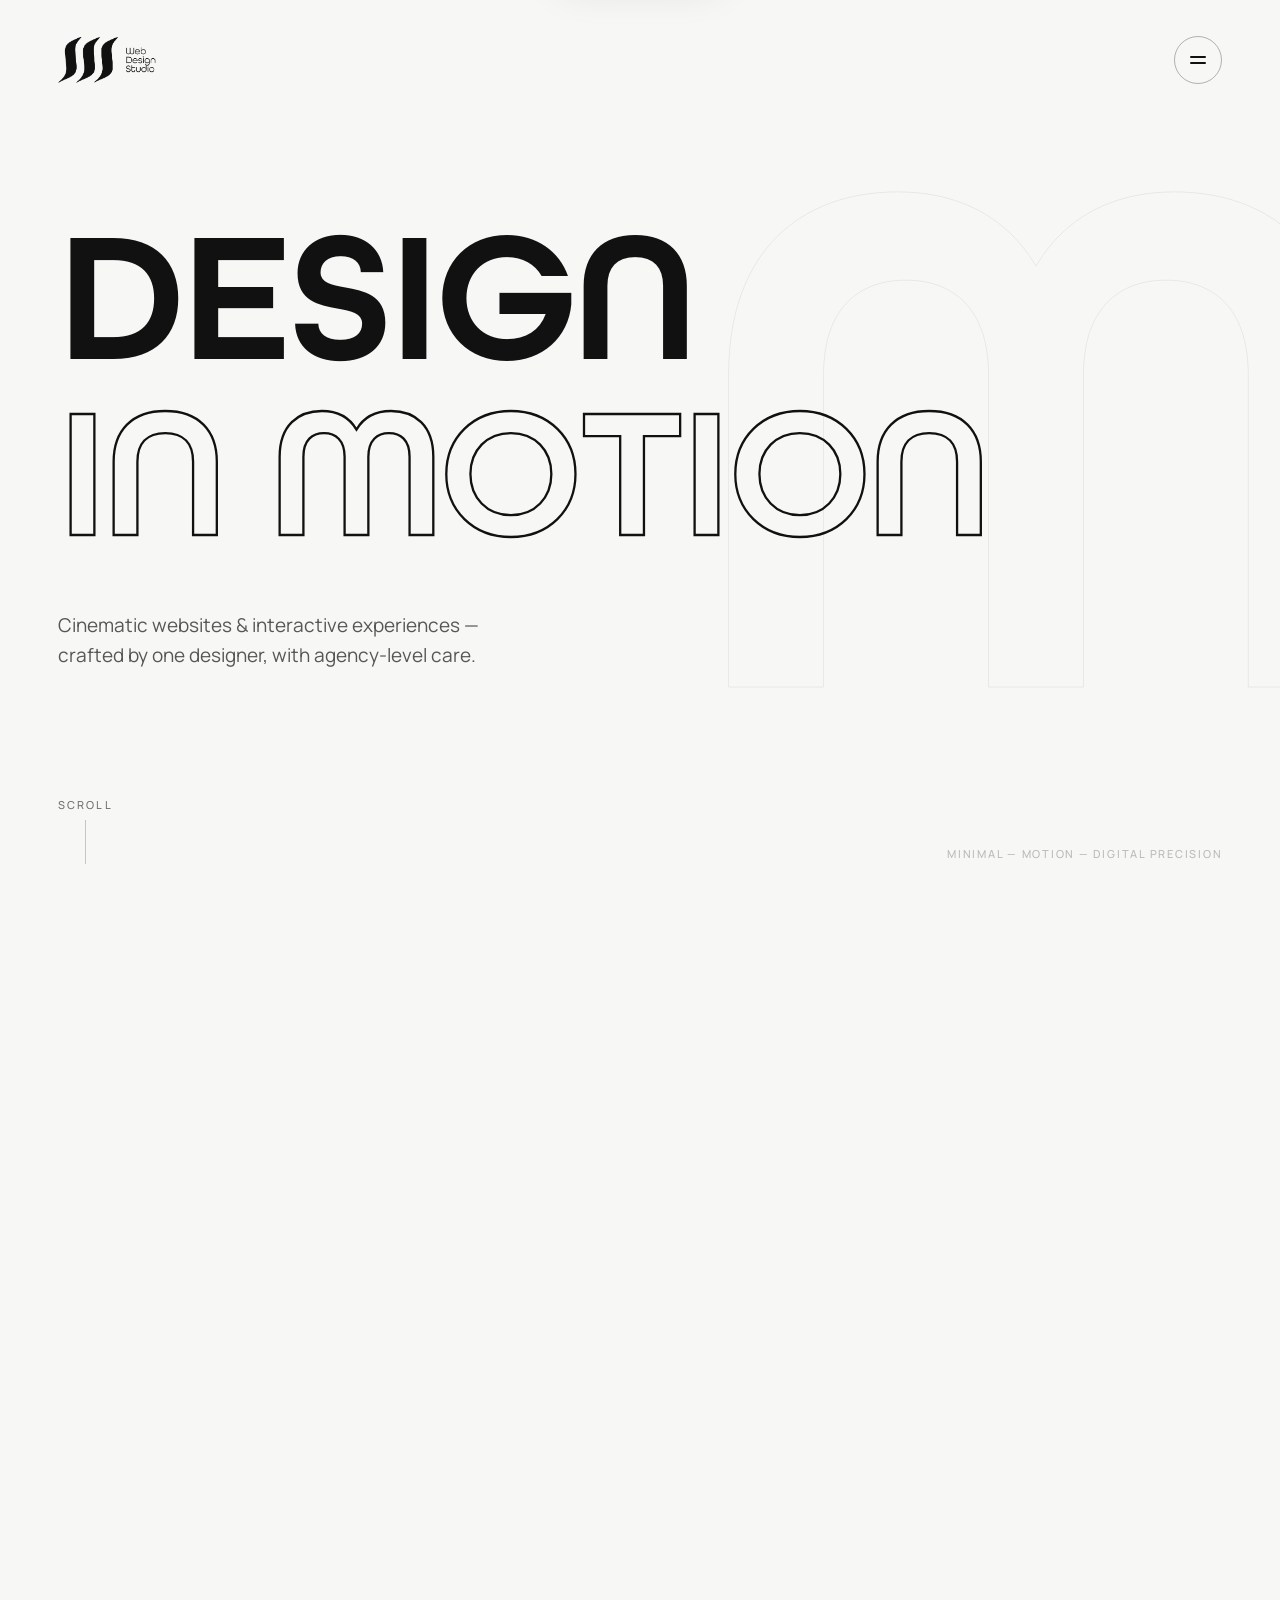
==== commit 6b2acc41: "Publish local portfolio site updates Co-authored-by: Copilot <223556219+Copilot@users.noreply.github" ====
--- a/index.html
+++ b/index.html
@@ -77,14 +77,15 @@
   <div class="menu" aria-hidden="true">
     <nav class="menu__nav" aria-label="Main navigation">
       <a class="menu__link" href="#top"><span class="menu__index">01</span><span class="menu__word">Home</span></a>
-      <a class="menu__link" href="#work"><span class="menu__index">02</span><span
+      <a class="menu__link" href="#projects"><span class="menu__index">02</span><span
           class="menu__word">Portfolio</span></a>
       <a class="menu__link" href="#studio"><span class="menu__index">03</span><span class="menu__word">Studio</span></a>
-      <a class="menu__link" href="#contact"><span class="menu__index">04</span><span
+      <a class="menu__link" href="#cv"><span class="menu__index">04</span><span class="menu__word">CV</span></a>
+      <a class="menu__link" href="#contact"><span class="menu__index">05</span><span
           class="menu__word">Contact</span></a>
     </nav>
     <div class="menu__foot">
-      <a class="menu__mail" href="mailto:Mstudio_web@gmail.com">Mstudio_web@gmail.com</a>
+      <a class="menu__mail" href="mailto:webstudiodesign.m@gmail.com">webstudiodesign.m@gmail.com</a>
       <p class="menu__loc">Italy — working worldwide</p>
     </div>
   </div>
@@ -189,6 +190,64 @@
               <button class="reel__sound" aria-label="Attiva l'audio" aria-pressed="false">
                 <span class="reel__sound-dot"></span>Sound
               </button>
+            </div>
+          </div>
+
+          <div class="projects" id="projects">
+            <div class="projects__head">
+              <div>
+                <p class="projects__eyebrow">Portfolio — Selected projects</p>
+                <h2 class="projects__title">Selected <span>projects</span></h2>
+              </div>
+              <div class="projects__controls">
+                <span class="projects__count" aria-live="polite"><b data-project-current>01</b> / 03</span>
+                <button class="projects__control projects__prev" type="button" aria-label="Previous project"
+                  aria-controls="projects-track">
+                  <span aria-hidden="true">←</span>
+                </button>
+                <button class="projects__control projects__next" type="button" aria-label="Next project"
+                  aria-controls="projects-track">
+                  <span aria-hidden="true">→</span>
+                </button>
+              </div>
+            </div>
+
+            <div class="projects__track" id="projects-track" role="region" aria-label="Selected projects" tabindex="0">
+              <article class="project-card">
+                <a class="project-card__cover" href="paway.html" aria-label="Apri la presentazione PAWAY">
+                  <span class="project-card__cover-art" aria-hidden="true">PAWAY</span>
+                  <span class="project-card__cover-label">01 — Project / Presentation</span>
+                  <span class="project-card__cover-title">PAWAY <span aria-hidden="true">↗</span></span>
+                </a>
+              </article>
+              <article class="project-card project-card--roma">
+                <a class="project-card__cover project-card__cover--roma" href="roma.html"
+                  aria-label="Open Roma città eterna, second place in IGPDecaux Graphic Award 2026">
+                  <span class="project-card__cover-art" aria-hidden="true">ROMA</span>
+                  <span class="project-card__cover-label">Seconda classificata · IGPDecaux Graphic Award 2026</span>
+                  <h3 class="project-card__cover-title">Roma città eterna <span>2026</span></h3>
+                </a>
+              </article>
+              <article class="project-card project-card--video">
+                <button class="project-card__cover project-card__cover--video" id="vodka-project-open" type="button"
+                  aria-haspopup="dialog" aria-controls="vodka-video-preview"
+                  aria-label="Riproduci il video di Absolut Vodka Festival">
+                  <img class="project-card__video-poster" src="assets/vodka-festival/poster.jpg" alt=""
+                    aria-hidden="true" loading="lazy" />
+                  <span class="project-card__cover-label">03 — Project film</span>
+                  <span class="project-card__cover-art" aria-hidden="true">VODKA</span>
+                  <span class="project-card__cover-title">Absolut Vodka Festival <span aria-hidden="true">▶</span></span>
+                </button>
+              </article>
+            </div>
+
+            <div class="projects__pagination" role="group" aria-label="Choose a project">
+              <button class="projects__dot" type="button" aria-label="Go to project 01" aria-current="true"
+                data-project-dot></button>
+              <button class="projects__dot" type="button" aria-label="Go to project 02" aria-current="false"
+                data-project-dot></button>
+              <button class="projects__dot" type="button" aria-label="Go to project 03" aria-current="false"
+                data-project-dot></button>
             </div>
           </div>
         </section>
@@ -236,14 +295,38 @@
         </section>
 
         <!-- ══════════════════════════════════════
-         04 · CONTACT (dark, interactive)
+         04 · CV
+    ═══════════════════════════════════════ -->
+        <section class="cv" id="cv" data-section>
+          <header class="section-head">
+            <span class="section-head__num">04</span>
+            <span class="section-head__rule" data-rule></span>
+            <span class="section-head__name">Curriculum</span>
+          </header>
+
+          <div class="cv__body">
+            <p class="cv__eyebrow">Maria Maturi — Profile &amp; experience</p>
+            <h2 class="cv__title">A little more<br /><span>about my work.</span></h2>
+            <div class="cv__bottom">
+              <p class="cv__text">Discover my background, skills and selected experience in my CV.</p>
+              <a class="cv__download magnetic" href="assets/cv-maria-maturi.pdf" download data-cursor="link">
+                <span>Download CV <small>PDF</small></span>
+                <span class="cv__arrow" aria-hidden="true">↓</span>
+              </a>
+            </div>
+          </div>
+          <span class="cv__watermark" aria-hidden="true">CV</span>
+        </section>
+
+        <!-- ══════════════════════════════════════
+         05 · CONTACT (dark, interactive)
     ═══════════════════════════════════════ -->
         <section class="cta" id="contact" data-section>
           <!-- parallax electric halo behind the headline -->
           <div class="cta__glow" data-speed="0.55" aria-hidden="true"></div>
 
           <header class="section-head section-head--dark">
-            <span class="section-head__num">04</span>
+            <span class="section-head__num">05</span>
             <span class="section-head__rule" data-rule></span>
             <span class="section-head__name">Contact</span>
           </header>
@@ -258,10 +341,10 @@
             </h2>
 
             <div class="cta__panel">
-              <a class="cta__mail magnetic" href="mailto:Mstudio_web@gmail.com" data-cursor="link">
+              <a class="cta__mail magnetic" href="mailto:webstudiodesign.m@gmail.com" data-cursor="link">
                 <span class="cta__mail-top">Start a project</span>
                 <span class="cta__mail-addr">
-                  <span class="cta__mail-text">Mstudio_web@gmail.com</span>
+                  <span class="cta__mail-text">webstudiodesign.m@gmail.com</span>
                   <span class="cta__mail-arrow" aria-hidden="true">→</span>
                 </span>
               </a>
@@ -277,7 +360,7 @@
             <img src="assets/logo.png" alt="" width="333" height="155" />
           </div>
 
-          <a class="footer__lead" href="mailto:Mstudio_web@gmail.com" data-fill data-cursor="link">
+          <a class="footer__lead" href="mailto:webstudiodesign.m@gmail.com" data-fill data-cursor="link">
             <span class="footer__lead-line">Let’s talk</span>
           </a>
 
@@ -293,9 +376,10 @@
             <nav class="footer__col" aria-label="Sitemap">
               <span class="footer__label">Sitemap</span>
               <a class="footer__link u-line" href="#top">Home</a>
-              <a class="footer__link u-line" href="#work">Portfolio</a>
+              <a class="footer__link u-line" href="#projects">Portfolio</a>
               <a class="footer__link u-line" href="#studio">Studio</a>
               <a class="footer__link u-line" href="#process">Process</a>
+              <a class="footer__link u-line" href="#cv">CV</a>
               <a class="footer__link u-line" href="#contact">Contact</a>
             </nav>
 
@@ -304,12 +388,12 @@
               <a class="footer__link u-line" href="#" rel="noopener">Instagram</a>
               <a class="footer__link u-line" href="#" rel="noopener">LinkedIn</a>
               <a class="footer__link u-line" href="#" rel="noopener">Behance</a>
-              <a class="footer__link u-line" href="mailto:Mstudio_web@gmail.com">Email</a>
+              <a class="footer__link u-line" href="mailto:webstudiodesign.m@gmail.com">Email</a>
             </nav>
 
             <div class="footer__col footer__col--say">
               <span class="footer__label">Say hello</span>
-              <a class="footer__mail u-line" href="mailto:Mstudio_web@gmail.com">Mstudio_web@gmail.com</a>
+              <a class="footer__mail u-line" href="mailto:webstudiodesign.m@gmail.com" aria-label="Send an email to webstudiodesign.m@gmail.com" data-cursor="link">webstudiodesign.m@gmail.com</a>
               <button class="footer__top magnetic" type="button" data-top>
                 <span>Back to top</span>
                 <span class="footer__top-arrow" aria-hidden="true">↑</span>
@@ -326,6 +410,41 @@
       </main>
     </div><!-- /smooth-content -->
   </div><!-- /smooth-wrapper -->
+
+  <dialog class="cv-preview" id="cv-preview" aria-labelledby="cv-preview-title">
+    <header class="cv-preview__head">
+      <div>
+        <p class="cv-preview__eyebrow">Maria Maturi — Curriculum vitae</p>
+        <h2 class="cv-preview__title" id="cv-preview-title">CV <span>/</span> PDF</h2>
+      </div>
+      <div class="cv-preview__actions">
+        <a class="cv-preview__download" href="assets/cv-maria-maturi.pdf" download data-cursor="link">
+          Download PDF <span aria-hidden="true">↓</span>
+        </a>
+        <button class="cv-preview__close" type="button" aria-label="Close preview">×</button>
+      </div>
+    </header>
+    <div class="cv-preview__frame">
+      <img src="assets/cv-maria-maturi-preview.png" alt="CV of Maria Maturi — full-page preview" />
+    </div>
+  </dialog>
+
+  <dialog class="cv-preview project-video-preview" id="vodka-video-preview"
+    aria-labelledby="vodka-video-title">
+    <header class="cv-preview__head">
+      <div>
+        <p class="cv-preview__eyebrow">Project film</p>
+        <h2 class="cv-preview__title" id="vodka-video-title">Absolut Vodka Festival <span>/</span> Video</h2>
+      </div>
+      <button class="cv-preview__close project-video-preview__close" type="button" aria-label="Chiudi video">×</button>
+    </header>
+    <p class="project-video-preview__status" role="status" aria-live="polite"></p>
+    <div class="cv-preview__frame">
+      <video controls playsinline preload="none" aria-label="Video del progetto Absolut Vodka Festival">
+        <source src="assets/vodka-festival/vodka-festival.mp4" type="video/mp4" />
+      </video>
+    </div>
+  </dialog>
 
   <!-- GSAP core + plugins (local, no CDN) -->
   <script src="vendor/gsap.min.js"></script>
--- a/css/style.css
+++ b/css/style.css
@@ -508,6 +508,145 @@
 }
 .reel__sound.is-on .reel__sound-dot { background: var(--blue); transform: scale(1.35); }
 
+/* ── Featured project ────────────────────────────────────── */
+.projects { padding: clamp(76px, 12vh, 144px) 0 clamp(88px, 14vh, 168px); }
+.projects__head {
+  display: flex; justify-content: space-between; align-items: flex-end; gap: 24px;
+  padding: 0 var(--pad); margin-bottom: clamp(28px, 5vh, 56px);
+}
+.projects__eyebrow {
+  margin-bottom: 14px; color: var(--blue);
+  font: 500 11px/1 var(--font-text); letter-spacing: .18em; text-transform: uppercase;
+}
+.projects__title {
+  font: 600 clamp(38px, 7vw, 100px)/.95 var(--font-display);
+  letter-spacing: -.035em; text-transform: uppercase;
+}
+.projects__title span { color: var(--blue); }
+.projects__controls { display: flex; align-items: center; gap: 10px; }
+.projects__count {
+  margin-right: 12px; color: rgba(17, 17, 17, .45);
+  font: 500 11px/1 var(--font-text); letter-spacing: .14em;
+}
+.projects__count b { color: var(--blue); font: 600 16px/1 var(--font-display); }
+.projects__control {
+  width: 46px; height: 46px; display: grid; place-items: center;
+  border: 1px solid rgba(17, 17, 17, .25); border-radius: 50%;
+  font: 400 20px/1 var(--font-text);
+  transition: color .3s, border-color .3s, background-color .3s, opacity .3s;
+}
+.projects__control:hover:not(:disabled) {
+  color: #F7F7F5; border-color: var(--blue); background: var(--blue);
+}
+.projects__control:disabled { opacity: .3; cursor: default; }
+.projects__track {
+  display: flex; gap: clamp(24px, 4vw, 48px);
+  padding: 0 max(var(--pad), calc(50% - 340px)) 14px max(var(--pad), calc(50% - 360px));
+  overflow-x: auto; overscroll-behavior-x: contain;
+  scroll-snap-type: x mandatory; scroll-behavior: smooth; scrollbar-width: none;
+}
+.projects__track::-webkit-scrollbar { display: none; }
+.project-card {
+  position: relative; flex: 0 0 min(720px, calc(100vw - var(--pad) - var(--pad)));
+  aspect-ratio: 16 / 9; overflow: hidden; scroll-snap-align: center;
+  border-radius: 45px;
+}
+.project-card--roma { flex-basis: min(680px, calc(100vw - var(--pad) - var(--pad))); }
+.project-card__cover {
+  position: relative; width: 100%; height: 100%; overflow: hidden;
+  display: flex; flex-direction: column; justify-content: flex-end; align-items: flex-start;
+  padding: clamp(56px, 6vw, 80px); border: 0; border-radius: inherit;
+  background: var(--ink); color: #F7F7F5; text-align: left; isolation: isolate;
+}
+.project-card__cover::after {
+  content: ''; position: absolute; z-index: -1; top: -55%; right: -9%;
+  width: 68%; aspect-ratio: 1; border: 1px solid rgba(247, 247, 245, .16);
+  border-radius: 50%; box-shadow: 0 0 0 34px rgba(247, 247, 245, .025), 0 0 0 68px rgba(247, 247, 245, .02);
+  transition: transform .8s var(--ease-out);
+}
+.project-card__cover:hover::after { transform: scale(1.08); }
+.project-card__cover-art {
+  position: absolute; z-index: -1; top: clamp(56px, 6vw, 80px); right: clamp(56px, 6vw, 80px);
+  color: transparent; -webkit-text-stroke: 1px rgba(247, 247, 245, .2);
+  font: 600 clamp(54px, 9vw, 122px)/.9 var(--font-display); letter-spacing: -.08em;
+  transition: transform .8s var(--ease-out), -webkit-text-stroke-color .4s;
+}
+.project-card__cover:hover .project-card__cover-art {
+  transform: translateX(-8px); -webkit-text-stroke-color: rgba(91, 124, 255, .6);
+}
+.project-card__cover-label {
+  margin-bottom: 10px; color: var(--blue-bright);
+  font: 500 10px/1 var(--font-text); letter-spacing: .16em; text-transform: uppercase;
+}
+.project-card__cover-title {
+  display: flex; width: 100%; justify-content: space-between; align-items: center; margin: 0;
+  font: 600 clamp(24px, 3vw, 40px)/1 var(--font-display); text-transform: uppercase;
+}
+.project-card__cover-title span { color: var(--blue-bright); font: 400 24px/1 var(--font-text); }
+.project-card__cover--roma { background: #E8E2D9; color: var(--ink); }
+.project-card__cover--roma::after {
+  border-color: rgba(17, 17, 17, .2);
+  box-shadow: 0 0 0 34px rgba(17, 17, 17, .025), 0 0 0 68px rgba(17, 17, 17, .02);
+}
+.project-card__cover--roma .project-card__cover-art { -webkit-text-stroke-color: rgba(17, 17, 17, .2); }
+.project-card__cover--roma .project-card__cover-label { color: var(--blue); }
+.project-card__cover--roma .project-card__cover-title span {
+  color: var(--blue); font: 500 10px/1 var(--font-text); letter-spacing: .14em;
+}
+.project-card__cover:focus-visible { outline: 2px solid var(--blue-bright); outline-offset: -4px; }
+.project-card__cover--video {
+  padding: clamp(28px, 5vw, 64px);
+  font: inherit;
+  cursor: pointer;
+}
+.project-card__cover--video::before {
+  content: '';
+  position: absolute;
+  z-index: -1;
+  inset: 0;
+  background:
+    linear-gradient(90deg, rgba(17, 17, 17, .45), rgba(17, 17, 17, .08) 68%, rgba(17, 17, 17, .35)),
+    linear-gradient(0deg, rgba(17, 17, 17, .82), transparent 58%);
+}
+.project-card__video-poster {
+  position: absolute;
+  z-index: -2;
+  inset: 0;
+  width: 100%;
+  height: 100%;
+  object-fit: cover;
+  object-position: center 46%;
+  transition: transform .8s var(--ease-out);
+}
+.project-card__cover--video:hover .project-card__video-poster { transform: scale(1.04); }
+.project-card__cover--video .project-card__cover-title { gap: 20px; }
+.project-card__cover--video .project-card__cover-title span {
+  display: grid;
+  flex: 0 0 52px;
+  width: 52px;
+  height: 52px;
+  place-items: center;
+  padding-left: 3px;
+  border: 1px solid var(--blue-bright);
+  border-radius: 50%;
+  font-size: 15px;
+  transition: color .3s, background-color .3s, transform .3s;
+}
+.project-card__cover--video:hover .project-card__cover-title span {
+  background: var(--blue-bright);
+  color: var(--ink);
+  transform: scale(1.06);
+}
+.projects__pagination {
+  display: flex; align-items: center; gap: 8px;
+  padding: 0 var(--pad); margin-top: clamp(18px, 3vh, 30px);
+}
+.projects__dot {
+  width: 24px; height: 3px; background: rgba(17, 17, 17, .2);
+  transition: width .4s var(--ease-out), background-color .3s;
+}
+.projects__dot[aria-current="true"] { width: 48px; background: var(--blue); }
+
 /* ════════════════════════════════════════════════════════════
    03 · APPROACH / SERVICES
 ════════════════════════════════════════════════════════════ */
@@ -571,7 +710,116 @@
 .service:hover .service__index b { color: var(--blue-bright); }
 
 /* ════════════════════════════════════════════════════════════
-   04 · CONTACT (dark, interactive)
+   04 · CV
+════════════════════════════════════════════════════════════ */
+.cv {
+  position: relative; min-height: 78svh; overflow: clip;
+  display: flex; flex-direction: column; justify-content: center;
+  padding: clamp(100px, 16vh, 180px) 0;
+}
+.cv__body {
+  position: relative; z-index: 1;
+  padding: 0 var(--pad);
+}
+.cv__eyebrow {
+  margin-bottom: clamp(24px, 4vh, 42px);
+  font: 500 clamp(11px, 1.2vw, 13px)/1 var(--font-text);
+  letter-spacing: .18em; text-transform: uppercase; color: var(--blue);
+}
+.cv__title {
+  font: 600 clamp(48px, 10vw, 150px)/.98 var(--font-display);
+  letter-spacing: -.035em; text-transform: uppercase;
+}
+.cv__title span { color: var(--blue); }
+.cv__bottom {
+  display: flex; justify-content: space-between; align-items: flex-end;
+  gap: 32px; margin-top: clamp(36px, 7vh, 76px);
+}
+.cv__text {
+  max-width: 34ch; font-size: clamp(14px, 1.3vw, 17px);
+  line-height: 1.6; color: rgba(17, 17, 17, .62);
+}
+.cv__download {
+  display: flex; align-items: center; justify-content: space-between; gap: clamp(36px, 7vw, 100px);
+  min-width: min(100%, 300px); padding: 20px 0;
+  border-top: 1px solid rgba(17, 17, 17, .25);
+  border-bottom: 1px solid rgba(17, 17, 17, .25);
+  font: 600 clamp(16px, 1.8vw, 22px)/1 var(--font-display);
+  transition: color .3s, border-color .3s;
+}
+.cv__download small {
+  margin-left: 8px; font: 500 10px/1 var(--font-text);
+  letter-spacing: .14em; color: rgba(17, 17, 17, .5);
+}
+.cv__arrow {
+  color: var(--blue); font: 400 26px/1 var(--font-text);
+  transition: transform .45s var(--ease-out);
+}
+.cv__download:hover { color: var(--blue); border-color: var(--blue); }
+.cv__download:hover .cv__arrow { transform: translateY(5px); }
+.cv__watermark {
+  position: absolute; right: -2vw; bottom: -19vw;
+  color: transparent; -webkit-text-stroke: 1px rgba(17, 17, 17, .045);
+  font: 600 48vw/.8 var(--font-display); letter-spacing: -.06em;
+  pointer-events: none;
+}
+.cv-preview {
+  width: min(1100px, calc(100% - 32px)); height: min(90dvh, 900px);
+  max-width: none; max-height: none; margin: auto; padding: clamp(18px, 2.5vw, 32px);
+  border: 1px solid rgba(247, 247, 245, .16);
+  background: var(--ink); color: #F7F7F5; overflow: hidden;
+}
+.cv-preview[open] { display: flex; flex-direction: column; gap: 20px; }
+.cv-preview::backdrop { background: rgba(17, 17, 17, .78); backdrop-filter: blur(8px); }
+.cv-preview__head {
+  display: flex; justify-content: space-between; align-items: center; gap: 24px;
+}
+.cv-preview__eyebrow {
+  margin-bottom: 8px; color: rgba(247, 247, 245, .55);
+  font: 500 10px/1 var(--font-text); letter-spacing: .16em; text-transform: uppercase;
+}
+.cv-preview__title {
+  font: 600 clamp(20px, 2.5vw, 30px)/1 var(--font-display);
+  letter-spacing: -.02em; text-transform: uppercase;
+}
+.cv-preview__title span { color: var(--blue-bright); }
+.cv-preview__actions { display: flex; align-items: center; gap: 20px; }
+.cv-preview__download {
+  display: flex; align-items: center; gap: 12px;
+  color: #F7F7F5; font: 500 11px/1 var(--font-text);
+  letter-spacing: .1em; text-transform: uppercase; transition: color .3s;
+}
+.cv-preview__download:hover { color: var(--blue-bright); }
+.cv-preview__download span { color: var(--blue-bright); font-size: 18px; }
+.cv-preview__close {
+  width: 42px; height: 42px; border: 1px solid rgba(247, 247, 245, .3);
+  border-radius: 50%; color: #F7F7F5; font-size: 26px; line-height: 1;
+  transition: color .3s, border-color .3s, transform .4s var(--ease-out);
+}
+.cv-preview__close:hover {
+  color: var(--blue-bright); border-color: var(--blue-bright); transform: rotate(90deg);
+}
+.cv-preview__frame {
+  flex: 1; min-height: 0; overflow: auto;
+  display: flex; justify-content: center; align-items: flex-start;
+  background: var(--bg);
+}
+.cv-preview__frame img { display: block; width: 100%; height: auto; }
+.project-video-preview .cv-preview__frame { background: var(--ink); }
+.project-video-preview .cv-preview__frame video {
+  display: block;
+  width: 100%;
+  height: 100%;
+  object-fit: contain;
+}
+.project-video-preview__status {
+  min-height: 1.2em;
+  color: rgba(247, 247, 245, .7);
+  font: 400 12px/1.2 var(--font-text);
+}
+
+/* ════════════════════════════════════════════════════════════
+   05 · CONTACT (dark, interactive)
 ════════════════════════════════════════════════════════════ */
 .cta {
   position: relative;
@@ -734,18 +982,31 @@
     padding: 8px 14px;
   }
   .reel__bigtitle { font-size: 26vw; }
+  .projects__head { align-items: flex-end; }
+  .projects__controls { gap: 7px; }
+  .projects__count { margin-right: 3px; }
+  .projects__control { width: 40px; height: 40px; }
   .service {
     grid-template-columns: 1fr;
     grid-template-areas: 'index' 'name' 'desc';
     align-items: start;
   }
   .service__desc { justify-self: start; max-width: none; }
+  .cv__bottom { flex-direction: column; align-items: flex-start; }
+  .cv__download { width: 100%; }
   .cta__panel { flex-direction: column; align-items: flex-start; }
   .footer__grid { grid-template-columns: 1fr 1fr; gap: 32px 24px; }
   .footer__col--brand { grid-column: 1 / -1; }
 }
 @media (max-width: 560px) {
   .footer__grid { grid-template-columns: 1fr; }
+  .cv-preview { width: 100%; height: 100dvh; padding: 16px; border: 0; }
+  .cv-preview[open] { gap: 16px; }
+  .cv-preview__head { align-items: flex-start; }
+  .cv-preview__actions { gap: 12px; }
+  .cv-preview__download { font-size: 9px; }
+  .cv-preview__close { flex: 0 0 38px; width: 38px; height: 38px; }
+  .projects__head { align-items: flex-start; flex-direction: column; }
 }
 
 /* ════════════════════════════════════════════════════════════
@@ -761,5 +1022,6 @@
   /* outline headlines filled so they stay legible without hover */
   .cta__title, .footer__lead { color: #F7F7F5; -webkit-text-stroke-width: 0; }
   .cta__pulse { animation: none; }
+  .projects__track { scroll-behavior: auto; }
   *, *::before, *::after { transition-duration: .01ms !important; animation-duration: .01ms !important; }
 }
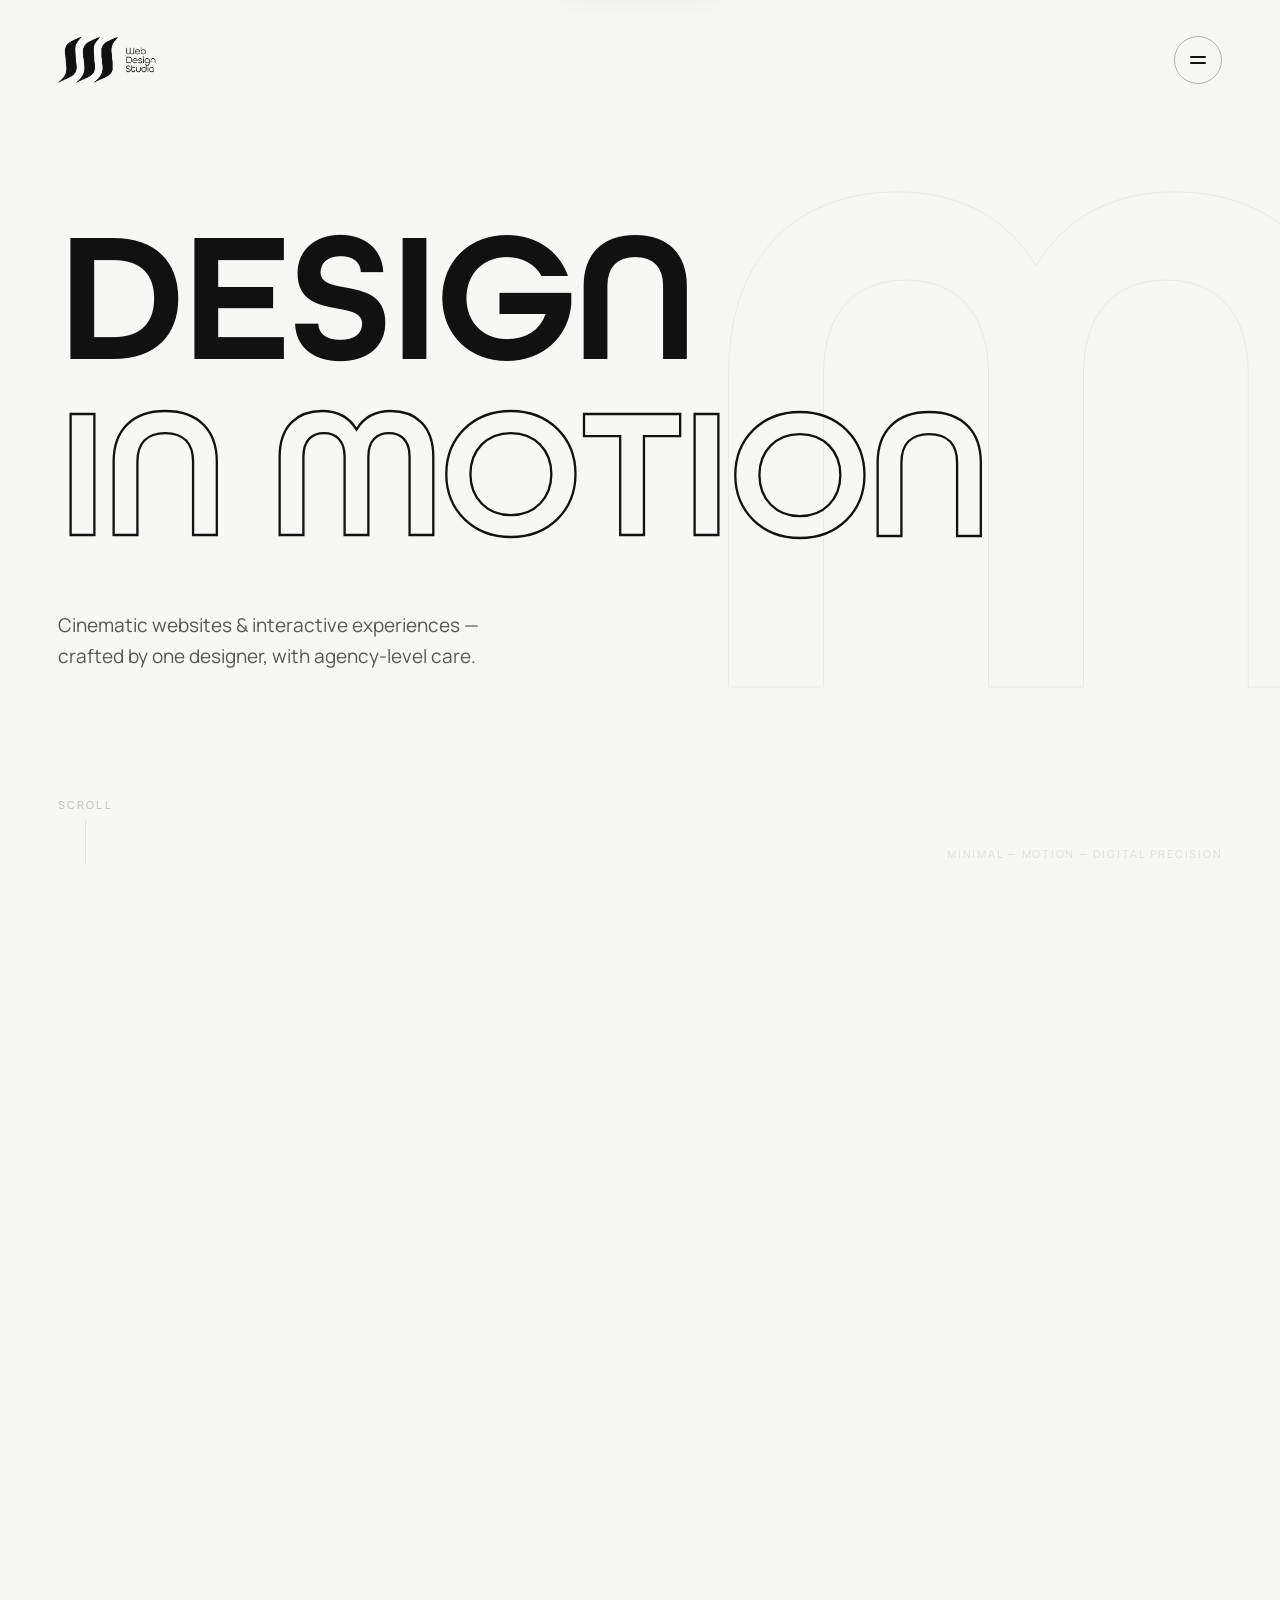
==== commit 4fdabdde: "Bust cached portfolio stylesheets Co-authored-by: Copilot <223556219+Copilot@users.noreply.github.co" ====
--- a/index.html
+++ b/index.html
@@ -12,7 +12,7 @@
   <!-- Fonts: AllRound Gothic (if installed locally) → Poppins (bundled) → system-ui -->
   <link rel="preload" href="assets/fonts/poppins-latin-600-normal.woff2" as="font" type="font/woff2" crossorigin />
   <link rel="preload" href="assets/fonts/manrope-latin-400-normal.woff2" as="font" type="font/woff2" crossorigin />
-  <link rel="stylesheet" href="css/style.css" />
+  <link rel="stylesheet" href="css/style.css?v=20261120-01" />
   <noscript>
     <style>
       .loader,
